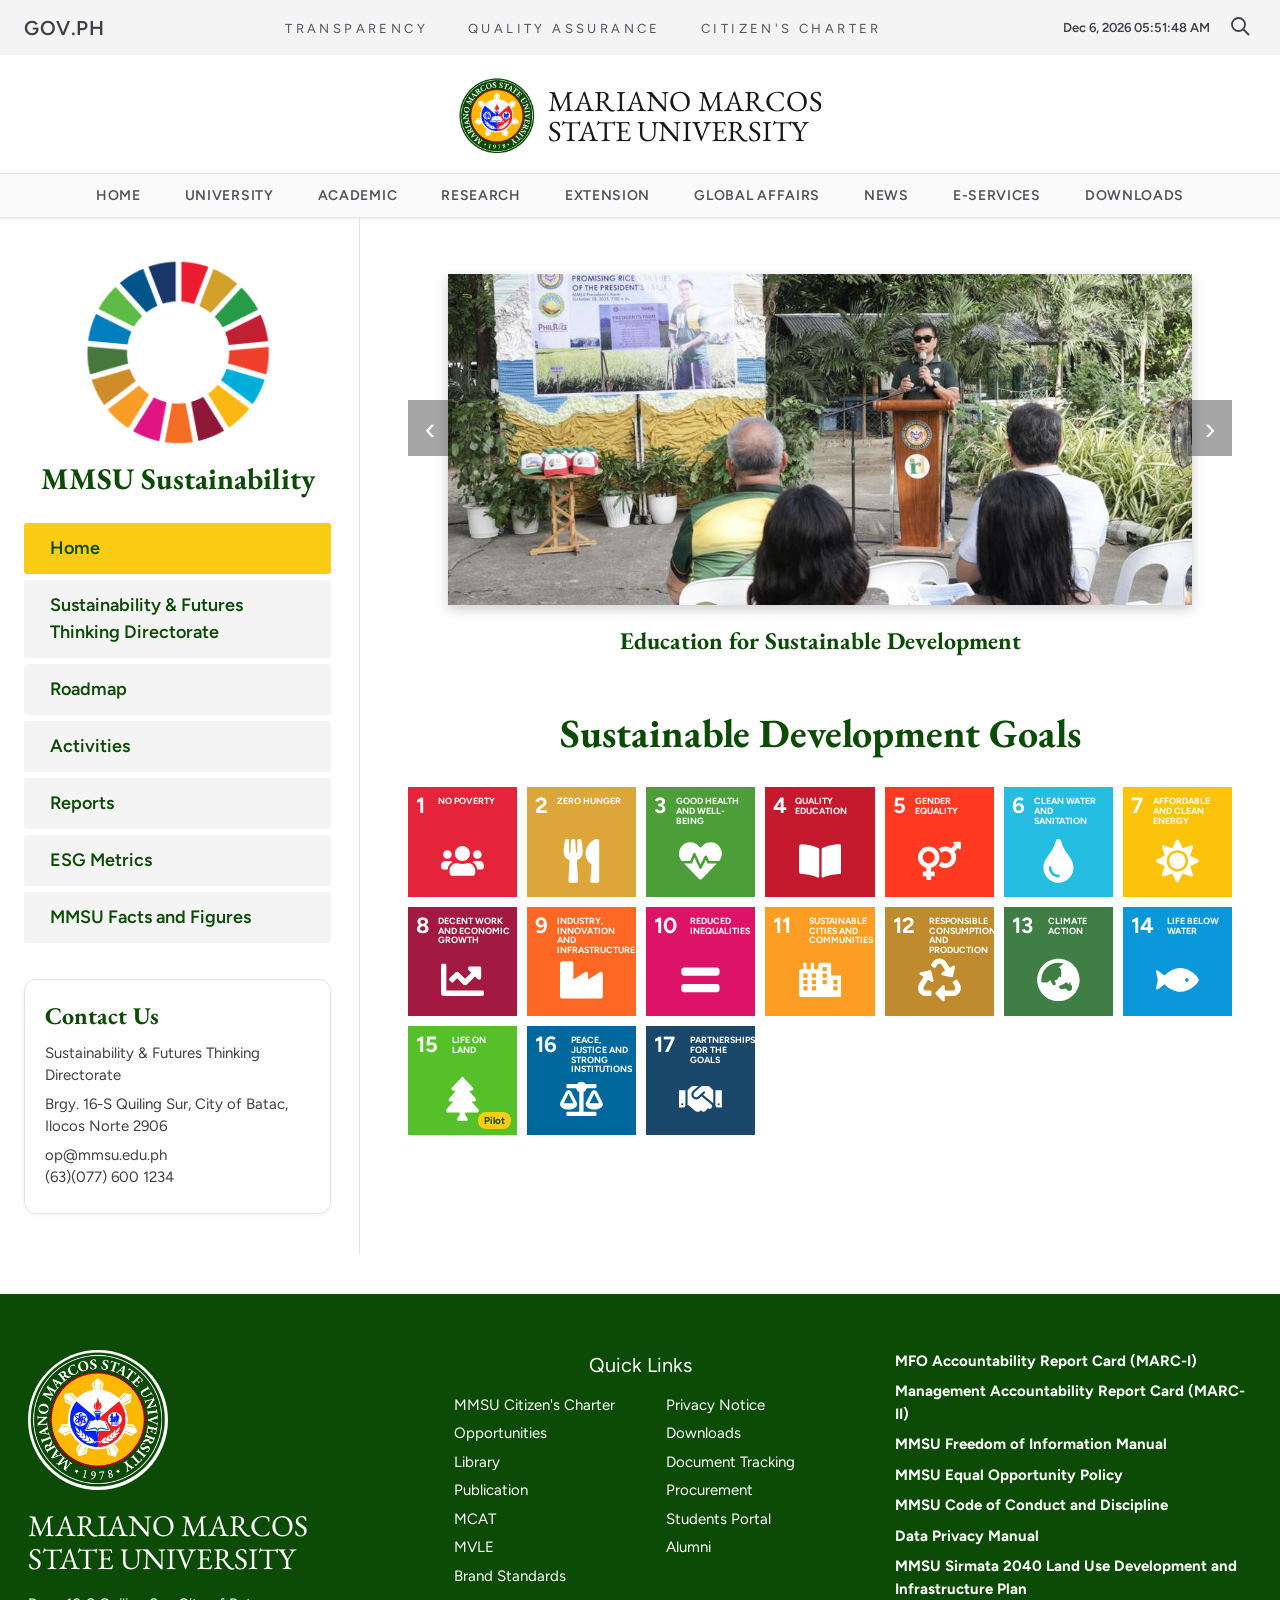
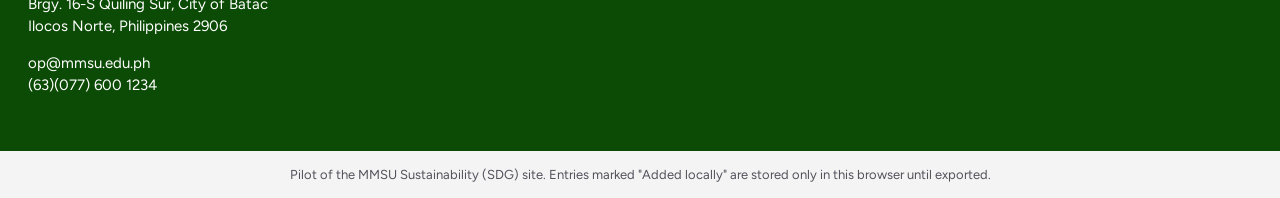
==== submission/sdg15/website/index.html @ 8b650875 "Add SDG 15 pilot site following the MMSU sustainability design Home with SDG tiles, SDG 15 page list" ====
<!doctype html>
<html lang="en">
<head>
<meta charset="utf-8">
<meta name="viewport" content="width=device-width, initial-scale=1">
<title>MMSU Sustainability</title>
<meta name="description" content="Pilot of the MMSU Sustainability (SDG) site: SDG 15 Life on Land, indicator 15.1.">
<link rel="icon" href="[data-uri]">
<link rel="preconnect" href="https://fonts.googleapis.com">
<link rel="preconnect" href="https://fonts.gstatic.com" crossorigin>
<link href="https://fonts.googleapis.com/css2?family=EB+Garamond:wght@400;600;700&family=Figtree:wght@400;500;600;700&display=swap" rel="stylesheet">
<style>
/* MMSU Sustainability (SDG) site, pilot. Tokens taken from mmsu.edu.ph:
   Figtree for text, Garamond for headings, dark green #0C4B05, active yellow #FACC15,
   zinc neutrals for the top bar, sidebar buttons and body text. */
:root {
  --green: #0C4B05;
  --yellow: #FACC15;
  --sdg15: #56C02B;
  --sdg15-title: #3FF500;
  --z50: #FAFAFA; --z100: #F4F4F5; --z200: #E4E4E7; --z300: #D4D4D8;
  --z500: #71717A; --z600: #52525B; --z700: #3F3F46; --z900: #18181B;
  --sans: Figtree, ui-sans-serif, system-ui, sans-serif;
  --serif: "AGaramondPro-Regular", "EB Garamond", Garamond, "Times New Roman", serif;
}
* { box-sizing: border-box; }
html { scroll-behavior: smooth; }
body { margin: 0; font-family: var(--sans); color: #000; background: #fff; line-height: 1.5; }
a { color: inherit; }
img { max-width: 100%; }
.skip { position: absolute; left: -999px; top: 0; background: var(--yellow); color: var(--green); padding: 8px 14px; z-index: 50; }
.skip:focus { left: 8px; top: 8px; }
:focus-visible { outline: 3px solid var(--green); outline-offset: 2px; }

/* top bar */
.govbar { background: var(--z100); }
.govbar .in { display: flex; align-items: center; justify-content: space-between; gap: 16px; max-width: 1500px; margin: 0 auto; padding: 10px 24px; }
.govbar .gov { font-weight: 600; font-size: 20px; color: var(--z700); text-decoration: none; letter-spacing: .5px; }
.govbar ul { display: flex; gap: 40px; list-style: none; margin: 0; padding: 0; }
.govbar ul a { font-size: 13px; letter-spacing: 3.4px; text-transform: uppercase; color: var(--z600); text-decoration: none; }
.govbar ul a:hover { color: var(--green); }
.govbar .clock { font-size: 13px; font-weight: 600; color: var(--z700); white-space: nowrap; }
.govbar .search { background: none; border: 0; padding: 4px; color: var(--z700); cursor: pointer; }

/* identity + nav */
.ident { display: flex; justify-content: center; padding: 22px 16px 18px; }
.ident a { display: flex; align-items: center; gap: 12px; text-decoration: none; color: var(--z900); }
.ident img { width: 78px; height: 78px; }
.ident h1 { margin: 0; font-family: var(--serif); font-weight: 400; font-size: 29px; line-height: 1.05; text-transform: uppercase; letter-spacing: .2px; }
.mainnav { border-top: 1px solid var(--z200); border-bottom: 1px solid var(--z200); background: rgba(250,250,250,.9); box-shadow: 0 1px 3px rgba(0,0,0,.08); }
.mainnav ul { display: flex; flex-wrap: wrap; justify-content: center; list-style: none; margin: 0; padding: 0; }
.mainnav a { display: block; padding: 11px 22px; font-size: 14px; font-weight: 600; letter-spacing: .7px; text-transform: uppercase; color: var(--z600); text-decoration: none; }
.mainnav a:hover { background: var(--z100); color: var(--green); }

/* layout */
.shell { display: grid; grid-template-columns: 360px minmax(0, 1fr); max-width: 1500px; margin: 0 auto; min-height: 70vh; }
.side { padding: 40px 28px 40px 24px; border-right: 1px solid var(--z200); }
.side .brand { display: flex; flex-direction: column; align-items: center; text-align: center; margin-bottom: 26px; }
.side .brand img { width: 190px; height: 190px; object-fit: contain; }
.side .brand h2 { font-family: var(--serif); font-weight: 700; font-size: 30px; color: var(--green); margin: 14px 0 0; line-height: 1.15; }
.side ul { list-style: none; margin: 0; padding: 0; }
.side li + li { margin-top: 6px; }
.side a { display: block; background: var(--z100); color: var(--green); font-weight: 600; font-size: 18px; padding: 12px 26px; text-decoration: none; border-radius: 3px; }
.side a:hover { background: var(--z200); }
.side a[aria-current="page"] { background: var(--yellow); }
.contact { margin-top: 36px; border: 1px solid var(--z200); border-radius: 12px; padding: 18px 20px; box-shadow: 0 1px 4px rgba(0,0,0,.06); }
.contact h3 { margin: 0 0 8px; font-family: var(--serif); font-size: 24px; color: var(--green); }
.contact p { margin: 0 0 6px; font-size: 15px; color: var(--z700); }
.main { padding: 40px 48px 64px; min-width: 0; }
.main.with-toc { display: grid; grid-template-columns: minmax(0, 1fr) 230px; gap: 40px; }
.toc { position: sticky; top: 16px; align-self: start; font-size: 14px; }
.toc h2 { font-size: 12px; letter-spacing: 1px; text-transform: uppercase; color: var(--z700); margin: 0 0 10px; font-weight: 600; }
.toc ul { list-style: none; margin: 0; padding: 0; }
.toc li { margin-bottom: 8px; }
.toc a { text-decoration: none; color: var(--z600); display: block; overflow: hidden; text-overflow: ellipsis; white-space: nowrap; }
.toc a::before { content: "› "; }
.toc a:hover { color: var(--green); }

/* home */
.carousel { position: relative; max-width: 1010px; margin: 0 auto; }
.slide { display: none; }
.slide.on { display: block; }
.slide img { width: 100%; aspect-ratio: 1010 / 450; object-fit: cover; display: block; box-shadow: 0 4px 12px rgba(0,0,0,.2); }
.slide figcaption { text-align: center; font-family: var(--serif); font-weight: 700; font-size: 24px; color: var(--green); margin-top: 18px; }
.carousel button { position: absolute; top: 40%; transform: translateY(-50%); background: rgba(0,0,0,.35); border: 0; color: #fff; width: 44px; height: 56px; font-size: 32px; cursor: pointer; }
.carousel .prev { left: 0; } .carousel .next { right: 0; }
.carousel button:hover { background: rgba(0,0,0,.55); }
.goals-title { font-family: var(--serif); font-weight: 700; font-size: 40px; color: var(--green); text-align: center; margin: 44px 0 24px; }
.goals { display: grid; grid-template-columns: repeat(7, minmax(0, 1fr)); gap: 10px; max-width: 880px; margin: 0 auto; }
.goal { aspect-ratio: 1; padding: 8px 8px 6px; color: #fff; text-decoration: none; display: flex; flex-direction: column; justify-content: space-between; position: relative; overflow: hidden; }
.goal .n { font-weight: 700; font-size: 22px; line-height: 1; }
.goal .l { font-size: 9px; font-weight: 700; line-height: 1.1; text-transform: uppercase; position: absolute; left: 30px; top: 9px; right: 6px; }
.goal .l.two { left: 44px; }
.goal svg { width: 46%; height: 46%; align-self: center; margin-bottom: 8px; }
.goal:hover, .goal:focus-visible { filter: brightness(1.08); transform: translateY(-2px); }
.goal.live::after { content: "Pilot"; position: absolute; right: 6px; bottom: 6px; background: var(--yellow); color: var(--green); font-size: 10px; font-weight: 700; padding: 1px 6px; border-radius: 8px; }
.goal.last-row { grid-column: auto; }

/* SDG page */
.sdghead { display: flex; flex-wrap: wrap; gap: 28px; margin-bottom: 32px; }
.sdghead img { width: 224px; height: 224px; object-fit: cover; }
.sdghead h2 { margin: 0 0 14px; font-size: 32px; font-weight: 700; color: var(--sdg15-title); text-shadow: 0 0 1px rgba(0,0,0,.25); }
.sdghead h3 { margin: 0 0 8px; font-size: 18px; color: var(--z900); }
.sdghead p { margin: 0; font-style: italic; color: var(--z600); font-size: 18px; max-width: 640px; }
.section { padding: 26px 0 30px; border-top: 1px solid var(--z200); }
.section:first-of-type { border-top: 0; }
.section h2.sec { margin: 0 0 14px; font-size: 18px; font-weight: 500; text-transform: uppercase; letter-spacing: .6px; color: var(--z700); }
.ind { list-style: none; margin: 0; padding: 0; }
.ind li { display: flex; align-items: baseline; gap: 12px; padding: 7px 0; }
.ind .code { font-weight: 700; color: var(--green); min-width: 52px; font-size: 16px; }
.ind a { color: var(--z600); font-weight: 600; font-size: 18px; text-decoration: none; }
.ind a:hover { color: var(--green); text-decoration: underline; }
.pill { font-size: 12px; font-weight: 700; padding: 2px 10px; border-radius: 999px; white-space: nowrap; }
.pill.have { background: var(--sdg15); color: #0a2a05; }
.pill.none { background: var(--z100); color: var(--z600); border: 1px solid var(--z200); }

/* indicator page */
.crumbs { font-size: 14px; color: var(--z600); margin-bottom: 18px; }
.crumbs a { color: var(--green); font-weight: 600; text-decoration: none; }
.crumbs a:hover { text-decoration: underline; }
.indhead h2 { margin: 0 0 6px; font-size: 30px; color: var(--green); font-family: var(--serif); font-weight: 700; }
.indhead .code { display: inline-block; background: var(--sdg15); color: #0a2a05; font-weight: 700; padding: 2px 12px; border-radius: 999px; font-size: 15px; margin-right: 10px; vertical-align: middle; }
.indhead p { color: var(--z600); font-style: italic; font-size: 18px; margin: 10px 0 0; max-width: 780px; }
.infobox { background: var(--z50); border: 1px solid var(--z200); border-radius: 8px; padding: 14px 18px; margin: 22px 0 0; color: var(--z700); font-size: 15px; max-width: 780px; }
.infobox b { color: var(--green); }
.tools { display: flex; flex-wrap: wrap; align-items: center; gap: 12px; margin: 30px 0 8px; }
.tools input[type=search] { font: inherit; padding: 9px 14px; border: 1px solid var(--z300); border-radius: 6px; min-width: 240px; }
.chips { display: flex; flex-wrap: wrap; gap: 8px; }
.chip { font: inherit; font-size: 14px; font-weight: 600; padding: 6px 14px; border-radius: 999px; border: 1px solid var(--z300); background: #fff; color: var(--z700); cursor: pointer; }
.chip[aria-pressed="true"] { background: var(--green); color: #fff; border-color: var(--green); }
.btn { font: inherit; font-weight: 700; font-size: 15px; padding: 9px 18px; border-radius: 6px; border: 1px solid var(--green); background: var(--green); color: #fff; cursor: pointer; }
.btn.alt { background: #fff; color: var(--green); }
.btn:hover { filter: brightness(1.15); }
.count { color: var(--z600); font-size: 14px; margin: 6px 0 4px; }
.yearhead { margin: 28px 0 10px; font-size: 18px; font-weight: 500; text-transform: uppercase; letter-spacing: .6px; color: var(--z700); border-bottom: 1px solid var(--z200); padding-bottom: 6px; }
.entry { display: grid; grid-template-columns: 92px minmax(0, 1fr); gap: 18px; border: 1px solid var(--z200); border-radius: 8px; padding: 16px 18px; margin-bottom: 12px; background: #fff; }
.entry:hover { box-shadow: 0 2px 8px rgba(0,0,0,.08); }
.entry .yr { font-weight: 700; color: var(--green); font-size: 15px; }
.entry .yr small { display: block; font-weight: 600; color: var(--z500); font-size: 12px; margin-top: 4px; }
.entry h3 { margin: 0 0 4px; font-size: 18px; line-height: 1.3; }
.entry h3 a { color: var(--green); text-decoration: none; }
.entry h3 a:hover { text-decoration: underline; }
.entry .meta { color: var(--z600); font-size: 14px; margin-bottom: 8px; }
.entry p { margin: 0 0 10px; color: var(--z700); font-size: 15px; }
.tags { display: flex; flex-wrap: wrap; gap: 8px; align-items: center; font-size: 13px; }
.tag { padding: 2px 10px; border-radius: 999px; background: var(--z100); border: 1px solid var(--z200); color: var(--z700); font-weight: 600; }
.tag.ok { background: #e9f9e1; border-color: #bfe8ab; color: #1a5a0b; }
.tag.warn { background: #fff7d6; border-color: #f2dd8a; color: #6b4e00; }
.tag.local { background: var(--yellow); border-color: var(--yellow); color: var(--green); }
.entry .src { font-size: 14px; }
.entry .src a { color: var(--green); font-weight: 600; }
.entry .rm { margin-left: auto; font: inherit; font-size: 13px; background: none; border: 0; color: #a11; cursor: pointer; text-decoration: underline; }
.empty { border: 1px dashed var(--z300); border-radius: 8px; padding: 28px; text-align: center; color: var(--z600); background: var(--z50); }

/* modal */
dialog { border: 0; border-radius: 12px; padding: 0; width: min(620px, 94vw); box-shadow: 0 10px 40px rgba(0,0,0,.3); }
dialog::backdrop { background: rgba(0,0,0,.45); }
dialog form { padding: 24px 26px 22px; }
dialog h2 { margin: 0 0 4px; font-family: var(--serif); font-size: 28px; color: var(--green); }
dialog .hint { margin: 0 0 16px; color: var(--z600); font-size: 14px; }
dialog label { display: block; font-weight: 600; font-size: 14px; color: var(--z700); margin: 12px 0 4px; }
dialog input, dialog select, dialog textarea { width: 100%; font: inherit; padding: 9px 12px; border: 1px solid var(--z300); border-radius: 6px; }
dialog textarea { min-height: 90px; resize: vertical; }
dialog .row { display: grid; grid-template-columns: 1fr 1fr; gap: 12px; }
dialog .actions { display: flex; justify-content: flex-end; gap: 10px; margin-top: 20px; }
.toast { position: fixed; bottom: 22px; left: 50%; transform: translateX(-50%); background: var(--green); color: #fff; padding: 10px 20px; border-radius: 8px; font-weight: 600; z-index: 60; }

/* footer */
.foot { background: var(--green); color: #fff; margin-top: 40px; }
.foot .in { max-width: 1300px; margin: 0 auto; padding: 56px 28px 40px; display: grid; grid-template-columns: 1fr 1.2fr 1fr; gap: 40px; }
.foot .id img { width: 140px; height: 140px; border-radius: 50%; }
.foot .id h2 { font-family: var(--serif); font-weight: 400; text-transform: uppercase; font-size: 30px; line-height: 1.1; margin: 12px 0 18px; }
.foot p { margin: 0 0 14px; font-size: 15px; }
.foot h3 { text-align: center; font-weight: 400; font-size: 20px; margin: 0 0 14px; }
.foot .cols { display: grid; grid-template-columns: 1fr 1fr; gap: 6px 24px; padding-left: 28px; }
.foot a { color: #fff; text-decoration: none; font-size: 15px; }
.foot a:hover { text-decoration: underline; }
.foot .legal a { display: block; font-weight: 700; margin-bottom: 8px; }
.foot .bar { background: var(--z100); color: var(--z600); font-size: 13px; padding: 14px 28px; text-align: center; }

/* responsive */
@media (max-width: 1100px) {
  .shell { grid-template-columns: 1fr; }
  .side { border-right: 0; border-bottom: 1px solid var(--z200); padding: 24px 20px; }
  .side ul { display: flex; flex-wrap: wrap; gap: 6px; }
  .side li + li { margin-top: 0; }
  .side a { padding: 9px 16px; font-size: 16px; }
  .side .brand img { width: 120px; height: 120px; }
  .contact { display: none; }
  .main { padding: 28px 20px 48px; }
  .main.with-toc { grid-template-columns: 1fr; }
  .toc { display: none; }
  .foot .in { grid-template-columns: 1fr; }
  .goals { grid-template-columns: repeat(4, minmax(0, 1fr)); }
}
@media (max-width: 700px) {
  .govbar ul { display: none; }
  .govbar .clock { display: none; }
  .mainnav ul { justify-content: flex-start; overflow-x: auto; flex-wrap: nowrap; }
  .mainnav a { padding: 10px 14px; white-space: nowrap; }
  .goals { grid-template-columns: repeat(3, minmax(0, 1fr)); }
  .entry { grid-template-columns: 1fr; gap: 6px; }
  .sdghead img { width: 150px; height: 150px; }
  .goals-title { font-size: 32px; }
  .ident h1 { font-size: 21px; }
  .ident img { width: 56px; height: 56px; }
}
@media (prefers-reduced-motion: reduce) { html { scroll-behavior: auto; } .goal { transition: none; } }
@media print { .govbar, .mainnav, .side, .toc, .tools, .foot, .btn { display: none; } .shell { display: block; } }

</style>
</head>
<body>
<div id="app"></div>
<noscript><p style="padding:24px;font-family:sans-serif">This site needs JavaScript to show the SDG pages.</p></noscript>
<script>window.SDG_DATA={"sdg":{"number":15,"name":"Life on Land","color":"#56C02B","titleColor":"#3FF500","commitment":"Take an active role in protecting and promoting sustainable use of terrestrial ecosystems, responsible land use, and biodiversity conservation."},"metrics":[{"code":"15.1","heading":"Research on land ecosystems","group":"RESEARCH ON LAND ECOSYSTEMS","indicators":[{"code":"15.1","title":"Research on land ecosystems","question":"Scholarly research on terrestrial ecosystems, forests, biodiversity, soils and land degradation.","note":"THE takes the research metrics for SDG 15 from Scopus bibliometric data. Institutions do not upload documents for this metric, so the entries below are MMSU's research record on land ecosystems, kept for the team and for checking author affiliations. They are not submitted to THE."}],"short":"Research"},{"code":"15.2","heading":"Supporting land ecosystems through education","group":"PROJECTS AND ACTIVITIES: SUPPORTING LAND ECOSYSTEMS THROUGH EDUCATION","indicators":[{"code":"15.2.1","title":"Events about sustainable use of land","question":"Support or organise events aimed to promote conservation and sustainable utilisation of the land, including forests and wild land."},{"code":"15.2.2","title":"Sustainably farmed food on campus (policy)","question":"Have a policy that food on campus is sustainably farmed."},{"code":"15.2.3","title":"Maintain and extend current ecosystems' biodiversity","question":"Work directly to maintain and extend existing ecosystems and their biodiversity, of both plants and animals, especially ecosystems under threat."},{"code":"15.2.4","title":"Educational programmes on ecosystems","question":"Offer educational programmes on ecosystems (looking at wild flora and fauna) for local or national communities."},{"code":"15.2.5","title":"Sustainable management of land for agriculture (educational outreach)","question":"Offer educational programme/outreach for local or national communities on sustainable management of land for agriculture."},{"code":"15.2.6","title":"Sustainable management of land for tourism (educational outreach)","question":"Offer educational programme/outreach for local or national communities on sustainable management of land for tourism."}],"short":"Education"},{"code":"15.3","heading":"Supporting land ecosystems through action","group":"SUPPORTING LAND ECOSYSTEMS THROUGH ACTION","indicators":[{"code":"15.3.1","title":"Sustainable use, conservation and restoration of land (policy)","question":"Have a policy to ensure the conservation, restoration and sustainable use of terrestrial ecosystems associated with the university, in particular forests, mountains and drylands."},{"code":"15.3.2","title":"Monitoring IUCN and other conservation species (policy)","question":"Have a policy to ensure that IUCN Red List species and national conservation list species with habitats in areas affected by university operations are identified, monitored and protected."},{"code":"15.3.3","title":"Local biodiversity included in planning and development","question":"Include local biodiversity into any planning and development process (e.g. construction of new buildings)."},{"code":"15.3.4","title":"Alien species impact reduction (policy)","question":"Have a policy to reduce the impact of alien species on campus."},{"code":"15.3.5","title":"Collaboration for shared land ecosystems","question":"Collaborate with the local community to maintain shared land ecosystems."}],"short":"Action"},{"code":"15.4","heading":"Land-sensitive waste disposal","group":"LAND SENSITIVE WASTE DISPOSAL","indicators":[{"code":"15.4.1","title":"Water discharge guidelines and standards","question":"Have water quality standards and guidelines for water discharges (to uphold water quality in order to protect ecosystems, wildlife, and human health and welfare)."},{"code":"15.4.2","title":"Policy on plastic waste reduction","question":"Have a policy on reducing plastic waste on campus."},{"code":"15.4.3","title":"Policy on hazardous waste disposal","question":"Have a policy, process or practice on waste disposal covering hazardous materials."}],"short":"Waste disposal"}],"entries":{"15.1":[{"id":"e01","years":"2025","sortYear":2025,"type":"Award","title":"From wild foods to policy innovation: MMSU's indigenous food plants program as a model for sustainable and inclusive agriculture","people":"Menisa A. Antonio, Ma. Concepcion Birginias, Josefa Pugat, Maingeline Vivit, Ruby Rose Tamayo","summary":"Best Paper, sustainable and smart agri-aquaculture and climate resilience category, 2025 SUC-ACAP Biennial Conference and General Assembly (27 to 29 August 2025, Tagbilaran City, Bohol). The paper covers conservation of wild food plants through in situ, ex situ and circa situ approaches and the adoption of the program by the Regional Development Council of Region 1.","sourceLabel":"MMSU Research Directorate, 29 August 2025","sourceUrl":"https://research.mmsu.edu.ph/news/details/mmsu-research-on-indigenous-food-plants-wins-best-paper-at-suc-acap-2025-conference","status":"Verified on the source page","note":"Conference paper; Scopus indexing not checked."},{"id":"e02","years":"2024 to 2026","sortYear":2026,"type":"Research project","title":"Nature-based Solutions (NbS) for Sustainable Mangrove Management and Resilient Coastal Communities Through Innovative Green Engineering Approach","people":"Dr. Arlene L. Gonzales (Project Leader), with DENR-PENRO Ilocos Norte, the Provincial Government and the LGUs of Badoc and Currimao","summary":"DOST-PCAARRD-funded project (1 May 2024 to 30 April 2026) in Badoc and Currimao, Ilocos Norte. It addresses the poor hydrological conditions that keep young mangrove propagules from surviving, using technology-assisted plantations and bamboo-engineered structures.","sourceLabel":"DOST-PCAARRD, 7 August 2024","sourceUrl":"https://www.pcaarrd.dost.gov.ph/index.php/quick-information-dispatch-qid-articles/dost-pcaarrd-mmsu-launch-nature-based-solutions-project-on-mangrove-management-in-ilocos-norte","status":"Verified on the source page","note":"Coastal ecosystem; the team may weigh it under SDG 14 as well."},{"id":"e03","years":"2025","sortYear":2025,"type":"Research project","title":"Enhancing the productivity of rice-based cropping systems through soil health management (Project SLaM 2023/146)","people":"Dr. Janet Villamor (MMSU project lead), with Griffith University, ACIAR and DOST-PCAARRD","summary":"MMSU joined a five-year program to develop soil knowledge and capacity for more productive and sustainable cropping systems. It evaluates nutrient management and develops yield-calibrated soil health indices for rice-garlic, rice-rice and rice-onion systems in Ilocos Norte, Tarlac and Bataan.","sourceLabel":"MMSU News, 31 March and 3 July 2025","sourceUrl":"https://www.mmsu.edu.ph/news/mmsu-tapped-as-key-partner-in-enhancing-ph-cropping-systems-through-soil-health-management","status":"Verified on the source page","note":"Agricultural soil research; confirm it falls under THE's land-ecosystems keywords."},{"id":"e04","years":"2023","sortYear":2023,"type":"Study","title":"Characterization and Evaluation of Indigenous Food Plant Species","people":"Menisa A. Antonio, Bjorn S. Santos, Maria Concepcion Birginias, Jomel Agreda, Bella Gervacio","summary":"Study under the parent project \"Strengthening the Resilience of Iloco Crop Diversity Through Complementary Conservation Approach\", with related studies on ex situ conservation facilities and community foodscapes and seedbanks. Status: extended.","sourceLabel":"MMSU Research portal, record 801","sourceUrl":"https://research.mmsu.edu.ph/research/details/801","status":"Verified on the source page"},{"id":"e05","years":"2022 to 2023","sortYear":2023,"type":"Study","title":"Documentation of Dipterocarp Species in Second Growth Forest of Ilocos Norte","people":"Bonne Jovi J. Orteza","summary":"Expected outputs: a handbook of dipterocarp species in Ilocos Norte and a map of dipterocarp forest. Status: extended.","sourceLabel":"MMSU Research portal, record 691","sourceUrl":"https://research.mmsu.edu.ph/research/details/691","status":"Verified on the source page"},{"id":"e06","years":"2017 to 2021","sortYear":2021,"type":"Study","title":"Assessment and selection of suitable indigenous timber species under denuded hilly areas in Ilocos Norte","people":"Charito Samsam, Sergia Garma, Joselito Rosario, Roseller Ayson","summary":"Completed study under the parent project on species-site suitability of indigenous timber species in denuded areas, with a related performance evaluation of promising species under different management strategies on hilly denuded land.","sourceLabel":"MMSU Research portal, records 493 and 494","sourceUrl":"https://research.mmsu.edu.ph/research/details/493","status":"Verified on the source page"},{"id":"e07","years":"2019","sortYear":2019,"type":"Award","title":"Phenology of Broussonetia luzonica (Blanco) Bur.: A Promising Indigenous Vegetable","people":"Menisa A. Antonio, Evangeline S. Galacgac, Rodel T. Utrera","summary":"Best Poster, 2019 Plant Biology Forum, University of the Philippines Los Baños (29 to 30 April 2019). The study characterised alukon (himbabao) trees in four ecological zones of Ilocos Norte: morphology, reproductive characters, growth stages and flowering habit.","sourceLabel":"MMSU News","sourceUrl":"https://www.mmsu.edu.ph/news/mmsu-savants-win-in-2019-plant-bio-forum","status":"Verified on the source page","note":"Poster; Scopus indexing not checked."},{"id":"e08","years":"2012 to 2017","sortYear":2017,"type":"Research project","title":"Resource Assessment and Evaluation of Dipterocarps and Premium Indigenous Timber Species in Ilocos Norte","people":"Joselito Rosario, Charito Samsam","summary":"Completed project that located and documented superior mother trees of dipterocarps and other indigenous timber species in Ilocos Norte and evaluated their phenotypic qualities and phenology.","sourceLabel":"MMSU Research portal, record 101","sourceUrl":"https://research.mmsu.edu.ph/research/details/101","status":"Verified on the source page"},{"id":"e09","years":"2012 to 2015","sortYear":2015,"type":"Study","title":"Documentation of Dipterocarp Species in Second Growth Forest in Selected Municipalities of Ilocos Norte","people":"Charlie Batin, Roseller Ayson, Dionisio Jamias, Erle Stanley Damaso, Mary Ann Gorospe","summary":"Documentation of dipterocarp trees dominating second-growth forests in Nueva Era, Pasuquin, Vintar, Adams and Pagudpud, with diameter, species and stocking data. Status: deferred.","sourceLabel":"MMSU Research portal, record 111","sourceUrl":"https://research.mmsu.edu.ph/research/details/111","status":"Verified on the source page"},{"id":"e10","years":"2011 to 2014","sortYear":2014,"type":"Research project","title":"Resource Assessment of Existing Potential Biofuel-Source Species in Ilocos Norte","people":"Joselito Rosario, Charito Samsam, Dionisio Jamias, Sergia Garma","summary":"Completed project that built a database of energy-producing tree species in Region I through exploration, identification, abundance and phenology studies, with DENR, DA and local governments.","sourceLabel":"MMSU Research portal, record 107","sourceUrl":"https://research.mmsu.edu.ph/research/details/107","status":"Verified on the source page","note":"Related; energy-tree species rather than conservation."},{"id":"e11","years":"2011","sortYear":2011,"type":"Publication","title":"Survey and Characterization of Indigenous Food Plants in Ilocos Norte, Philippines","people":"Menisa A. Antonio, Rodel T. Utrera, Epifania O. Agustin, Dionisio L. Jamias, Araceli J. Badar, Miriam E. Pascua","summary":"SEARCA Agriculture and Development Discussion Paper No. 2011-2 (61 pages). Documented 46 indigenous food plants from 27 families in seven upland and remote municipalities, most of them wild species, and reported that MMSU maintains their germplasm as living plants and seeds.","sourceLabel":"SEARCA Discussion Papers","sourceUrl":"https://www.searca.org/pubs/discussion-papers?pid=130","status":"Verified on the source page","note":"Discussion paper; Scopus indexing not checked."},{"id":"e12","years":"2008 to 2010","sortYear":2010,"type":"Research project","title":"Survey and characterization of indigenous food plants in Ilocos Norte, Philippines","people":"Menisa Antonio, Rodel T. Utrera, Epifania O. Agustin","summary":"Completed program (1 November 2008 to 20 June 2010) that produced the 2011 SEARCA discussion paper.","sourceLabel":"MMSU Research portal, record 766","sourceUrl":"https://research.mmsu.edu.ph/research/details/766","status":"Verified on the source page"},{"id":"e13","years":"2003","sortYear":2003,"type":"News","title":"MMSU researchers identify vanishing plant species","people":"Dr. Miriam Pascua, Menisa Antonio, Dionisio Bucao and colleagues","summary":"Survey of Laoag City, Batac, Pasuquin, San Nicolas and Dingras: of 124 plants that elders perceived to be vanishing, 77 were validated as such using IUCN criteria, 45 classified as endangered and 32 as vulnerable.","sourceLabel":"The Philippine Star, 14 September 2003","sourceUrl":"https://philstar.com/business/2003/09/14/220344/mmsu-researchers-identify-vanishing-plant-species","status":"Verified on the source page","note":"The classification applied IUCN criteria locally; it is not the IUCN Red List."},{"id":"e14","years":"Ongoing","sortYear":2027,"type":"Research centre","title":"Natural Resources Conservation and Management Center (NRCMC)","people":"Center Chief: Mae Ann R. Batuyong","summary":"MMSU's research hub for the conservation of flora and fauna in the Ilocos Region. It leads R&D on plant genetic resources characterization, conservation of plants, animals and water resources, forest resource conservation and fishery resource management.","sourceLabel":"MMSU Research Directorate, centers","sourceUrl":"https://research.mmsu.edu.ph/centers/nrcmc","status":"Verified on the source page"}]}};window.SDG_ICONS={"1":"\u003csvg stroke=\"currentColor\" fill=\"currentColor\" stroke-width=\"0\" viewBox=\"0 0 640 512\" color=\"#ffffff\" aria-hidden=\"true\" focusable=\"false\" style=\"color:#ffffff\" height=\"1em\" width=\"1em\" xmlns=\"http://www.w3.org/2000/svg\">\u003cpath d=\"M96 224c35.3 0 64-28.7 64-64s-28.7-64-64-64-64 28.7-64 64 28.7 64 64 64zm448 0c35.3 0 64-28.7 64-64s-28.7-64-64-64-64 28.7-64 64 28.7 64 64 64zm32 32h-64c-17.6 0-33.5 7.1-45.1 18.6 40.3 22.1 68.9 62 75.1 109.4h66c17.7 0 32-14.3 32-32v-32c0-35.3-28.7-64-64-64zm-256 0c61.9 0 112-50.1 112-112S381.9 32 320 32 208 82.1 208 144s50.1 112 112 112zm76.8 32h-8.3c-20.8 10-43.9 16-68.5 16s-47.6-6-68.5-16h-8.3C179.6 288 128 339.6 128 403.2V432c0 26.5 21.5 48 48 48h288c26.5 0 48-21.5 48-48v-28.8c0-63.6-51.6-115.2-115.2-115.2zm-223.7-13.4C161.5 263.1 145.6 256 128 256H64c-35.3 0-64 28.7-64 64v32c0 17.7 14.3 32 32 32h65.9c6.3-47.4 34.9-87.3 75.2-109.4z\">\u003c/path>\u003c/svg>","2":"\u003csvg stroke=\"currentColor\" fill=\"currentColor\" stroke-width=\"0\" viewBox=\"0 0 416 512\" color=\"#ffffff\" aria-hidden=\"true\" focusable=\"false\" style=\"color:#ffffff\" height=\"1em\" width=\"1em\" xmlns=\"http://www.w3.org/2000/svg\">\u003cpath d=\"M207.9 15.2c.8 4.7 16.1 94.5 16.1 128.8 0 52.3-27.8 89.6-68.9 104.6L168 486.7c.7 13.7-10.2 25.3-24 25.3H80c-13.7 0-24.7-11.5-24-25.3l12.9-238.1C27.7 233.6 0 196.2 0 144 0 109.6 15.3 19.9 16.1 15.2 19.3-5.1 61.4-5.4 64 16.3v141.2c1.3 3.4 15.1 3.2 16 0 1.4-25.3 7.9-139.2 8-141.8 3.3-20.8 44.7-20.8 47.9 0 .2 2.7 6.6 116.5 8 141.8.9 3.2 14.8 3.4 16 0V16.3c2.6-21.6 44.8-21.4 48-1.1zm119.2 285.7l-15 185.1c-1.2 14 9.9 26 23.9 26h56c13.3 0 24-10.7 24-24V24c0-13.2-10.7-24-24-24-82.5 0-221.4 178.5-64.9 300.9z\">\u003c/path>\u003c/svg>","3":"\u003csvg stroke=\"currentColor\" fill=\"currentColor\" stroke-width=\"0\" viewBox=\"0 0 512 512\" color=\"#ffffff\" aria-hidden=\"true\" focusable=\"false\" style=\"color:#ffffff\" height=\"1em\" width=\"1em\" xmlns=\"http://www.w3.org/2000/svg\">\u003cpath d=\"M320.2 243.8l-49.7 99.4c-6 12.1-23.4 11.7-28.9-.6l-56.9-126.3-30 71.7H60.6l182.5 186.5c7.1 7.3 18.6 7.3 25.7 0L451.4 288H342.3l-22.1-44.2zM473.7 73.9l-2.4-2.5c-51.5-52.6-135.8-52.6-187.4 0L256 100l-27.9-28.5c-51.5-52.7-135.9-52.7-187.4 0l-2.4 2.4C-10.4 123.7-12.5 203 31 256h102.4l35.9-86.2c5.4-12.9 23.6-13.2 29.4-.4l58.2 129.3 49-97.9c5.9-11.8 22.7-11.8 28.6 0l27.6 55.2H481c43.5-53 41.4-132.3-7.3-182.1z\">\u003c/path>\u003c/svg>","4":"\u003csvg stroke=\"currentColor\" fill=\"currentColor\" stroke-width=\"0\" viewBox=\"0 0 576 512\" color=\"#ffffff\" aria-hidden=\"true\" focusable=\"false\" style=\"color:#ffffff\" height=\"1em\" width=\"1em\" xmlns=\"http://www.w3.org/2000/svg\">\u003cpath d=\"M542.22 32.05c-54.8 3.11-163.72 14.43-230.96 55.59-4.64 2.84-7.27 7.89-7.27 13.17v363.87c0 11.55 12.63 18.85 23.28 13.49 69.18-34.82 169.23-44.32 218.7-46.92 16.89-.89 30.02-14.43 30.02-30.66V62.75c.01-17.71-15.35-31.74-33.77-30.7zM264.73 87.64C197.5 46.48 88.58 35.17 33.78 32.05 15.36 31.01 0 45.04 0 62.75V400.6c0 16.24 13.13 29.78 30.02 30.66 49.49 2.6 149.59 12.11 218.77 46.95 10.62 5.35 23.21-1.94 23.21-13.46V100.63c0-5.29-2.62-10.14-7.27-12.99z\">\u003c/path>\u003c/svg>","5":"\u003csvg stroke=\"currentColor\" fill=\"currentColor\" stroke-width=\"0\" viewBox=\"0 0 576 512\" color=\"#ffffff\" aria-hidden=\"true\" focusable=\"false\" style=\"color:#ffffff\" height=\"1em\" width=\"1em\" xmlns=\"http://www.w3.org/2000/svg\">\u003cpath d=\"M564 0h-79c-10.7 0-16 12.9-8.5 20.5l16.9 16.9-48.7 48.7C422.5 72.1 396.2 64 368 64c-33.7 0-64.6 11.6-89.2 30.9 14 16.7 25 36 32.1 57.1 14.5-14.8 34.7-24 57.1-24 44.1 0 80 35.9 80 80s-35.9 80-80 80c-22.3 0-42.6-9.2-57.1-24-7.1 21.1-18 40.4-32.1 57.1 24.5 19.4 55.5 30.9 89.2 30.9 79.5 0 144-64.5 144-144 0-28.2-8.1-54.5-22.1-76.7l48.7-48.7 16.9 16.9c2.4 2.4 5.4 3.5 8.4 3.5 6.2 0 12.1-4.8 12.1-12V12c0-6.6-5.4-12-12-12zM144 64C64.5 64 0 128.5 0 208c0 68.5 47.9 125.9 112 140.4V400H76c-6.6 0-12 5.4-12 12v40c0 6.6 5.4 12 12 12h36v36c0 6.6 5.4 12 12 12h40c6.6 0 12-5.4 12-12v-36h36c6.6 0 12-5.4 12-12v-40c0-6.6-5.4-12-12-12h-36v-51.6c64.1-14.6 112-71.9 112-140.4 0-79.5-64.5-144-144-144zm0 224c-44.1 0-80-35.9-80-80s35.9-80 80-80 80 35.9 80 80-35.9 80-80 80z\">\u003c/path>\u003c/svg>","6":"\u003csvg stroke=\"currentColor\" fill=\"currentColor\" stroke-width=\"0\" viewBox=\"0 0 352 512\" color=\"#ffffff\" aria-hidden=\"true\" focusable=\"false\" style=\"color:#ffffff\" height=\"1em\" width=\"1em\" xmlns=\"http://www.w3.org/2000/svg\">\u003cpath d=\"M205.22 22.09c-7.94-28.78-49.44-30.12-58.44 0C100.01 179.85 0 222.72 0 333.91 0 432.35 78.72 512 176 512s176-79.65 176-178.09c0-111.75-99.79-153.34-146.78-311.82zM176 448c-61.75 0-112-50.25-112-112 0-8.84 7.16-16 16-16s16 7.16 16 16c0 44.11 35.89 80 80 80 8.84 0 16 7.16 16 16s-7.16 16-16 16z\">\u003c/path>\u003c/svg>","7":"\u003csvg stroke=\"currentColor\" fill=\"currentColor\" stroke-width=\"0\" viewBox=\"0 0 512 512\" color=\"#ffffff\" aria-hidden=\"true\" focusable=\"false\" style=\"color:#ffffff\" height=\"1em\" width=\"1em\" xmlns=\"http://www.w3.org/2000/svg\">\u003cpath d=\"M256 160c-52.9 0-96 43.1-96 96s43.1 96 96 96 96-43.1 96-96-43.1-96-96-96zm246.4 80.5l-94.7-47.3 33.5-100.4c4.5-13.6-8.4-26.5-21.9-21.9l-100.4 33.5-47.4-94.8c-6.4-12.8-24.6-12.8-31 0l-47.3 94.7L92.7 70.8c-13.6-4.5-26.5 8.4-21.9 21.9l33.5 100.4-94.7 47.4c-12.8 6.4-12.8 24.6 0 31l94.7 47.3-33.5 100.5c-4.5 13.6 8.4 26.5 21.9 21.9l100.4-33.5 47.3 94.7c6.4 12.8 24.6 12.8 31 0l47.3-94.7 100.4 33.5c13.6 4.5 26.5-8.4 21.9-21.9l-33.5-100.4 94.7-47.3c13-6.5 13-24.7.2-31.1zm-155.9 106c-49.9 49.9-131.1 49.9-181 0-49.9-49.9-49.9-131.1 0-181 49.9-49.9 131.1-49.9 181 0 49.9 49.9 49.9 131.1 0 181z\">\u003c/path>\u003c/svg>","8":"\u003csvg stroke=\"currentColor\" fill=\"currentColor\" stroke-width=\"0\" viewBox=\"0 0 512 512\" color=\"#ffffff\" aria-hidden=\"true\" focusable=\"false\" style=\"color:#ffffff\" height=\"1em\" width=\"1em\" xmlns=\"http://www.w3.org/2000/svg\">\u003cpath d=\"M496 384H64V80c0-8.84-7.16-16-16-16H16C7.16 64 0 71.16 0 80v336c0 17.67 14.33 32 32 32h464c8.84 0 16-7.16 16-16v-32c0-8.84-7.16-16-16-16zM464 96H345.94c-21.38 0-32.09 25.85-16.97 40.97l32.4 32.4L288 242.75l-73.37-73.37c-12.5-12.5-32.76-12.5-45.25 0l-68.69 68.69c-6.25 6.25-6.25 16.38 0 22.63l22.62 22.62c6.25 6.25 16.38 6.25 22.63 0L192 237.25l73.37 73.37c12.5 12.5 32.76 12.5 45.25 0l96-96 32.4 32.4c15.12 15.12 40.97 4.41 40.97-16.97V112c.01-8.84-7.15-16-15.99-16z\">\u003c/path>\u003c/svg>","9":"\u003csvg stroke=\"currentColor\" fill=\"currentColor\" stroke-width=\"0\" viewBox=\"0 0 512 512\" color=\"#ffffff\" aria-hidden=\"true\" focusable=\"false\" style=\"color:#ffffff\" height=\"1em\" width=\"1em\" xmlns=\"http://www.w3.org/2000/svg\">\u003cpath d=\"M475.115 163.781L336 252.309v-68.28c0-18.916-20.931-30.399-36.885-20.248L160 252.309V56c0-13.255-10.745-24-24-24H24C10.745 32 0 42.745 0 56v400c0 13.255 10.745 24 24 24h464c13.255 0 24-10.745 24-24V184.029c0-18.917-20.931-30.399-36.885-20.248z\">\u003c/path>\u003c/svg>","10":"\u003csvg stroke=\"currentColor\" fill=\"currentColor\" stroke-width=\"0\" viewBox=\"0 0 448 512\" color=\"#ffffff\" aria-hidden=\"true\" focusable=\"false\" style=\"color:#ffffff\" height=\"1em\" width=\"1em\" xmlns=\"http://www.w3.org/2000/svg\">\u003cpath d=\"M416 304H32c-17.67 0-32 14.33-32 32v32c0 17.67 14.33 32 32 32h384c17.67 0 32-14.33 32-32v-32c0-17.67-14.33-32-32-32zm0-192H32c-17.67 0-32 14.33-32 32v32c0 17.67 14.33 32 32 32h384c17.67 0 32-14.33 32-32v-32c0-17.67-14.33-32-32-32z\">\u003c/path>\u003c/svg>","11":"\u003csvg stroke=\"currentColor\" fill=\"currentColor\" stroke-width=\"0\" viewBox=\"0 0 640 512\" color=\"#ffffff\" aria-hidden=\"true\" focusable=\"false\" style=\"color:#ffffff\" height=\"1em\" width=\"1em\" xmlns=\"http://www.w3.org/2000/svg\">\u003cpath d=\"M616 192H480V24c0-13.26-10.74-24-24-24H312c-13.26 0-24 10.74-24 24v72h-64V16c0-8.84-7.16-16-16-16h-16c-8.84 0-16 7.16-16 16v80h-64V16c0-8.84-7.16-16-16-16H80c-8.84 0-16 7.16-16 16v80H24c-13.26 0-24 10.74-24 24v360c0 17.67 14.33 32 32 32h576c17.67 0 32-14.33 32-32V216c0-13.26-10.75-24-24-24zM128 404c0 6.63-5.37 12-12 12H76c-6.63 0-12-5.37-12-12v-40c0-6.63 5.37-12 12-12h40c6.63 0 12 5.37 12 12v40zm0-96c0 6.63-5.37 12-12 12H76c-6.63 0-12-5.37-12-12v-40c0-6.63 5.37-12 12-12h40c6.63 0 12 5.37 12 12v40zm0-96c0 6.63-5.37 12-12 12H76c-6.63 0-12-5.37-12-12v-40c0-6.63 5.37-12 12-12h40c6.63 0 12 5.37 12 12v40zm128 192c0 6.63-5.37 12-12 12h-40c-6.63 0-12-5.37-12-12v-40c0-6.63 5.37-12 12-12h40c6.63 0 12 5.37 12 12v40zm0-96c0 6.63-5.37 12-12 12h-40c-6.63 0-12-5.37-12-12v-40c0-6.63 5.37-12 12-12h40c6.63 0 12 5.37 12 12v40zm0-96c0 6.63-5.37 12-12 12h-40c-6.63 0-12-5.37-12-12v-40c0-6.63 5.37-12 12-12h40c6.63 0 12 5.37 12 12v40zm160 96c0 6.63-5.37 12-12 12h-40c-6.63 0-12-5.37-12-12v-40c0-6.63 5.37-12 12-12h40c6.63 0 12 5.37 12 12v40zm0-96c0 6.63-5.37 12-12 12h-40c-6.63 0-12-5.37-12-12v-40c0-6.63 5.37-12 12-12h40c6.63 0 12 5.37 12 12v40zm0-96c0 6.63-5.37 12-12 12h-40c-6.63 0-12-5.37-12-12V76c0-6.63 5.37-12 12-12h40c6.63 0 12 5.37 12 12v40zm160 288c0 6.63-5.37 12-12 12h-40c-6.63 0-12-5.37-12-12v-40c0-6.63 5.37-12 12-12h40c6.63 0 12 5.37 12 12v40zm0-96c0 6.63-5.37 12-12 12h-40c-6.63 0-12-5.37-12-12v-40c0-6.63 5.37-12 12-12h40c6.63 0 12 5.37 12 12v40z\">\u003c/path>\u003c/svg>","12":"\u003csvg stroke=\"currentColor\" fill=\"currentColor\" stroke-width=\"0\" viewBox=\"0 0 512 512\" color=\"#ffffff\" aria-hidden=\"true\" focusable=\"false\" style=\"color:#ffffff\" height=\"1em\" width=\"1em\" xmlns=\"http://www.w3.org/2000/svg\">\u003cpath d=\"M184.561 261.903c3.232 13.997-12.123 24.635-24.068 17.168l-40.736-25.455-50.867 81.402C55.606 356.273 70.96 384 96.012 384H148c6.627 0 12 5.373 12 12v40c0 6.627-5.373 12-12 12H96.115c-75.334 0-121.302-83.048-81.408-146.88l50.822-81.388-40.725-25.448c-12.081-7.547-8.966-25.961 4.879-29.158l110.237-25.45c8.611-1.988 17.201 3.381 19.189 11.99l25.452 110.237zm98.561-182.915l41.289 66.076-40.74 25.457c-12.051 7.528-9 25.953 4.879 29.158l110.237 25.45c8.672 1.999 17.215-3.438 19.189-11.99l25.45-110.237c3.197-13.844-11.99-24.719-24.068-17.168l-40.687 25.424-41.263-66.082c-37.521-60.033-125.209-60.171-162.816 0l-17.963 28.766c-3.51 5.62-1.8 13.021 3.82 16.533l33.919 21.195c5.62 3.512 13.024 1.803 16.536-3.817l17.961-28.743c12.712-20.341 41.973-19.676 54.257-.022zM497.288 301.12l-27.515-44.065c-3.511-5.623-10.916-7.334-16.538-3.821l-33.861 21.159c-5.62 3.512-7.33 10.915-3.818 16.536l27.564 44.112c13.257 21.211-2.057 48.96-27.136 48.96H320V336.02c0-14.213-17.242-21.383-27.313-11.313l-80 79.981c-6.249 6.248-6.249 16.379 0 22.627l80 79.989C302.689 517.308 320 510.3 320 495.989V448h95.88c75.274 0 121.335-82.997 81.408-146.88z\">\u003c/path>\u003c/svg>","13":"\u003csvg stroke=\"currentColor\" fill=\"currentColor\" stroke-width=\"0\" viewBox=\"0 0 496 512\" color=\"#ffffff\" aria-hidden=\"true\" focusable=\"false\" style=\"color:#ffffff\" height=\"1em\" width=\"1em\" xmlns=\"http://www.w3.org/2000/svg\">\u003cpath d=\"M248 8C111.03 8 0 119.03 0 256s111.03 248 248 248 248-111.03 248-248S384.97 8 248 8zm-11.34 240.23c-2.89 4.82-8.1 7.77-13.72 7.77h-.31c-4.24 0-8.31 1.69-11.31 4.69l-5.66 5.66c-3.12 3.12-3.12 8.19 0 11.31l5.66 5.66c3 3 4.69 7.07 4.69 11.31V304c0 8.84-7.16 16-16 16h-6.11c-6.06 0-11.6-3.42-14.31-8.85l-22.62-45.23c-2.44-4.88-8.95-5.94-12.81-2.08l-19.47 19.46c-3 3-7.07 4.69-11.31 4.69H50.81C49.12 277.55 48 266.92 48 256c0-110.28 89.72-200 200-200 21.51 0 42.2 3.51 61.63 9.82l-50.16 38.53c-5.11 3.41-4.63 11.06.86 13.81l10.83 5.41c5.42 2.71 8.84 8.25 8.84 14.31V216c0 4.42-3.58 8-8 8h-3.06c-3.03 0-5.8-1.71-7.15-4.42-1.56-3.12-5.96-3.29-7.76-.3l-17.37 28.95zM408 358.43c0 4.24-1.69 8.31-4.69 11.31l-9.57 9.57c-3 3-7.07 4.69-11.31 4.69h-15.16c-4.24 0-8.31-1.69-11.31-4.69l-13.01-13.01a26.767 26.767 0 0 0-25.42-7.04l-21.27 5.32c-1.27.32-2.57.48-3.88.48h-10.34c-4.24 0-8.31-1.69-11.31-4.69l-11.91-11.91a8.008 8.008 0 0 1-2.34-5.66v-10.2c0-3.27 1.99-6.21 5.03-7.43l39.34-15.74c1.98-.79 3.86-1.82 5.59-3.05l23.71-16.89a7.978 7.978 0 0 1 4.64-1.48h12.09c3.23 0 6.15 1.94 7.39 4.93l5.35 12.85a4 4 0 0 0 3.69 2.46h3.8c1.78 0 3.35-1.18 3.84-2.88l4.2-14.47c.5-1.71 2.06-2.88 3.84-2.88h6.06c2.21 0 4 1.79 4 4v12.93c0 2.12.84 4.16 2.34 5.66l11.91 11.91c3 3 4.69 7.07 4.69 11.31v24.6z\">\u003c/path>\u003c/svg>","14":"\u003csvg stroke=\"currentColor\" fill=\"currentColor\" stroke-width=\"0\" viewBox=\"0 0 576 512\" color=\"#ffffff\" aria-hidden=\"true\" focusable=\"false\" style=\"color:#ffffff\" height=\"1em\" width=\"1em\" xmlns=\"http://www.w3.org/2000/svg\">\u003cpath d=\"M327.1 96c-89.97 0-168.54 54.77-212.27 101.63L27.5 131.58c-12.13-9.18-30.24.6-27.14 14.66L24.54 256 .35 365.77c-3.1 14.06 15.01 23.83 27.14 14.66l87.33-66.05C158.55 361.23 237.13 416 327.1 416 464.56 416 576 288 576 256S464.56 96 327.1 96zm87.43 184c-13.25 0-24-10.75-24-24 0-13.26 10.75-24 24-24 13.26 0 24 10.74 24 24 0 13.25-10.75 24-24 24z\">\u003c/path>\u003c/svg>","15":"\u003csvg stroke=\"currentColor\" fill=\"currentColor\" stroke-width=\"0\" viewBox=\"0 0 384 512\" color=\"#ffffff\" aria-hidden=\"true\" focusable=\"false\" style=\"color:#ffffff\" height=\"1em\" width=\"1em\" xmlns=\"http://www.w3.org/2000/svg\">\u003cpath d=\"M378.31 378.49L298.42 288h30.63c9.01 0 16.98-5 20.78-13.06 3.8-8.04 2.55-17.26-3.28-24.05L268.42 160h28.89c9.1 0 17.3-5.35 20.86-13.61 3.52-8.13 1.86-17.59-4.24-24.08L203.66 4.83c-6.03-6.45-17.28-6.45-23.32 0L70.06 122.31c-6.1 6.49-7.75 15.95-4.24 24.08C69.38 154.65 77.59 160 86.69 160h28.89l-78.14 90.91c-5.81 6.78-7.06 15.99-3.27 24.04C37.97 283 45.93 288 54.95 288h30.63L5.69 378.49c-6 6.79-7.36 16.09-3.56 24.26 3.75 8.05 12 13.25 21.01 13.25H160v24.45l-30.29 48.4c-5.32 10.64 2.42 23.16 14.31 23.16h95.96c11.89 0 19.63-12.52 14.31-23.16L224 440.45V416h136.86c9.01 0 17.26-5.2 21.01-13.25 3.8-8.17 2.44-17.47-3.56-24.26z\">\u003c/path>\u003c/svg>","16":"\u003csvg stroke=\"currentColor\" fill=\"currentColor\" stroke-width=\"0\" viewBox=\"0 0 640 512\" color=\"#ffffff\" aria-hidden=\"true\" focusable=\"false\" style=\"color:#ffffff\" height=\"1em\" width=\"1em\" xmlns=\"http://www.w3.org/2000/svg\">\u003cpath d=\"M256 336h-.02c0-16.18 1.34-8.73-85.05-181.51-17.65-35.29-68.19-35.36-85.87 0C-2.06 328.75.02 320.33.02 336H0c0 44.18 57.31 80 128 80s128-35.82 128-80zM128 176l72 144H56l72-144zm511.98 160c0-16.18 1.34-8.73-85.05-181.51-17.65-35.29-68.19-35.36-85.87 0-87.12 174.26-85.04 165.84-85.04 181.51H384c0 44.18 57.31 80 128 80s128-35.82 128-80h-.02zM440 320l72-144 72 144H440zm88 128H352V153.25c23.51-10.29 41.16-31.48 46.39-57.25H528c8.84 0 16-7.16 16-16V48c0-8.84-7.16-16-16-16H383.64C369.04 12.68 346.09 0 320 0s-49.04 12.68-63.64 32H112c-8.84 0-16 7.16-16 16v32c0 8.84 7.16 16 16 16h129.61c5.23 25.76 22.87 46.96 46.39 57.25V448H112c-8.84 0-16 7.16-16 16v32c0 8.84 7.16 16 16 16h416c8.84 0 16-7.16 16-16v-32c0-8.84-7.16-16-16-16z\">\u003c/path>\u003c/svg>","17":"\u003csvg stroke=\"currentColor\" fill=\"currentColor\" stroke-width=\"0\" viewBox=\"0 0 640 512\" color=\"#ffffff\" aria-hidden=\"true\" focusable=\"false\" style=\"color:#ffffff\" height=\"1em\" width=\"1em\" xmlns=\"http://www.w3.org/2000/svg\">\u003cpath d=\"M434.7 64h-85.9c-8 0-15.7 3-21.6 8.4l-98.3 90c-.1.1-.2.3-.3.4-16.6 15.6-16.3 40.5-2.1 56 12.7 13.9 39.4 17.6 56.1 2.7.1-.1.3-.1.4-.2l79.9-73.2c6.5-5.9 16.7-5.5 22.6 1 6 6.5 5.5 16.6-1 22.6l-26.1 23.9L504 313.8c2.9 2.4 5.5 5 7.9 7.7V128l-54.6-54.6c-5.9-6-14.1-9.4-22.6-9.4zM544 128.2v223.9c0 17.7 14.3 32 32 32h64V128.2h-96zm48 223.9c-8.8 0-16-7.2-16-16s7.2-16 16-16 16 7.2 16 16-7.2 16-16 16zM0 384h64c17.7 0 32-14.3 32-32V128.2H0V384zm48-63.9c8.8 0 16 7.2 16 16s-7.2 16-16 16-16-7.2-16-16c0-8.9 7.2-16 16-16zm435.9 18.6L334.6 217.5l-30 27.5c-29.7 27.1-75.2 24.5-101.7-4.4-26.9-29.4-24.8-74.9 4.4-101.7L289.1 64h-83.8c-8.5 0-16.6 3.4-22.6 9.4L128 128v223.9h18.3l90.5 81.9c27.4 22.3 67.7 18.1 90-9.3l.2-.2 17.9 15.5c15.9 13 39.4 10.5 52.3-5.4l31.4-38.6 5.4 4.4c13.7 11.1 33.9 9.1 45-4.7l9.5-11.7c11.2-13.8 9.1-33.9-4.6-45.1z\">\u003c/path>\u003c/svg>"};window.SDG_IMG={"logo":"[data-uri]","wheel":"[data-uri]","sdg15":"[data-uri]","slide1":"[data-uri]","slide2":"[data-uri]","slide3":"[data-uri]"};</script>
<script>
(function () {
  "use strict";
  var D = window.SDG_DATA, ICONS = window.SDG_ICONS, IMG = window.SDG_IMG;
  var STORE = "mmsu-sdg15-entries-v1";
  var GOALS = [
    ["No Poverty", "#E5243B"], ["Zero Hunger", "#DDA63A"], ["Good Health and Well-Being", "#4C9F38"],
    ["Quality Education", "#C5192D"], ["Gender Equality", "#FF3A21"], ["Clean Water and Sanitation", "#26BDE2"],
    ["Affordable and Clean Energy", "#FCC30B"], ["Decent Work and Economic Growth", "#A21942"],
    ["Industry, Innovation and Infrastructure", "#FD6925"], ["Reduced Inequalities", "#DD1367"],
    ["Sustainable Cities and Communities", "#FD9D24"], ["Responsible Consumption and Production", "#BF8B2E"],
    ["Climate Action", "#3F7E44"], ["Life Below Water", "#0A97D9"], ["Life on Land", "#56C02B"],
    ["Peace, Justice and Strong Institutions", "#00689D"], ["Partnerships for the Goals", "#19486A"]
  ];
  var SLIDES = [
    { img: "slide1", cap: "Education for Sustainable Development" },
    { img: "slide2", cap: "Life on Land: planting native trees in the University Forest Reserves" },
    { img: "slide3", cap: "Extension that reaches farmers: the President's Farm Field Day" }
  ];
  var ALL = []; D.metrics.forEach(function (m) { m.indicators.forEach(function (i) { i.metric = m; ALL.push(i); }); });
  var byCode = {}; ALL.forEach(function (i) { byCode[i.code] = i; });
  var view = { q: "", type: "All" };

  function esc(s) { return String(s == null ? "" : s).replace(/[&<>"']/g, function (c) { return { "&": "&amp;", "<": "&lt;", ">": "&gt;", '"': "&quot;", "'": "&#39;" }[c]; }); }
  function safeUrl(u) { return /^https?:\/\//i.test(u || "") ? u : ""; }
  function loadLocal() { try { return JSON.parse(localStorage.getItem(STORE) || "{}") || {}; } catch (e) { return {}; } }
  function saveLocal(o) { try { localStorage.setItem(STORE, JSON.stringify(o)); return true; } catch (e) { return false; } }
  function entriesFor(code) {
    var base = (D.entries[code] || []).map(function (e) { return Object.assign({}, e, { local: false }); });
    var loc = (loadLocal()[code] || []).map(function (e) { return Object.assign({}, e, { local: true }); });
    return loc.concat(base);
  }
  function groupLabel(e) { return e.years === "Ongoing" ? "Ongoing" : String(e.sortYear); }
  function sorted(list) { return list.slice().sort(function (a, b) { return (b.sortYear || 0) - (a.sortYear || 0); }); }

  /* ---------- shell ---------- */
  var app = document.getElementById("app");
  app.innerHTML =
    '<a class="skip" href="#main">Skip to content</a>' +
    '<div class="govbar"><div class="in"><a class="gov" href="https://www.gov.ph" target="_blank" rel="noopener">GOV.PH</a>' +
    '<ul><li><a href="https://www.mmsu.edu.ph/about/philippine-transparency-seal" target="_blank" rel="noopener">Transparency</a></li>' +
    '<li><a href="https://www.mmsu.edu.ph" target="_blank" rel="noopener">Quality Assurance</a></li>' +
    '<li><a href="https://www.mmsu.edu.ph" target="_blank" rel="noopener">Citizen\'s Charter</a></li></ul>' +
    '<span style="display:flex;align-items:center;gap:14px"><span class="clock" id="clock"></span>' +
    '<button class="search" aria-label="Search (not active in the pilot)" title="Search (not active in the pilot)"><svg width="24" height="24" viewBox="0 0 24 24" fill="none" stroke="currentColor" stroke-width="1.8"><circle cx="10.5" cy="10.5" r="6.5"/><path d="M15.5 15.5 21 21"/></svg></button></span></div></div>' +
    '<header class="ident"><a href="#/"><img src="' + IMG.logo + '" alt="MMSU seal"><h1>Mariano Marcos<br>State University</h1></a></header>' +
    '<nav class="mainnav" aria-label="MMSU main"><ul>' +
    ["Home", "University", "Academic", "Research", "Extension", "Global Affairs", "News", "E-Services", "Downloads"].map(function (n) {
      return '<li><a href="https://www.mmsu.edu.ph" target="_blank" rel="noopener">' + n + '</a></li>';
    }).join("") + '</ul></nav>' +
    '<div class="shell"><aside class="side" id="side" aria-label="Sustainability menu"></aside><main class="main" id="main" tabindex="-1"></main></div>' +
    '<footer class="foot"><div class="in">' +
    '<div class="id"><img src="' + IMG.logo + '" alt=""><h2>Mariano Marcos<br>State University</h2><p>Brgy. 16-S Quiling Sur, City of Batac<br>Ilocos Norte, Philippines 2906</p><p>op@mmsu.edu.ph<br>(63)(077) 600 1234</p></div>' +
    '<div><h3>Quick Links</h3><div class="cols">' +
    ["MMSU Citizen's Charter", "Privacy Notice", "Opportunities", "Downloads", "Library", "Document Tracking", "Publication", "Procurement", "MCAT", "Students Portal", "MVLE", "Alumni", "Brand Standards"].map(function (n) {
      return '<a href="https://www.mmsu.edu.ph" target="_blank" rel="noopener">' + esc(n) + '</a>';
    }).join("") + '</div></div>' +
    '<div class="legal">' + ["MFO Accountability Report Card (MARC-I)", "Management Accountability Report Card (MARC-II)", "MMSU Freedom of Information Manual", "MMSU Equal Opportunity Policy", "MMSU Code of Conduct and Discipline", "Data Privacy Manual", "MMSU Sirmata 2040 Land Use Development and Infrastructure Plan"].map(function (n) {
      return '<a href="https://www.mmsu.edu.ph" target="_blank" rel="noopener">' + esc(n) + '</a>';
    }).join("") + '</div></div>' +
    '<div class="bar">Pilot of the MMSU Sustainability (SDG) site. Entries marked "Added locally" are stored only in this browser until exported.</div></footer>';

  var side = document.getElementById("side"), main = document.getElementById("main");

  function tick() {
    var d = new Date();
    document.getElementById("clock").textContent =
      d.toLocaleDateString("en-US", { month: "short", day: "numeric", year: "numeric" }) + "  " +
      d.toLocaleTimeString("en-US", { hour: "2-digit", minute: "2-digit", second: "2-digit", hour12: true });
  }
  tick(); setInterval(tick, 1000);

  /* ---------- sidebars ---------- */
  function sideHome() {
    var items = [["Home", "#/", true], ["Sustainability & Futures Thinking Directorate", "https://www.mmsu.edu.ph", false], ["Roadmap", "https://www.mmsu.edu.ph", false],
      ["Activities", "https://www.mmsu.edu.ph", false], ["Reports", "https://www.mmsu.edu.ph", false], ["ESG Metrics", "https://www.mmsu.edu.ph", false], ["MMSU Facts and Figures", "https://www.mmsu.edu.ph", false]];
    side.innerHTML = '<div class="brand"><img src="' + IMG.wheel + '" alt="Sustainable Development Goals wheel"><h2>MMSU Sustainability</h2></div><ul>' +
      items.map(function (it) {
        return '<li><a href="' + it[1] + '"' + (it[2] ? ' aria-current="page"' : ' target="_blank" rel="noopener"') + '>' + esc(it[0]) + '</a></li>';
      }).join("") + '</ul>' +
      '<div class="contact"><h3>Contact Us</h3><p>Sustainability &amp; Futures Thinking Directorate</p><p>Brgy. 16-S Quiling Sur, City of Batac, Ilocos Norte 2906</p><p>op@mmsu.edu.ph<br>(63)(077) 600 1234</p></div>';
  }
  function sideSdg(active) {
    var li = '<li><a href="#/">Home</a></li>';
    for (var n = 1; n <= 17; n++) li += '<li><a href="#/sdg/' + n + '"' + (n === active ? ' aria-current="page"' : "") + '>SDG ' + n + '</a></li>';
    side.innerHTML = '<div class="brand"><img src="' + IMG.wheel + '" alt="Sustainable Development Goals wheel"><h2>Sustainable Development Goals</h2></div><ul>' + li + '</ul>';
  }

  /* ---------- views ---------- */
  var timer = null, slide = 0;
  function viewHome() {
    document.title = "MMSU Sustainability";
    sideHome();
    main.className = "main";
    main.innerHTML =
      '<section class="carousel" aria-roledescription="carousel" aria-label="Sustainability highlights">' +
      SLIDES.map(function (s, i) { return '<figure class="slide' + (i ? "" : " on") + '"><img src="' + IMG[s.img] + '" alt="' + esc(s.cap) + '"><figcaption>' + esc(s.cap) + '</figcaption></figure>'; }).join("") +
      '<button class="prev" aria-label="Previous slide">&#8249;</button><button class="next" aria-label="Next slide">&#8250;</button></section>' +
      '<h2 class="goals-title">Sustainable Development Goals</h2><nav class="goals" aria-label="Sustainable Development Goals">' +
      GOALS.map(function (g, i) {
        var n = i + 1, live = n === D.sdg.number;
        return '<a class="goal' + (live ? " live" : "") + '" href="#/sdg/' + n + '" style="background:' + g[1] + '" aria-label="SDG ' + n + ': ' + esc(g[0]) + (live ? " (pilot)" : "") + '">' +
          '<span class="n">' + n + '</span><span class="l' + (n > 9 ? " two" : "") + '">' + esc(g[0]) + '</span>' + (ICONS[n] || "") + '</a>';
      }).join("") + '</nav>';
    var slides = main.querySelectorAll(".slide");
    function show(k) { slide = (k + slides.length) % slides.length; slides.forEach(function (s, i) { s.classList.toggle("on", i === slide); }); }
    main.querySelector(".prev").onclick = function () { show(slide - 1); };
    main.querySelector(".next").onclick = function () { show(slide + 1); };
    var car = main.querySelector(".carousel");
    var reduce = window.matchMedia && window.matchMedia("(prefers-reduced-motion: reduce)").matches;
    if (!reduce) {
      var start = function () { stop(); timer = setInterval(function () { show(slide + 1); }, 6500); };
      var stop = function () { if (timer) { clearInterval(timer); timer = null; } };
      car.addEventListener("mouseenter", stop); car.addEventListener("mouseleave", start);
      car.addEventListener("focusin", stop); car.addEventListener("focusout", start); start();
    }
  }

  function count(code) { return entriesFor(code).length; }
  function viewSdg(n) {
    sideSdg(n);
    if (n !== D.sdg.number) {
      document.title = "SDG " + n + " | MMSU Sustainability";
      main.className = "main";
      main.innerHTML = '<div class="crumbs"><a href="#/">Home</a> / SDG ' + n + '</div><h2 style="font-family:var(--serif);font-size:32px;color:var(--green);margin:0 0 10px">SDG ' + n + ': ' + esc(GOALS[n - 1][0]) + '</h2><div class="empty">This pilot covers SDG 15 (Life on Land), indicator 15.1 only. <a href="#/sdg/15" style="color:var(--green);font-weight:700">Open SDG 15</a>.</div>';
      return;
    }
    document.title = "MMSU on Life on Land | MMSU Sustainability";
    main.className = "main with-toc";
    var toc = D.metrics.map(function (m) { return '<li><a href="#m' + m.code.replace(".", "-") + '" title="' + esc(m.heading) + '">' + esc(m.code + " " + (m.short || m.heading)) + '</a></li>'; }).join("");
    var secs = D.metrics.map(function (m, k) {
      return '<section class="section" id="m' + m.code.replace(".", "-") + '"><h2 class="sec">' + esc(m.group) + '</h2><ul class="ind">' +
        m.indicators.map(function (i) {
          var c = count(i.code);
          return '<li><span class="code">' + esc(i.code) + '</span><a href="#/sdg/15/' + i.code + '">' + esc(i.title) + '</a>' +
            '<span class="pill ' + (c ? "have" : "none") + '">' + (c ? c + (c === 1 ? " entry" : " entries") : "No entries yet") + '</span></li>';
        }).join("") + '</ul></section>';
    }).join("");
    main.innerHTML = '<div><div class="sdghead"><img src="' + IMG.sdg15 + '" alt="SDG 15 Life on Land"><div style="flex:1;min-width:260px"><h2>MMSU on Life on Land</h2><h3>MMSU\'s Commitment</h3><p>' + esc(D.sdg.commitment) + '</p></div></div>' + secs + '</div>' +
      '<nav class="toc" aria-label="On this page"><h2>On this page</h2><ul><li><a href="#top-commit" onclick="window.scrollTo(0,0);return false">MMSU\'s Commitment</a></li>' + toc + '</ul></nav>';
  }

  function viewIndicator(code) {
    var ind = byCode[code];
    sideSdg(15);
    if (!ind) { main.className = "main"; main.innerHTML = '<div class="empty">Indicator not found. <a href="#/sdg/15">Back to SDG 15</a></div>'; return; }
    document.title = code + " " + ind.title + " | MMSU Sustainability";
    main.className = "main with-toc";
    view = { q: "", type: "All" };
    main.innerHTML = '<div><div class="crumbs"><a href="#/">Home</a> / <a href="#/sdg/15">SDG 15</a> / ' + esc(code) + '</div>' +
      '<div class="indhead" id="overview"><h2><span class="code">' + esc(code) + '</span>' + esc(ind.title) + '</h2><p>' + esc(ind.question) + '</p></div>' +
      (ind.note ? '<div class="infobox"><b>How this indicator is scored.</b> ' + esc(ind.note) + '</div>' : '') +
      (code === "15.1" ? '' : '<div class="infobox"><b>Pilot.</b> Only indicator 15.1 is filled in this pilot. You can already add an entry here; it is saved in this browser and can be exported.</div>') +
      '<div class="tools" id="entries"><input type="search" id="q" placeholder="Search entries" aria-label="Search entries"><div class="chips" id="chips"></div>' +
      '<span style="flex:1"></span><button class="btn" id="add">+ Add entry</button><button class="btn alt" id="export">Export added entries</button></div>' +
      '<div class="count" id="count" aria-live="polite"></div><div id="list"></div></div>' +
      '<nav class="toc" aria-label="On this page"><h2>On this page</h2><ul><li><a href="#overview" onclick="document.getElementById(\'overview\').scrollIntoView();return false">Overview</a></li><li><a href="#entries" onclick="document.getElementById(\'entries\').scrollIntoView();return false">Entries</a></li></ul></nav>';
    document.getElementById("q").addEventListener("input", function (e) { view.q = e.target.value; renderList(code); });
    document.getElementById("add").onclick = function () { openForm(code); };
    document.getElementById("export").onclick = function () { exportLocal(); };
    renderList(code);
  }

  function renderList(code) {
    var all = entriesFor(code);
    var types = ["All"]; all.forEach(function (e) { if (types.indexOf(e.type) < 0) types.push(e.type); });
    if (types.indexOf(view.type) < 0) view.type = "All";
    var chips = document.getElementById("chips");
    chips.innerHTML = types.map(function (t) { return '<button class="chip" aria-pressed="' + (t === view.type) + '" data-t="' + esc(t) + '">' + esc(t) + '</button>'; }).join("");
    Array.prototype.forEach.call(chips.querySelectorAll(".chip"), function (b) { b.onclick = function () { view.type = b.getAttribute("data-t"); renderList(code); }; });
    var q = view.q.trim().toLowerCase();
    var list = sorted(all.filter(function (e) {
      if (view.type !== "All" && e.type !== view.type) return false;
      if (!q) return true;
      return [e.title, e.people, e.summary, e.type, e.years].join(" ").toLowerCase().indexOf(q) >= 0;
    }));
    document.getElementById("count").textContent = list.length + (list.length === 1 ? " entry" : " entries") + (all.length !== list.length ? " of " + all.length : "");
    var host = document.getElementById("list");
    if (!list.length) {
      host.innerHTML = '<div class="empty">' + (all.length ? "No entries match your search." : "No entries yet for this indicator. Use \"Add entry\" to insert the first one.") + '</div>';
      return;
    }
    var html = "", last = null;
    list.forEach(function (e) {
      var g = groupLabel(e);
      if (g !== last) { html += '<h3 class="yearhead">' + esc(g) + '</h3>'; last = g; }
      var url = safeUrl(e.sourceUrl);
      html += '<article class="entry"><div class="yr">' + esc(e.years) + '<small>' + esc(e.type) + '</small></div><div>' +
        '<h3>' + (url ? '<a href="' + esc(url) + '" target="_blank" rel="noopener">' + esc(e.title) + '</a>' : esc(e.title)) + '</h3>' +
        (e.people ? '<div class="meta">' + esc(e.people) + '</div>' : '') +
        (e.summary ? '<p>' + esc(e.summary) + '</p>' : '') +
        '<div class="tags">' + (e.status ? '<span class="tag ' + (/^Verified/.test(e.status) ? "ok" : "warn") + '">' + esc(e.status) + '</span>' : '') +
        (e.local ? '<span class="tag local">Added locally</span>' : '') +
        (e.note ? '<span class="tag">' + esc(e.note) + '</span>' : '') +
        (url ? '<span class="src">Source: <a href="' + esc(url) + '" target="_blank" rel="noopener">' + esc(e.sourceLabel || url) + '</a></span>' : '') +
        (e.local ? '<button class="rm" data-id="' + esc(e.id) + '">Remove</button>' : '') + '</div></div></article>';
    });
    host.innerHTML = html;
    Array.prototype.forEach.call(host.querySelectorAll(".rm"), function (b) {
      b.onclick = function () {
        var o = loadLocal(); o[code] = (o[code] || []).filter(function (e) { return e.id !== b.getAttribute("data-id"); });
        saveLocal(o); renderList(code); toast("Entry removed");
      };
    });
  }

  /* ---------- add / export ---------- */
  var dlg = document.createElement("dialog"); dlg.setAttribute("aria-labelledby", "dlgt");
  dlg.innerHTML = '<form id="f" novalidate><h2 id="dlgt">Add an entry</h2><p class="hint" id="dlgh"></p>' +
    '<label for="f-title">Title *</label><input id="f-title" required>' +
    '<div class="row"><div><label for="f-years">Year or period *</label><input id="f-years" placeholder="2025 or 2024 to 2026" required></div>' +
    '<div><label for="f-type">Type</label><select id="f-type"><option>Activity</option><option>Policy</option><option>Memorandum</option><option>Publication</option><option>Research project</option><option>Study</option><option>Award</option><option>News</option><option>Other</option></select></div></div>' +
    '<label for="f-people">People or unit</label><input id="f-people">' +
    '<label for="f-summary">Description</label><textarea id="f-summary"></textarea>' +
    '<div class="row"><div><label for="f-label">Source name</label><input id="f-label" placeholder="MMSU News, 4 July 2025"></div><div><label for="f-url">Source link (https://)</label><input id="f-url" type="url" placeholder="https://"></div></div>' +
    '<label for="f-status">Verification</label><select id="f-status"><option>Verified on the source page</option><option>Search summary only</option><option>To verify</option></select>' +
    '<p class="hint" id="f-err" role="alert" style="color:#a11;margin-top:12px"></p>' +
    '<div class="actions"><button type="button" class="btn alt" id="f-cancel">Cancel</button><button type="submit" class="btn">Save entry</button></div></form>';
  document.body.appendChild(dlg);
  var curCode = null;
  function openForm(code) {
    curCode = code;
    document.getElementById("f").reset(); document.getElementById("f-err").textContent = "";
    document.getElementById("dlgh").textContent = "Indicator " + code + " · " + byCode[code].title + ". Saved in this browser; export to share.";
    if (dlg.showModal) dlg.showModal(); else dlg.setAttribute("open", "");
    document.getElementById("f-title").focus();
  }
  document.getElementById("f-cancel").onclick = function () { dlg.close(); };
  document.getElementById("f").addEventListener("submit", function (ev) {
    ev.preventDefault();
    var v = function (id) { return document.getElementById(id).value.trim(); };
    var err = document.getElementById("f-err");
    if (!v("f-title") || !v("f-years")) { err.textContent = "Title and year are required."; return; }
    if (v("f-url") && !safeUrl(v("f-url"))) { err.textContent = "The source link must start with http:// or https://."; return; }
    var m = v("f-years").match(/(19|20)\d{2}/g);
    var entry = { id: "l" + Date.now(), years: v("f-years"), sortYear: m ? +m[m.length - 1] : new Date().getFullYear(), type: v("f-type"), title: v("f-title"),
      people: v("f-people"), summary: v("f-summary"), sourceLabel: v("f-label"), sourceUrl: v("f-url"), status: v("f-status") };
    var o = loadLocal(); (o[curCode] = o[curCode] || []).push(entry);
    if (!saveLocal(o)) { err.textContent = "This browser blocked saving. Use a normal window, or export is unavailable."; return; }
    dlg.close(); renderList(curCode); toast("Entry added to " + curCode);
  });
  function exportLocal() {
    var o = loadLocal(), n = 0; Object.keys(o).forEach(function (k) { n += o[k].length; });
    if (!n) { toast("No added entries to export yet"); return; }
    var blob = new Blob([JSON.stringify({ entries: o }, null, 2)], { type: "application/json" });
    var a = document.createElement("a"); a.href = URL.createObjectURL(blob); a.download = "sdg15-added-entries.json";
    document.body.appendChild(a); a.click(); a.remove(); setTimeout(function () { URL.revokeObjectURL(a.href); }, 500);
  }
  function toast(msg) {
    var t = document.createElement("div"); t.className = "toast"; t.setAttribute("role", "status"); t.textContent = msg;
    document.body.appendChild(t); setTimeout(function () { t.remove(); }, 2400);
  }

  /* ---------- router ---------- */
  function route() {
    if (timer) { clearInterval(timer); timer = null; }
    var h = (location.hash || "#/").replace(/^#/, "");
    var p = h.split("/").filter(Boolean);
    if (p[0] === "sdg" && p[1]) {
      var n = parseInt(p[1], 10);
      if (n >= 1 && n <= 17) { if (p[2]) viewIndicator(p[2]); else viewSdg(n); window.scrollTo(0, 0); return; }
    }
    if (h && h !== "/" && h.charAt(0) === "m") return; /* in-page anchor on the SDG page */
    viewHome(); window.scrollTo(0, 0);
  }
  window.addEventListener("hashchange", route);
  route();
})();

</script>
</body>
</html>
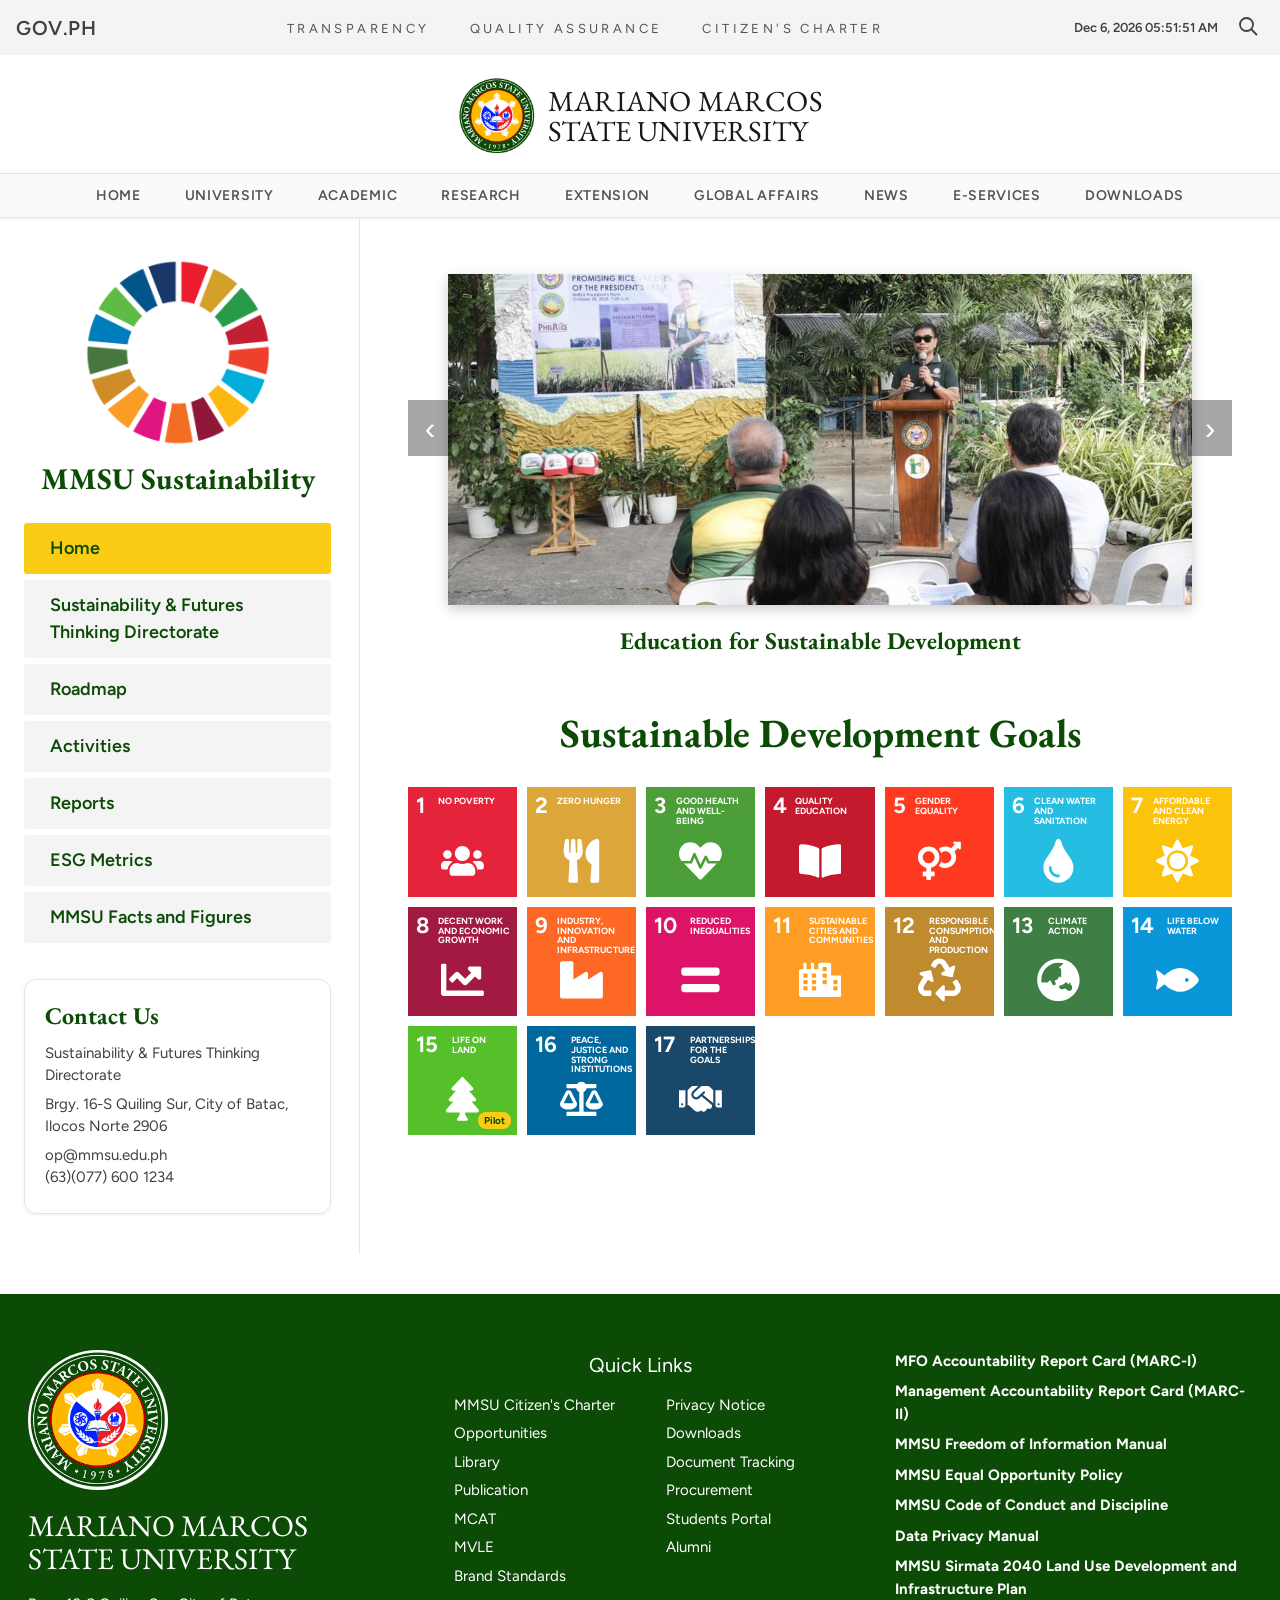
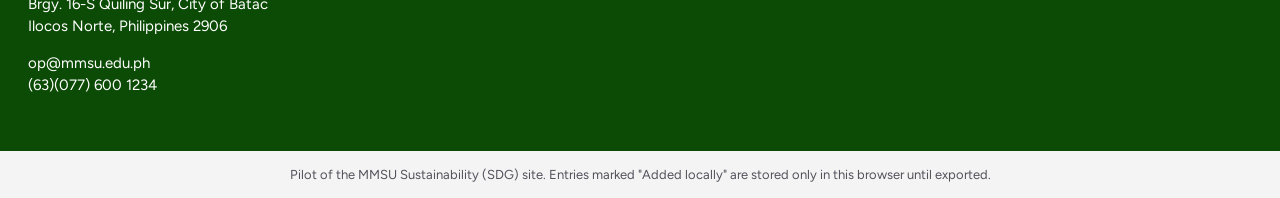
==== commit 8656b244: "Add hosted artifact build of the SDG 15 pilot site Hash routes without slashes, copyable export inst" ====
--- a/submission/sdg15/website/index.html
+++ b/submission/sdg15/website/index.html
@@ -21,11 +21,12 @@
   --z50: #FAFAFA; --z100: #F4F4F5; --z200: #E4E4E7; --z300: #D4D4D8;
   --z500: #71717A; --z600: #52525B; --z700: #3F3F46; --z900: #18181B;
   --sans: Figtree, ui-sans-serif, system-ui, sans-serif;
+  --bg: #fff; --fg: #000;
   --serif: "AGaramondPro-Regular", "EB Garamond", Garamond, "Times New Roman", serif;
 }
 * { box-sizing: border-box; }
 html { scroll-behavior: smooth; }
-body { margin: 0; font-family: var(--sans); color: #000; background: #fff; line-height: 1.5; }
+body { margin: 0; font-family: var(--sans); color: var(--fg); background: var(--bg); line-height: 1.5; }
 a { color: inherit; }
 img { max-width: 100%; }
 .skip { position: absolute; left: -999px; top: 0; background: var(--yellow); color: var(--green); padding: 8px 14px; z-index: 50; }
@@ -34,7 +35,7 @@
 
 /* top bar */
 .govbar { background: var(--z100); }
-.govbar .in { display: flex; align-items: center; justify-content: space-between; gap: 16px; max-width: 1500px; margin: 0 auto; padding: 10px 24px; }
+.govbar .in { display: flex; align-items: center; justify-content: space-between; gap: 16px; max-width: 1500px; margin: 0 auto; padding-block: 10px; padding-left: max(16px, env(safe-area-inset-left, 0px)); padding-right: max(16px, env(safe-area-inset-right, 0px)); }
 .govbar .gov { font-weight: 600; font-size: 20px; color: var(--z700); text-decoration: none; letter-spacing: .5px; }
 .govbar ul { display: flex; gap: 40px; list-style: none; margin: 0; padding: 0; }
 .govbar ul a { font-size: 13px; letter-spacing: 3.4px; text-transform: uppercase; color: var(--z600); text-decoration: none; }
@@ -54,7 +55,7 @@
 
 /* layout */
 .shell { display: grid; grid-template-columns: 360px minmax(0, 1fr); max-width: 1500px; margin: 0 auto; min-height: 70vh; }
-.side { padding: 40px 28px 40px 24px; border-right: 1px solid var(--z200); }
+.side { padding-block: 40px; padding-left: max(24px, env(safe-area-inset-left, 0px)); padding-right: 28px; border-right: 1px solid var(--z200); }
 .side .brand { display: flex; flex-direction: column; align-items: center; text-align: center; margin-bottom: 26px; }
 .side .brand img { width: 190px; height: 190px; object-fit: contain; }
 .side .brand h2 { font-family: var(--serif); font-weight: 700; font-size: 30px; color: var(--green); margin: 14px 0 0; line-height: 1.15; }
@@ -66,7 +67,7 @@
 .contact { margin-top: 36px; border: 1px solid var(--z200); border-radius: 12px; padding: 18px 20px; box-shadow: 0 1px 4px rgba(0,0,0,.06); }
 .contact h3 { margin: 0 0 8px; font-family: var(--serif); font-size: 24px; color: var(--green); }
 .contact p { margin: 0 0 6px; font-size: 15px; color: var(--z700); }
-.main { padding: 40px 48px 64px; min-width: 0; }
+.main { padding-block: 40px 64px; padding-left: 48px; padding-right: max(48px, env(safe-area-inset-right, 0px)); min-width: 0; }
 .main.with-toc { display: grid; grid-template-columns: minmax(0, 1fr) 230px; gap: 40px; }
 .toc { position: sticky; top: 16px; align-self: start; font-size: 14px; }
 .toc h2 { font-size: 12px; letter-spacing: 1px; text-transform: uppercase; color: var(--z700); margin: 0 0 10px; font-weight: 600; }
@@ -167,7 +168,7 @@
 
 /* footer */
 .foot { background: var(--green); color: #fff; margin-top: 40px; }
-.foot .in { max-width: 1300px; margin: 0 auto; padding: 56px 28px 40px; display: grid; grid-template-columns: 1fr 1.2fr 1fr; gap: 40px; }
+.foot .in { max-width: 1300px; margin: 0 auto; padding-block: 56px 40px; padding-left: max(28px, env(safe-area-inset-left, 0px)); padding-right: max(28px, env(safe-area-inset-right, 0px)); display: grid; grid-template-columns: 1fr 1.2fr 1fr; gap: 40px; }
 .foot .id img { width: 140px; height: 140px; border-radius: 50%; }
 .foot .id h2 { font-family: var(--serif); font-weight: 400; text-transform: uppercase; font-size: 30px; line-height: 1.1; margin: 12px 0 18px; }
 .foot p { margin: 0 0 14px; font-size: 15px; }
@@ -176,21 +177,21 @@
 .foot a { color: #fff; text-decoration: none; font-size: 15px; }
 .foot a:hover { text-decoration: underline; }
 .foot .legal a { display: block; font-weight: 700; margin-bottom: 8px; }
-.foot .bar { background: var(--z100); color: var(--z600); font-size: 13px; padding: 14px 28px; text-align: center; }
+.foot .bar { background: var(--z100); color: var(--z600); font-size: 13px; padding-block: 14px; padding-left: max(16px, env(safe-area-inset-left, 0px)); padding-right: max(16px, env(safe-area-inset-right, 0px)); text-align: center; }
 
 /* responsive */
 @media (max-width: 1100px) {
   .shell { grid-template-columns: 1fr; }
-  .side { border-right: 0; border-bottom: 1px solid var(--z200); padding: 24px 20px; }
+  .side { border-right: 0; border-bottom: 1px solid var(--z200); padding-block: 24px; padding-left: max(16px, env(safe-area-inset-left, 0px)); padding-right: max(16px, env(safe-area-inset-right, 0px)); }
   .side ul { display: flex; flex-wrap: wrap; gap: 6px; }
   .side li + li { margin-top: 0; }
   .side a { padding: 9px 16px; font-size: 16px; }
   .side .brand img { width: 120px; height: 120px; }
   .contact { display: none; }
-  .main { padding: 28px 20px 48px; }
+  .main { padding-block: 28px 48px; padding-left: max(16px, env(safe-area-inset-left, 0px)); padding-right: max(16px, env(safe-area-inset-right, 0px)); }
   .main.with-toc { grid-template-columns: 1fr; }
   .toc { display: none; }
-  .foot .in { grid-template-columns: 1fr; }
+  .foot .in { grid-template-columns: 1fr; padding-left: max(16px, env(safe-area-inset-left, 0px)); padding-right: max(16px, env(safe-area-inset-right, 0px)); }
   .goals { grid-template-columns: repeat(4, minmax(0, 1fr)); }
 }
 @media (max-width: 700px) {
@@ -236,6 +237,8 @@
   var ALL = []; D.metrics.forEach(function (m) { m.indicators.forEach(function (i) { i.metric = m; ALL.push(i); }); });
   var byCode = {}; ALL.forEach(function (i) { byCode[i.code] = i; });
   var view = { q: "", type: "All" };
+  function hrefSdg(n) { return "#sdg-" + n; }
+  function hrefInd(code) { return "#ind-" + String(code).replace(/\./g, "-"); }
 
   function esc(s) { return String(s == null ? "" : s).replace(/[&<>"']/g, function (c) { return { "&": "&amp;", "<": "&lt;", ">": "&gt;", '"': "&quot;", "'": "&#39;" }[c]; }); }
   function safeUrl(u) { return /^https?:\/\//i.test(u || "") ? u : ""; }
@@ -259,7 +262,7 @@
     '<li><a href="https://www.mmsu.edu.ph" target="_blank" rel="noopener">Citizen\'s Charter</a></li></ul>' +
     '<span style="display:flex;align-items:center;gap:14px"><span class="clock" id="clock"></span>' +
     '<button class="search" aria-label="Search (not active in the pilot)" title="Search (not active in the pilot)"><svg width="24" height="24" viewBox="0 0 24 24" fill="none" stroke="currentColor" stroke-width="1.8"><circle cx="10.5" cy="10.5" r="6.5"/><path d="M15.5 15.5 21 21"/></svg></button></span></div></div>' +
-    '<header class="ident"><a href="#/"><img src="' + IMG.logo + '" alt="MMSU seal"><h1>Mariano Marcos<br>State University</h1></a></header>' +
+    '<header class="ident"><a href="#home"><img src="' + IMG.logo + '" alt="MMSU seal"><h1>Mariano Marcos<br>State University</h1></a></header>' +
     '<nav class="mainnav" aria-label="MMSU main"><ul>' +
     ["Home", "University", "Academic", "Research", "Extension", "Global Affairs", "News", "E-Services", "Downloads"].map(function (n) {
       return '<li><a href="https://www.mmsu.edu.ph" target="_blank" rel="noopener">' + n + '</a></li>';
@@ -288,7 +291,7 @@
 
   /* ---------- sidebars ---------- */
   function sideHome() {
-    var items = [["Home", "#/", true], ["Sustainability & Futures Thinking Directorate", "https://www.mmsu.edu.ph", false], ["Roadmap", "https://www.mmsu.edu.ph", false],
+    var items = [["Home", "#home", true], ["Sustainability & Futures Thinking Directorate", "https://www.mmsu.edu.ph", false], ["Roadmap", "https://www.mmsu.edu.ph", false],
       ["Activities", "https://www.mmsu.edu.ph", false], ["Reports", "https://www.mmsu.edu.ph", false], ["ESG Metrics", "https://www.mmsu.edu.ph", false], ["MMSU Facts and Figures", "https://www.mmsu.edu.ph", false]];
     side.innerHTML = '<div class="brand"><img src="' + IMG.wheel + '" alt="Sustainable Development Goals wheel"><h2>MMSU Sustainability</h2></div><ul>' +
       items.map(function (it) {
@@ -297,8 +300,8 @@
       '<div class="contact"><h3>Contact Us</h3><p>Sustainability &amp; Futures Thinking Directorate</p><p>Brgy. 16-S Quiling Sur, City of Batac, Ilocos Norte 2906</p><p>op@mmsu.edu.ph<br>(63)(077) 600 1234</p></div>';
   }
   function sideSdg(active) {
-    var li = '<li><a href="#/">Home</a></li>';
-    for (var n = 1; n <= 17; n++) li += '<li><a href="#/sdg/' + n + '"' + (n === active ? ' aria-current="page"' : "") + '>SDG ' + n + '</a></li>';
+    var li = '<li><a href="#home">Home</a></li>';
+    for (var n = 1; n <= 17; n++) li += '<li><a href="' + hrefSdg(n) + '"' + (n === active ? ' aria-current="page"' : "") + '>SDG ' + n + '</a></li>';
     side.innerHTML = '<div class="brand"><img src="' + IMG.wheel + '" alt="Sustainable Development Goals wheel"><h2>Sustainable Development Goals</h2></div><ul>' + li + '</ul>';
   }
 
@@ -315,7 +318,7 @@
       '<h2 class="goals-title">Sustainable Development Goals</h2><nav class="goals" aria-label="Sustainable Development Goals">' +
       GOALS.map(function (g, i) {
         var n = i + 1, live = n === D.sdg.number;
-        return '<a class="goal' + (live ? " live" : "") + '" href="#/sdg/' + n + '" style="background:' + g[1] + '" aria-label="SDG ' + n + ': ' + esc(g[0]) + (live ? " (pilot)" : "") + '">' +
+        return '<a class="goal' + (live ? " live" : "") + '" href="' + hrefSdg(n) + '" style="background:' + g[1] + '" aria-label="SDG ' + n + ': ' + esc(g[0]) + (live ? " (pilot)" : "") + '">' +
           '<span class="n">' + n + '</span><span class="l' + (n > 9 ? " two" : "") + '">' + esc(g[0]) + '</span>' + (ICONS[n] || "") + '</a>';
       }).join("") + '</nav>';
     var slides = main.querySelectorAll(".slide");
@@ -338,39 +341,39 @@
     if (n !== D.sdg.number) {
       document.title = "SDG " + n + " | MMSU Sustainability";
       main.className = "main";
-      main.innerHTML = '<div class="crumbs"><a href="#/">Home</a> / SDG ' + n + '</div><h2 style="font-family:var(--serif);font-size:32px;color:var(--green);margin:0 0 10px">SDG ' + n + ': ' + esc(GOALS[n - 1][0]) + '</h2><div class="empty">This pilot covers SDG 15 (Life on Land), indicator 15.1 only. <a href="#/sdg/15" style="color:var(--green);font-weight:700">Open SDG 15</a>.</div>';
+      main.innerHTML = '<div class="crumbs"><a href="#home">Home</a> / SDG ' + n + '</div><h2 style="font-family:var(--serif);font-size:32px;color:var(--green);margin:0 0 10px">SDG ' + n + ': ' + esc(GOALS[n - 1][0]) + '</h2><div class="empty">This pilot covers SDG 15 (Life on Land), indicator 15.1 only. <a href="#sdg-15" style="color:var(--green);font-weight:700">Open SDG 15</a>.</div>';
       return;
     }
     document.title = "MMSU on Life on Land | MMSU Sustainability";
     main.className = "main with-toc";
-    var toc = D.metrics.map(function (m) { return '<li><a href="#m' + m.code.replace(".", "-") + '" title="' + esc(m.heading) + '">' + esc(m.code + " " + (m.short || m.heading)) + '</a></li>'; }).join("");
+    var toc = D.metrics.map(function (m) { return '<li><a href="#" data-scroll="m' + m.code.replace(".", "-") + '" title="' + esc(m.heading) + '">' + esc(m.code + " " + (m.short || m.heading)) + '</a></li>'; }).join("");
     var secs = D.metrics.map(function (m, k) {
       return '<section class="section" id="m' + m.code.replace(".", "-") + '"><h2 class="sec">' + esc(m.group) + '</h2><ul class="ind">' +
         m.indicators.map(function (i) {
           var c = count(i.code);
-          return '<li><span class="code">' + esc(i.code) + '</span><a href="#/sdg/15/' + i.code + '">' + esc(i.title) + '</a>' +
+          return '<li><span class="code">' + esc(i.code) + '</span><a href="' + hrefInd(i.code) + '">' + esc(i.title) + '</a>' +
             '<span class="pill ' + (c ? "have" : "none") + '">' + (c ? c + (c === 1 ? " entry" : " entries") : "No entries yet") + '</span></li>';
         }).join("") + '</ul></section>';
     }).join("");
     main.innerHTML = '<div><div class="sdghead"><img src="' + IMG.sdg15 + '" alt="SDG 15 Life on Land"><div style="flex:1;min-width:260px"><h2>MMSU on Life on Land</h2><h3>MMSU\'s Commitment</h3><p>' + esc(D.sdg.commitment) + '</p></div></div>' + secs + '</div>' +
-      '<nav class="toc" aria-label="On this page"><h2>On this page</h2><ul><li><a href="#top-commit" onclick="window.scrollTo(0,0);return false">MMSU\'s Commitment</a></li>' + toc + '</ul></nav>';
+      '<nav class="toc" aria-label="On this page"><h2>On this page</h2><ul><li><a href="#" data-scroll="top">MMSU\'s Commitment</a></li>' + toc + '</ul></nav>';
   }
 
   function viewIndicator(code) {
     var ind = byCode[code];
     sideSdg(15);
-    if (!ind) { main.className = "main"; main.innerHTML = '<div class="empty">Indicator not found. <a href="#/sdg/15">Back to SDG 15</a></div>'; return; }
+    if (!ind) { main.className = "main"; main.innerHTML = '<div class="empty">Indicator not found. <a href="#sdg-15">Back to SDG 15</a></div>'; return; }
     document.title = code + " " + ind.title + " | MMSU Sustainability";
     main.className = "main with-toc";
     view = { q: "", type: "All" };
-    main.innerHTML = '<div><div class="crumbs"><a href="#/">Home</a> / <a href="#/sdg/15">SDG 15</a> / ' + esc(code) + '</div>' +
+    main.innerHTML = '<div><div class="crumbs"><a href="#home">Home</a> / <a href="#sdg-15">SDG 15</a> / ' + esc(code) + '</div>' +
       '<div class="indhead" id="overview"><h2><span class="code">' + esc(code) + '</span>' + esc(ind.title) + '</h2><p>' + esc(ind.question) + '</p></div>' +
       (ind.note ? '<div class="infobox"><b>How this indicator is scored.</b> ' + esc(ind.note) + '</div>' : '') +
       (code === "15.1" ? '' : '<div class="infobox"><b>Pilot.</b> Only indicator 15.1 is filled in this pilot. You can already add an entry here; it is saved in this browser and can be exported.</div>') +
       '<div class="tools" id="entries"><input type="search" id="q" placeholder="Search entries" aria-label="Search entries"><div class="chips" id="chips"></div>' +
-      '<span style="flex:1"></span><button class="btn" id="add">+ Add entry</button><button class="btn alt" id="export">Export added entries</button></div>' +
+      '<span style="flex:1"></span><button class="btn" id="add">+ Add entry</button><button class="btn alt" id="export">Share added entries</button></div>' +
       '<div class="count" id="count" aria-live="polite"></div><div id="list"></div></div>' +
-      '<nav class="toc" aria-label="On this page"><h2>On this page</h2><ul><li><a href="#overview" onclick="document.getElementById(\'overview\').scrollIntoView();return false">Overview</a></li><li><a href="#entries" onclick="document.getElementById(\'entries\').scrollIntoView();return false">Entries</a></li></ul></nav>';
+      '<nav class="toc" aria-label="On this page"><h2>On this page</h2><ul><li><a href="#" data-scroll="overview">Overview</a></li><li><a href="#" data-scroll="entries">Entries</a></li></ul></nav>';
     document.getElementById("q").addEventListener("input", function (e) { view.q = e.target.value; renderList(code); });
     document.getElementById("add").onclick = function () { openForm(code); };
     document.getElementById("export").onclick = function () { exportLocal(); };
@@ -455,12 +458,21 @@
     if (!saveLocal(o)) { err.textContent = "This browser blocked saving. Use a normal window, or export is unavailable."; return; }
     dlg.close(); renderList(curCode); toast("Entry added to " + curCode);
   });
+  var xdlg = document.createElement("dialog"); xdlg.setAttribute("aria-labelledby", "xt");
+  xdlg.innerHTML = '<form method="dialog" id="xf"><h2 id="xt">Added entries</h2><p class="hint">Copy this text and send it to the site team to add the entries for everyone.</p>' +
+    '<label for="x-text">Entries (JSON)</label><textarea id="x-text" readonly style="min-height:200px;font-family:ui-monospace,Menlo,monospace;font-size:13px"></textarea>' +
+    '<div class="actions"><button type="button" class="btn alt" id="x-copy">Copy</button><button type="submit" class="btn">Close</button></div></form>';
+  document.body.appendChild(xdlg);
+  document.getElementById("x-copy").onclick = function () {
+    var ta = document.getElementById("x-text");
+    var fallback = function () { ta.focus(); ta.select(); toast("Text selected: copy it with your device's Copy"); };
+    try { navigator.clipboard.writeText(ta.value).then(function () { toast("Copied"); }, fallback); } catch (e) { fallback(); }
+  };
   function exportLocal() {
     var o = loadLocal(), n = 0; Object.keys(o).forEach(function (k) { n += o[k].length; });
     if (!n) { toast("No added entries to export yet"); return; }
-    var blob = new Blob([JSON.stringify({ entries: o }, null, 2)], { type: "application/json" });
-    var a = document.createElement("a"); a.href = URL.createObjectURL(blob); a.download = "sdg15-added-entries.json";
-    document.body.appendChild(a); a.click(); a.remove(); setTimeout(function () { URL.revokeObjectURL(a.href); }, 500);
+    document.getElementById("x-text").value = JSON.stringify({ entries: o }, null, 2);
+    if (xdlg.showModal) xdlg.showModal(); else xdlg.setAttribute("open", "");
   }
   function toast(msg) {
     var t = document.createElement("div"); t.className = "toast"; t.setAttribute("role", "status"); t.textContent = msg;
@@ -470,15 +482,19 @@
   /* ---------- router ---------- */
   function route() {
     if (timer) { clearInterval(timer); timer = null; }
-    var h = (location.hash || "#/").replace(/^#/, "");
-    var p = h.split("/").filter(Boolean);
-    if (p[0] === "sdg" && p[1]) {
-      var n = parseInt(p[1], 10);
-      if (n >= 1 && n <= 17) { if (p[2]) viewIndicator(p[2]); else viewSdg(n); window.scrollTo(0, 0); return; }
-    }
-    if (h && h !== "/" && h.charAt(0) === "m") return; /* in-page anchor on the SDG page */
+    var h = (location.hash || "").replace(/^#/, ""), m;
+    if ((m = /^sdg-(\d{1,2})$/.exec(h)) && +m[1] >= 1 && +m[1] <= 17) { viewSdg(+m[1]); window.scrollTo(0, 0); return; }
+    if ((m = /^ind-(\d+(?:-\d+){1,2})$/.exec(h))) { viewIndicator(m[1].replace(/-/g, ".")); window.scrollTo(0, 0); return; }
     viewHome(); window.scrollTo(0, 0);
   }
+  document.addEventListener("click", function (ev) {
+    var a = ev.target.closest && ev.target.closest("a[data-scroll]");
+    if (!a) return;
+    ev.preventDefault();
+    var id = a.getAttribute("data-scroll");
+    if (id === "top") { window.scrollTo(0, 0); return; }
+    var el = document.getElementById(id); if (el) el.scrollIntoView();
+  });
   window.addEventListener("hashchange", route);
   route();
 })();
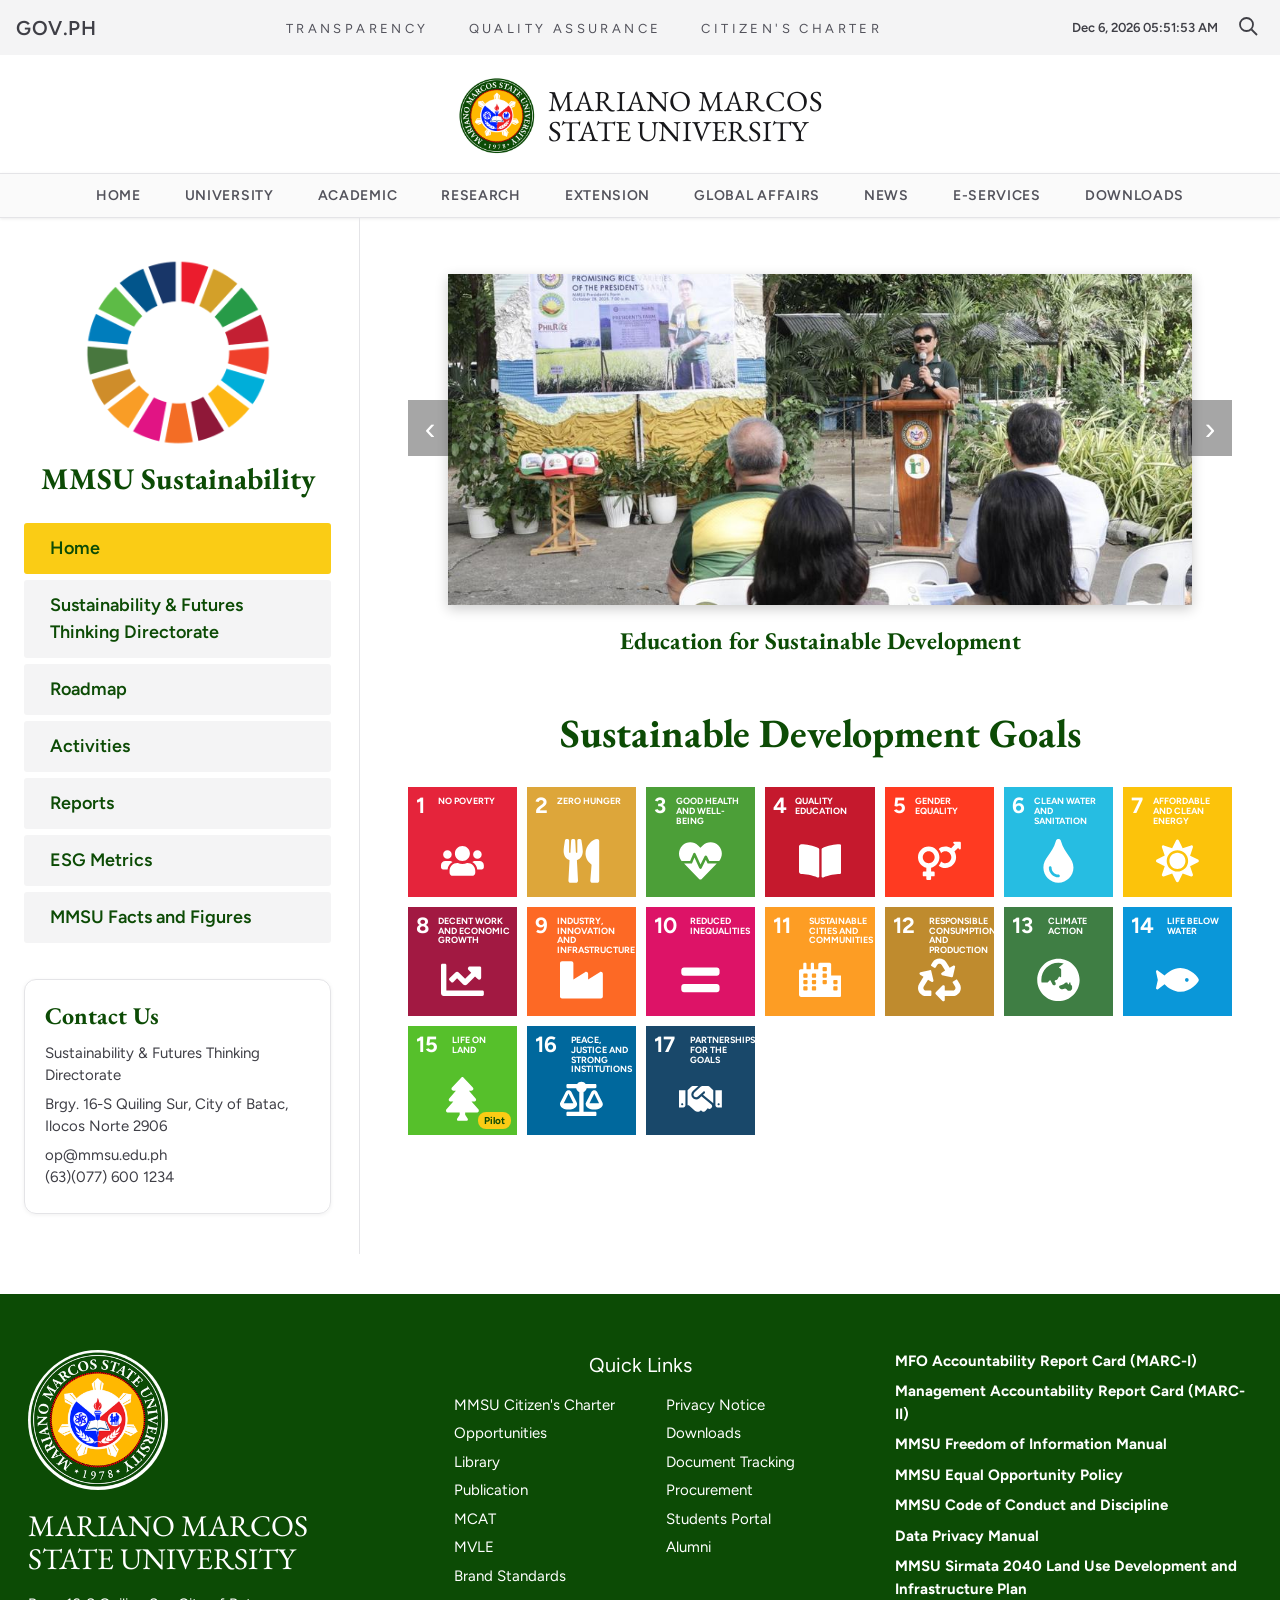
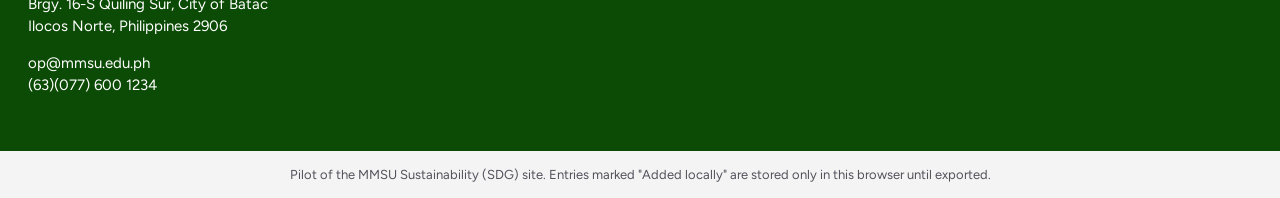
==== commit 7525244a: "Add full entry pages to the SDG 15 pilot site Entry page template (key facts, sections, related entr" ====
--- a/submission/sdg15/website/index.html
+++ b/submission/sdg15/website/index.html
@@ -153,6 +153,32 @@
 .entry .rm { margin-left: auto; font: inherit; font-size: 13px; background: none; border: 0; color: #a11; cursor: pointer; text-decoration: underline; }
 .empty { border: 1px dashed var(--z300); border-radius: 8px; padding: 28px; text-align: center; color: var(--z600); background: var(--z50); }
 
+/* entry page */
+.dhead h2 { margin: 14px 0 8px; font-family: var(--serif); font-size: 34px; line-height: 1.15; color: var(--green); text-wrap: balance; }
+.dhead .meta { color: var(--z600); font-size: 15px; margin-bottom: 12px; }
+.lead { font-size: 19px; color: var(--z700); max-width: 760px; margin: 0 0 8px; }
+.gallery { display: grid; grid-template-columns: repeat(auto-fit, minmax(min(100%, 300px), 1fr)); gap: 16px; margin: 22px 0 6px; max-width: 900px; }
+.gallery figure { margin: 0; }
+.gallery img { width: 100%; aspect-ratio: 3 / 2; object-fit: cover; border-radius: 6px; display: block; }
+.gallery figcaption { font-size: 13px; color: var(--z600); margin-top: 6px; }
+.dsec { padding: 22px 0 6px; max-width: 820px; }
+.dsec h3 { margin: 0 0 12px; font-size: 18px; font-weight: 500; text-transform: uppercase; letter-spacing: .6px; color: var(--z700); border-bottom: 1px solid var(--z200); padding-bottom: 6px; }
+.dsec p, .dsec li { color: var(--z700); font-size: 16px; }
+.dsec ul { padding-left: 22px; margin: 0 0 8px; }
+.dsec li { margin-bottom: 6px; }
+.facts { display: grid; grid-template-columns: minmax(120px, 190px) minmax(0, 1fr); gap: 8px 18px; margin: 0; }
+.facts dt { font-weight: 700; color: var(--green); font-size: 15px; }
+.facts dd { margin: 0; color: var(--z700); font-size: 16px; }
+.study { border: 1px solid var(--z200); border-radius: 8px; padding: 14px 16px; margin-bottom: 10px; }
+.study h4 { margin: 0 0 4px; font-size: 17px; color: var(--green); line-height: 1.3; }
+.study .meta { color: var(--z600); font-size: 14px; margin-bottom: 6px; }
+.study p { margin: 0; font-size: 15px; }
+.rel { list-style: none; padding: 0; }
+.rel a { color: var(--green); font-weight: 600; }
+.rel span { color: var(--z600); font-size: 14px; }
+.srcs a { color: var(--green); font-weight: 600; word-break: break-word; }
+.entry .more { font-weight: 700; color: var(--green); }
+
 /* modal */
 dialog { border: 0; border-radius: 12px; padding: 0; width: min(620px, 94vw); box-shadow: 0 10px 40px rgba(0,0,0,.3); }
 dialog::backdrop { background: rgba(0,0,0,.45); }
@@ -201,6 +227,9 @@
   .mainnav a { padding: 10px 14px; white-space: nowrap; }
   .goals { grid-template-columns: repeat(3, minmax(0, 1fr)); }
   .entry { grid-template-columns: 1fr; gap: 6px; }
+  .facts { grid-template-columns: 1fr; gap: 2px; }
+  .facts dd { margin-bottom: 10px; }
+  .dhead h2 { font-size: 27px; }
   .sdghead img { width: 150px; height: 150px; }
   .goals-title { font-size: 32px; }
   .ident h1 { font-size: 21px; }
@@ -214,7 +243,7 @@
 <body>
 <div id="app"></div>
 <noscript><p style="padding:24px;font-family:sans-serif">This site needs JavaScript to show the SDG pages.</p></noscript>
-<script>window.SDG_DATA={"sdg":{"number":15,"name":"Life on Land","color":"#56C02B","titleColor":"#3FF500","commitment":"Take an active role in protecting and promoting sustainable use of terrestrial ecosystems, responsible land use, and biodiversity conservation."},"metrics":[{"code":"15.1","heading":"Research on land ecosystems","group":"RESEARCH ON LAND ECOSYSTEMS","indicators":[{"code":"15.1","title":"Research on land ecosystems","question":"Scholarly research on terrestrial ecosystems, forests, biodiversity, soils and land degradation.","note":"THE takes the research metrics for SDG 15 from Scopus bibliometric data. Institutions do not upload documents for this metric, so the entries below are MMSU's research record on land ecosystems, kept for the team and for checking author affiliations. They are not submitted to THE."}],"short":"Research"},{"code":"15.2","heading":"Supporting land ecosystems through education","group":"PROJECTS AND ACTIVITIES: SUPPORTING LAND ECOSYSTEMS THROUGH EDUCATION","indicators":[{"code":"15.2.1","title":"Events about sustainable use of land","question":"Support or organise events aimed to promote conservation and sustainable utilisation of the land, including forests and wild land."},{"code":"15.2.2","title":"Sustainably farmed food on campus (policy)","question":"Have a policy that food on campus is sustainably farmed."},{"code":"15.2.3","title":"Maintain and extend current ecosystems' biodiversity","question":"Work directly to maintain and extend existing ecosystems and their biodiversity, of both plants and animals, especially ecosystems under threat."},{"code":"15.2.4","title":"Educational programmes on ecosystems","question":"Offer educational programmes on ecosystems (looking at wild flora and fauna) for local or national communities."},{"code":"15.2.5","title":"Sustainable management of land for agriculture (educational outreach)","question":"Offer educational programme/outreach for local or national communities on sustainable management of land for agriculture."},{"code":"15.2.6","title":"Sustainable management of land for tourism (educational outreach)","question":"Offer educational programme/outreach for local or national communities on sustainable management of land for tourism."}],"short":"Education"},{"code":"15.3","heading":"Supporting land ecosystems through action","group":"SUPPORTING LAND ECOSYSTEMS THROUGH ACTION","indicators":[{"code":"15.3.1","title":"Sustainable use, conservation and restoration of land (policy)","question":"Have a policy to ensure the conservation, restoration and sustainable use of terrestrial ecosystems associated with the university, in particular forests, mountains and drylands."},{"code":"15.3.2","title":"Monitoring IUCN and other conservation species (policy)","question":"Have a policy to ensure that IUCN Red List species and national conservation list species with habitats in areas affected by university operations are identified, monitored and protected."},{"code":"15.3.3","title":"Local biodiversity included in planning and development","question":"Include local biodiversity into any planning and development process (e.g. construction of new buildings)."},{"code":"15.3.4","title":"Alien species impact reduction (policy)","question":"Have a policy to reduce the impact of alien species on campus."},{"code":"15.3.5","title":"Collaboration for shared land ecosystems","question":"Collaborate with the local community to maintain shared land ecosystems."}],"short":"Action"},{"code":"15.4","heading":"Land-sensitive waste disposal","group":"LAND SENSITIVE WASTE DISPOSAL","indicators":[{"code":"15.4.1","title":"Water discharge guidelines and standards","question":"Have water quality standards and guidelines for water discharges (to uphold water quality in order to protect ecosystems, wildlife, and human health and welfare)."},{"code":"15.4.2","title":"Policy on plastic waste reduction","question":"Have a policy on reducing plastic waste on campus."},{"code":"15.4.3","title":"Policy on hazardous waste disposal","question":"Have a policy, process or practice on waste disposal covering hazardous materials."}],"short":"Waste disposal"}],"entries":{"15.1":[{"id":"e01","years":"2025","sortYear":2025,"type":"Award","title":"From wild foods to policy innovation: MMSU's indigenous food plants program as a model for sustainable and inclusive agriculture","people":"Menisa A. Antonio, Ma. Concepcion Birginias, Josefa Pugat, Maingeline Vivit, Ruby Rose Tamayo","summary":"Best Paper, sustainable and smart agri-aquaculture and climate resilience category, 2025 SUC-ACAP Biennial Conference and General Assembly (27 to 29 August 2025, Tagbilaran City, Bohol). The paper covers conservation of wild food plants through in situ, ex situ and circa situ approaches and the adoption of the program by the Regional Development Council of Region 1.","sourceLabel":"MMSU Research Directorate, 29 August 2025","sourceUrl":"https://research.mmsu.edu.ph/news/details/mmsu-research-on-indigenous-food-plants-wins-best-paper-at-suc-acap-2025-conference","status":"Verified on the source page","note":"Conference paper; Scopus indexing not checked."},{"id":"e02","years":"2024 to 2026","sortYear":2026,"type":"Research project","title":"Nature-based Solutions (NbS) for Sustainable Mangrove Management and Resilient Coastal Communities Through Innovative Green Engineering Approach","people":"Dr. Arlene L. Gonzales (Project Leader), with DENR-PENRO Ilocos Norte, the Provincial Government and the LGUs of Badoc and Currimao","summary":"DOST-PCAARRD-funded project (1 May 2024 to 30 April 2026) in Badoc and Currimao, Ilocos Norte. It addresses the poor hydrological conditions that keep young mangrove propagules from surviving, using technology-assisted plantations and bamboo-engineered structures.","sourceLabel":"DOST-PCAARRD, 7 August 2024","sourceUrl":"https://www.pcaarrd.dost.gov.ph/index.php/quick-information-dispatch-qid-articles/dost-pcaarrd-mmsu-launch-nature-based-solutions-project-on-mangrove-management-in-ilocos-norte","status":"Verified on the source page","note":"Coastal ecosystem; the team may weigh it under SDG 14 as well."},{"id":"e03","years":"2025","sortYear":2025,"type":"Research project","title":"Enhancing the productivity of rice-based cropping systems through soil health management (Project SLaM 2023/146)","people":"Dr. Janet Villamor (MMSU project lead), with Griffith University, ACIAR and DOST-PCAARRD","summary":"MMSU joined a five-year program to develop soil knowledge and capacity for more productive and sustainable cropping systems. It evaluates nutrient management and develops yield-calibrated soil health indices for rice-garlic, rice-rice and rice-onion systems in Ilocos Norte, Tarlac and Bataan.","sourceLabel":"MMSU News, 31 March and 3 July 2025","sourceUrl":"https://www.mmsu.edu.ph/news/mmsu-tapped-as-key-partner-in-enhancing-ph-cropping-systems-through-soil-health-management","status":"Verified on the source page","note":"Agricultural soil research; confirm it falls under THE's land-ecosystems keywords."},{"id":"e04","years":"2023","sortYear":2023,"type":"Study","title":"Characterization and Evaluation of Indigenous Food Plant Species","people":"Menisa A. Antonio, Bjorn S. Santos, Maria Concepcion Birginias, Jomel Agreda, Bella Gervacio","summary":"Study under the parent project \"Strengthening the Resilience of Iloco Crop Diversity Through Complementary Conservation Approach\", with related studies on ex situ conservation facilities and community foodscapes and seedbanks. Status: extended.","sourceLabel":"MMSU Research portal, record 801","sourceUrl":"https://research.mmsu.edu.ph/research/details/801","status":"Verified on the source page"},{"id":"e05","years":"2022 to 2023","sortYear":2023,"type":"Study","title":"Documentation of Dipterocarp Species in Second Growth Forest of Ilocos Norte","people":"Bonne Jovi J. Orteza","summary":"Expected outputs: a handbook of dipterocarp species in Ilocos Norte and a map of dipterocarp forest. Status: extended.","sourceLabel":"MMSU Research portal, record 691","sourceUrl":"https://research.mmsu.edu.ph/research/details/691","status":"Verified on the source page"},{"id":"e06","years":"2017 to 2021","sortYear":2021,"type":"Study","title":"Assessment and selection of suitable indigenous timber species under denuded hilly areas in Ilocos Norte","people":"Charito Samsam, Sergia Garma, Joselito Rosario, Roseller Ayson","summary":"Completed study under the parent project on species-site suitability of indigenous timber species in denuded areas, with a related performance evaluation of promising species under different management strategies on hilly denuded land.","sourceLabel":"MMSU Research portal, records 493 and 494","sourceUrl":"https://research.mmsu.edu.ph/research/details/493","status":"Verified on the source page"},{"id":"e07","years":"2019","sortYear":2019,"type":"Award","title":"Phenology of Broussonetia luzonica (Blanco) Bur.: A Promising Indigenous Vegetable","people":"Menisa A. Antonio, Evangeline S. Galacgac, Rodel T. Utrera","summary":"Best Poster, 2019 Plant Biology Forum, University of the Philippines Los Baños (29 to 30 April 2019). The study characterised alukon (himbabao) trees in four ecological zones of Ilocos Norte: morphology, reproductive characters, growth stages and flowering habit.","sourceLabel":"MMSU News","sourceUrl":"https://www.mmsu.edu.ph/news/mmsu-savants-win-in-2019-plant-bio-forum","status":"Verified on the source page","note":"Poster; Scopus indexing not checked."},{"id":"e08","years":"2012 to 2017","sortYear":2017,"type":"Research project","title":"Resource Assessment and Evaluation of Dipterocarps and Premium Indigenous Timber Species in Ilocos Norte","people":"Joselito Rosario, Charito Samsam","summary":"Completed project that located and documented superior mother trees of dipterocarps and other indigenous timber species in Ilocos Norte and evaluated their phenotypic qualities and phenology.","sourceLabel":"MMSU Research portal, record 101","sourceUrl":"https://research.mmsu.edu.ph/research/details/101","status":"Verified on the source page"},{"id":"e09","years":"2012 to 2015","sortYear":2015,"type":"Study","title":"Documentation of Dipterocarp Species in Second Growth Forest in Selected Municipalities of Ilocos Norte","people":"Charlie Batin, Roseller Ayson, Dionisio Jamias, Erle Stanley Damaso, Mary Ann Gorospe","summary":"Documentation of dipterocarp trees dominating second-growth forests in Nueva Era, Pasuquin, Vintar, Adams and Pagudpud, with diameter, species and stocking data. Status: deferred.","sourceLabel":"MMSU Research portal, record 111","sourceUrl":"https://research.mmsu.edu.ph/research/details/111","status":"Verified on the source page"},{"id":"e10","years":"2011 to 2014","sortYear":2014,"type":"Research project","title":"Resource Assessment of Existing Potential Biofuel-Source Species in Ilocos Norte","people":"Joselito Rosario, Charito Samsam, Dionisio Jamias, Sergia Garma","summary":"Completed project that built a database of energy-producing tree species in Region I through exploration, identification, abundance and phenology studies, with DENR, DA and local governments.","sourceLabel":"MMSU Research portal, record 107","sourceUrl":"https://research.mmsu.edu.ph/research/details/107","status":"Verified on the source page","note":"Related; energy-tree species rather than conservation."},{"id":"e11","years":"2011","sortYear":2011,"type":"Publication","title":"Survey and Characterization of Indigenous Food Plants in Ilocos Norte, Philippines","people":"Menisa A. Antonio, Rodel T. Utrera, Epifania O. Agustin, Dionisio L. Jamias, Araceli J. Badar, Miriam E. Pascua","summary":"SEARCA Agriculture and Development Discussion Paper No. 2011-2 (61 pages). Documented 46 indigenous food plants from 27 families in seven upland and remote municipalities, most of them wild species, and reported that MMSU maintains their germplasm as living plants and seeds.","sourceLabel":"SEARCA Discussion Papers","sourceUrl":"https://www.searca.org/pubs/discussion-papers?pid=130","status":"Verified on the source page","note":"Discussion paper; Scopus indexing not checked."},{"id":"e12","years":"2008 to 2010","sortYear":2010,"type":"Research project","title":"Survey and characterization of indigenous food plants in Ilocos Norte, Philippines","people":"Menisa Antonio, Rodel T. Utrera, Epifania O. Agustin","summary":"Completed program (1 November 2008 to 20 June 2010) that produced the 2011 SEARCA discussion paper.","sourceLabel":"MMSU Research portal, record 766","sourceUrl":"https://research.mmsu.edu.ph/research/details/766","status":"Verified on the source page"},{"id":"e13","years":"2003","sortYear":2003,"type":"News","title":"MMSU researchers identify vanishing plant species","people":"Dr. Miriam Pascua, Menisa Antonio, Dionisio Bucao and colleagues","summary":"Survey of Laoag City, Batac, Pasuquin, San Nicolas and Dingras: of 124 plants that elders perceived to be vanishing, 77 were validated as such using IUCN criteria, 45 classified as endangered and 32 as vulnerable.","sourceLabel":"The Philippine Star, 14 September 2003","sourceUrl":"https://philstar.com/business/2003/09/14/220344/mmsu-researchers-identify-vanishing-plant-species","status":"Verified on the source page","note":"The classification applied IUCN criteria locally; it is not the IUCN Red List."},{"id":"e14","years":"Ongoing","sortYear":2027,"type":"Research centre","title":"Natural Resources Conservation and Management Center (NRCMC)","people":"Center Chief: Mae Ann R. Batuyong","summary":"MMSU's research hub for the conservation of flora and fauna in the Ilocos Region. It leads R&D on plant genetic resources characterization, conservation of plants, animals and water resources, forest resource conservation and fishery resource management.","sourceLabel":"MMSU Research Directorate, centers","sourceUrl":"https://research.mmsu.edu.ph/centers/nrcmc","status":"Verified on the source page"}]}};window.SDG_ICONS={"1":"\u003csvg stroke=\"currentColor\" fill=\"currentColor\" stroke-width=\"0\" viewBox=\"0 0 640 512\" color=\"#ffffff\" aria-hidden=\"true\" focusable=\"false\" style=\"color:#ffffff\" height=\"1em\" width=\"1em\" xmlns=\"http://www.w3.org/2000/svg\">\u003cpath d=\"M96 224c35.3 0 64-28.7 64-64s-28.7-64-64-64-64 28.7-64 64 28.7 64 64 64zm448 0c35.3 0 64-28.7 64-64s-28.7-64-64-64-64 28.7-64 64 28.7 64 64 64zm32 32h-64c-17.6 0-33.5 7.1-45.1 18.6 40.3 22.1 68.9 62 75.1 109.4h66c17.7 0 32-14.3 32-32v-32c0-35.3-28.7-64-64-64zm-256 0c61.9 0 112-50.1 112-112S381.9 32 320 32 208 82.1 208 144s50.1 112 112 112zm76.8 32h-8.3c-20.8 10-43.9 16-68.5 16s-47.6-6-68.5-16h-8.3C179.6 288 128 339.6 128 403.2V432c0 26.5 21.5 48 48 48h288c26.5 0 48-21.5 48-48v-28.8c0-63.6-51.6-115.2-115.2-115.2zm-223.7-13.4C161.5 263.1 145.6 256 128 256H64c-35.3 0-64 28.7-64 64v32c0 17.7 14.3 32 32 32h65.9c6.3-47.4 34.9-87.3 75.2-109.4z\">\u003c/path>\u003c/svg>","2":"\u003csvg stroke=\"currentColor\" fill=\"currentColor\" stroke-width=\"0\" viewBox=\"0 0 416 512\" color=\"#ffffff\" aria-hidden=\"true\" focusable=\"false\" style=\"color:#ffffff\" height=\"1em\" width=\"1em\" xmlns=\"http://www.w3.org/2000/svg\">\u003cpath d=\"M207.9 15.2c.8 4.7 16.1 94.5 16.1 128.8 0 52.3-27.8 89.6-68.9 104.6L168 486.7c.7 13.7-10.2 25.3-24 25.3H80c-13.7 0-24.7-11.5-24-25.3l12.9-238.1C27.7 233.6 0 196.2 0 144 0 109.6 15.3 19.9 16.1 15.2 19.3-5.1 61.4-5.4 64 16.3v141.2c1.3 3.4 15.1 3.2 16 0 1.4-25.3 7.9-139.2 8-141.8 3.3-20.8 44.7-20.8 47.9 0 .2 2.7 6.6 116.5 8 141.8.9 3.2 14.8 3.4 16 0V16.3c2.6-21.6 44.8-21.4 48-1.1zm119.2 285.7l-15 185.1c-1.2 14 9.9 26 23.9 26h56c13.3 0 24-10.7 24-24V24c0-13.2-10.7-24-24-24-82.5 0-221.4 178.5-64.9 300.9z\">\u003c/path>\u003c/svg>","3":"\u003csvg stroke=\"currentColor\" fill=\"currentColor\" stroke-width=\"0\" viewBox=\"0 0 512 512\" color=\"#ffffff\" aria-hidden=\"true\" focusable=\"false\" style=\"color:#ffffff\" height=\"1em\" width=\"1em\" xmlns=\"http://www.w3.org/2000/svg\">\u003cpath d=\"M320.2 243.8l-49.7 99.4c-6 12.1-23.4 11.7-28.9-.6l-56.9-126.3-30 71.7H60.6l182.5 186.5c7.1 7.3 18.6 7.3 25.7 0L451.4 288H342.3l-22.1-44.2zM473.7 73.9l-2.4-2.5c-51.5-52.6-135.8-52.6-187.4 0L256 100l-27.9-28.5c-51.5-52.7-135.9-52.7-187.4 0l-2.4 2.4C-10.4 123.7-12.5 203 31 256h102.4l35.9-86.2c5.4-12.9 23.6-13.2 29.4-.4l58.2 129.3 49-97.9c5.9-11.8 22.7-11.8 28.6 0l27.6 55.2H481c43.5-53 41.4-132.3-7.3-182.1z\">\u003c/path>\u003c/svg>","4":"\u003csvg stroke=\"currentColor\" fill=\"currentColor\" stroke-width=\"0\" viewBox=\"0 0 576 512\" color=\"#ffffff\" aria-hidden=\"true\" focusable=\"false\" style=\"color:#ffffff\" height=\"1em\" width=\"1em\" xmlns=\"http://www.w3.org/2000/svg\">\u003cpath d=\"M542.22 32.05c-54.8 3.11-163.72 14.43-230.96 55.59-4.64 2.84-7.27 7.89-7.27 13.17v363.87c0 11.55 12.63 18.85 23.28 13.49 69.18-34.82 169.23-44.32 218.7-46.92 16.89-.89 30.02-14.43 30.02-30.66V62.75c.01-17.71-15.35-31.74-33.77-30.7zM264.73 87.64C197.5 46.48 88.58 35.17 33.78 32.05 15.36 31.01 0 45.04 0 62.75V400.6c0 16.24 13.13 29.78 30.02 30.66 49.49 2.6 149.59 12.11 218.77 46.95 10.62 5.35 23.21-1.94 23.21-13.46V100.63c0-5.29-2.62-10.14-7.27-12.99z\">\u003c/path>\u003c/svg>","5":"\u003csvg stroke=\"currentColor\" fill=\"currentColor\" stroke-width=\"0\" viewBox=\"0 0 576 512\" color=\"#ffffff\" aria-hidden=\"true\" focusable=\"false\" style=\"color:#ffffff\" height=\"1em\" width=\"1em\" xmlns=\"http://www.w3.org/2000/svg\">\u003cpath d=\"M564 0h-79c-10.7 0-16 12.9-8.5 20.5l16.9 16.9-48.7 48.7C422.5 72.1 396.2 64 368 64c-33.7 0-64.6 11.6-89.2 30.9 14 16.7 25 36 32.1 57.1 14.5-14.8 34.7-24 57.1-24 44.1 0 80 35.9 80 80s-35.9 80-80 80c-22.3 0-42.6-9.2-57.1-24-7.1 21.1-18 40.4-32.1 57.1 24.5 19.4 55.5 30.9 89.2 30.9 79.5 0 144-64.5 144-144 0-28.2-8.1-54.5-22.1-76.7l48.7-48.7 16.9 16.9c2.4 2.4 5.4 3.5 8.4 3.5 6.2 0 12.1-4.8 12.1-12V12c0-6.6-5.4-12-12-12zM144 64C64.5 64 0 128.5 0 208c0 68.5 47.9 125.9 112 140.4V400H76c-6.6 0-12 5.4-12 12v40c0 6.6 5.4 12 12 12h36v36c0 6.6 5.4 12 12 12h40c6.6 0 12-5.4 12-12v-36h36c6.6 0 12-5.4 12-12v-40c0-6.6-5.4-12-12-12h-36v-51.6c64.1-14.6 112-71.9 112-140.4 0-79.5-64.5-144-144-144zm0 224c-44.1 0-80-35.9-80-80s35.9-80 80-80 80 35.9 80 80-35.9 80-80 80z\">\u003c/path>\u003c/svg>","6":"\u003csvg stroke=\"currentColor\" fill=\"currentColor\" stroke-width=\"0\" viewBox=\"0 0 352 512\" color=\"#ffffff\" aria-hidden=\"true\" focusable=\"false\" style=\"color:#ffffff\" height=\"1em\" width=\"1em\" xmlns=\"http://www.w3.org/2000/svg\">\u003cpath d=\"M205.22 22.09c-7.94-28.78-49.44-30.12-58.44 0C100.01 179.85 0 222.72 0 333.91 0 432.35 78.72 512 176 512s176-79.65 176-178.09c0-111.75-99.79-153.34-146.78-311.82zM176 448c-61.75 0-112-50.25-112-112 0-8.84 7.16-16 16-16s16 7.16 16 16c0 44.11 35.89 80 80 80 8.84 0 16 7.16 16 16s-7.16 16-16 16z\">\u003c/path>\u003c/svg>","7":"\u003csvg stroke=\"currentColor\" fill=\"currentColor\" stroke-width=\"0\" viewBox=\"0 0 512 512\" color=\"#ffffff\" aria-hidden=\"true\" focusable=\"false\" style=\"color:#ffffff\" height=\"1em\" width=\"1em\" xmlns=\"http://www.w3.org/2000/svg\">\u003cpath d=\"M256 160c-52.9 0-96 43.1-96 96s43.1 96 96 96 96-43.1 96-96-43.1-96-96-96zm246.4 80.5l-94.7-47.3 33.5-100.4c4.5-13.6-8.4-26.5-21.9-21.9l-100.4 33.5-47.4-94.8c-6.4-12.8-24.6-12.8-31 0l-47.3 94.7L92.7 70.8c-13.6-4.5-26.5 8.4-21.9 21.9l33.5 100.4-94.7 47.4c-12.8 6.4-12.8 24.6 0 31l94.7 47.3-33.5 100.5c-4.5 13.6 8.4 26.5 21.9 21.9l100.4-33.5 47.3 94.7c6.4 12.8 24.6 12.8 31 0l47.3-94.7 100.4 33.5c13.6 4.5 26.5-8.4 21.9-21.9l-33.5-100.4 94.7-47.3c13-6.5 13-24.7.2-31.1zm-155.9 106c-49.9 49.9-131.1 49.9-181 0-49.9-49.9-49.9-131.1 0-181 49.9-49.9 131.1-49.9 181 0 49.9 49.9 49.9 131.1 0 181z\">\u003c/path>\u003c/svg>","8":"\u003csvg stroke=\"currentColor\" fill=\"currentColor\" stroke-width=\"0\" viewBox=\"0 0 512 512\" color=\"#ffffff\" aria-hidden=\"true\" focusable=\"false\" style=\"color:#ffffff\" height=\"1em\" width=\"1em\" xmlns=\"http://www.w3.org/2000/svg\">\u003cpath d=\"M496 384H64V80c0-8.84-7.16-16-16-16H16C7.16 64 0 71.16 0 80v336c0 17.67 14.33 32 32 32h464c8.84 0 16-7.16 16-16v-32c0-8.84-7.16-16-16-16zM464 96H345.94c-21.38 0-32.09 25.85-16.97 40.97l32.4 32.4L288 242.75l-73.37-73.37c-12.5-12.5-32.76-12.5-45.25 0l-68.69 68.69c-6.25 6.25-6.25 16.38 0 22.63l22.62 22.62c6.25 6.25 16.38 6.25 22.63 0L192 237.25l73.37 73.37c12.5 12.5 32.76 12.5 45.25 0l96-96 32.4 32.4c15.12 15.12 40.97 4.41 40.97-16.97V112c.01-8.84-7.15-16-15.99-16z\">\u003c/path>\u003c/svg>","9":"\u003csvg stroke=\"currentColor\" fill=\"currentColor\" stroke-width=\"0\" viewBox=\"0 0 512 512\" color=\"#ffffff\" aria-hidden=\"true\" focusable=\"false\" style=\"color:#ffffff\" height=\"1em\" width=\"1em\" xmlns=\"http://www.w3.org/2000/svg\">\u003cpath d=\"M475.115 163.781L336 252.309v-68.28c0-18.916-20.931-30.399-36.885-20.248L160 252.309V56c0-13.255-10.745-24-24-24H24C10.745 32 0 42.745 0 56v400c0 13.255 10.745 24 24 24h464c13.255 0 24-10.745 24-24V184.029c0-18.917-20.931-30.399-36.885-20.248z\">\u003c/path>\u003c/svg>","10":"\u003csvg stroke=\"currentColor\" fill=\"currentColor\" stroke-width=\"0\" viewBox=\"0 0 448 512\" color=\"#ffffff\" aria-hidden=\"true\" focusable=\"false\" style=\"color:#ffffff\" height=\"1em\" width=\"1em\" xmlns=\"http://www.w3.org/2000/svg\">\u003cpath d=\"M416 304H32c-17.67 0-32 14.33-32 32v32c0 17.67 14.33 32 32 32h384c17.67 0 32-14.33 32-32v-32c0-17.67-14.33-32-32-32zm0-192H32c-17.67 0-32 14.33-32 32v32c0 17.67 14.33 32 32 32h384c17.67 0 32-14.33 32-32v-32c0-17.67-14.33-32-32-32z\">\u003c/path>\u003c/svg>","11":"\u003csvg stroke=\"currentColor\" fill=\"currentColor\" stroke-width=\"0\" viewBox=\"0 0 640 512\" color=\"#ffffff\" aria-hidden=\"true\" focusable=\"false\" style=\"color:#ffffff\" height=\"1em\" width=\"1em\" xmlns=\"http://www.w3.org/2000/svg\">\u003cpath d=\"M616 192H480V24c0-13.26-10.74-24-24-24H312c-13.26 0-24 10.74-24 24v72h-64V16c0-8.84-7.16-16-16-16h-16c-8.84 0-16 7.16-16 16v80h-64V16c0-8.84-7.16-16-16-16H80c-8.84 0-16 7.16-16 16v80H24c-13.26 0-24 10.74-24 24v360c0 17.67 14.33 32 32 32h576c17.67 0 32-14.33 32-32V216c0-13.26-10.75-24-24-24zM128 404c0 6.63-5.37 12-12 12H76c-6.63 0-12-5.37-12-12v-40c0-6.63 5.37-12 12-12h40c6.63 0 12 5.37 12 12v40zm0-96c0 6.63-5.37 12-12 12H76c-6.63 0-12-5.37-12-12v-40c0-6.63 5.37-12 12-12h40c6.63 0 12 5.37 12 12v40zm0-96c0 6.63-5.37 12-12 12H76c-6.63 0-12-5.37-12-12v-40c0-6.63 5.37-12 12-12h40c6.63 0 12 5.37 12 12v40zm128 192c0 6.63-5.37 12-12 12h-40c-6.63 0-12-5.37-12-12v-40c0-6.63 5.37-12 12-12h40c6.63 0 12 5.37 12 12v40zm0-96c0 6.63-5.37 12-12 12h-40c-6.63 0-12-5.37-12-12v-40c0-6.63 5.37-12 12-12h40c6.63 0 12 5.37 12 12v40zm0-96c0 6.63-5.37 12-12 12h-40c-6.63 0-12-5.37-12-12v-40c0-6.63 5.37-12 12-12h40c6.63 0 12 5.37 12 12v40zm160 96c0 6.63-5.37 12-12 12h-40c-6.63 0-12-5.37-12-12v-40c0-6.63 5.37-12 12-12h40c6.63 0 12 5.37 12 12v40zm0-96c0 6.63-5.37 12-12 12h-40c-6.63 0-12-5.37-12-12v-40c0-6.63 5.37-12 12-12h40c6.63 0 12 5.37 12 12v40zm0-96c0 6.63-5.37 12-12 12h-40c-6.63 0-12-5.37-12-12V76c0-6.63 5.37-12 12-12h40c6.63 0 12 5.37 12 12v40zm160 288c0 6.63-5.37 12-12 12h-40c-6.63 0-12-5.37-12-12v-40c0-6.63 5.37-12 12-12h40c6.63 0 12 5.37 12 12v40zm0-96c0 6.63-5.37 12-12 12h-40c-6.63 0-12-5.37-12-12v-40c0-6.63 5.37-12 12-12h40c6.63 0 12 5.37 12 12v40z\">\u003c/path>\u003c/svg>","12":"\u003csvg stroke=\"currentColor\" fill=\"currentColor\" stroke-width=\"0\" viewBox=\"0 0 512 512\" color=\"#ffffff\" aria-hidden=\"true\" focusable=\"false\" style=\"color:#ffffff\" height=\"1em\" width=\"1em\" xmlns=\"http://www.w3.org/2000/svg\">\u003cpath d=\"M184.561 261.903c3.232 13.997-12.123 24.635-24.068 17.168l-40.736-25.455-50.867 81.402C55.606 356.273 70.96 384 96.012 384H148c6.627 0 12 5.373 12 12v40c0 6.627-5.373 12-12 12H96.115c-75.334 0-121.302-83.048-81.408-146.88l50.822-81.388-40.725-25.448c-12.081-7.547-8.966-25.961 4.879-29.158l110.237-25.45c8.611-1.988 17.201 3.381 19.189 11.99l25.452 110.237zm98.561-182.915l41.289 66.076-40.74 25.457c-12.051 7.528-9 25.953 4.879 29.158l110.237 25.45c8.672 1.999 17.215-3.438 19.189-11.99l25.45-110.237c3.197-13.844-11.99-24.719-24.068-17.168l-40.687 25.424-41.263-66.082c-37.521-60.033-125.209-60.171-162.816 0l-17.963 28.766c-3.51 5.62-1.8 13.021 3.82 16.533l33.919 21.195c5.62 3.512 13.024 1.803 16.536-3.817l17.961-28.743c12.712-20.341 41.973-19.676 54.257-.022zM497.288 301.12l-27.515-44.065c-3.511-5.623-10.916-7.334-16.538-3.821l-33.861 21.159c-5.62 3.512-7.33 10.915-3.818 16.536l27.564 44.112c13.257 21.211-2.057 48.96-27.136 48.96H320V336.02c0-14.213-17.242-21.383-27.313-11.313l-80 79.981c-6.249 6.248-6.249 16.379 0 22.627l80 79.989C302.689 517.308 320 510.3 320 495.989V448h95.88c75.274 0 121.335-82.997 81.408-146.88z\">\u003c/path>\u003c/svg>","13":"\u003csvg stroke=\"currentColor\" fill=\"currentColor\" stroke-width=\"0\" viewBox=\"0 0 496 512\" color=\"#ffffff\" aria-hidden=\"true\" focusable=\"false\" style=\"color:#ffffff\" height=\"1em\" width=\"1em\" xmlns=\"http://www.w3.org/2000/svg\">\u003cpath d=\"M248 8C111.03 8 0 119.03 0 256s111.03 248 248 248 248-111.03 248-248S384.97 8 248 8zm-11.34 240.23c-2.89 4.82-8.1 7.77-13.72 7.77h-.31c-4.24 0-8.31 1.69-11.31 4.69l-5.66 5.66c-3.12 3.12-3.12 8.19 0 11.31l5.66 5.66c3 3 4.69 7.07 4.69 11.31V304c0 8.84-7.16 16-16 16h-6.11c-6.06 0-11.6-3.42-14.31-8.85l-22.62-45.23c-2.44-4.88-8.95-5.94-12.81-2.08l-19.47 19.46c-3 3-7.07 4.69-11.31 4.69H50.81C49.12 277.55 48 266.92 48 256c0-110.28 89.72-200 200-200 21.51 0 42.2 3.51 61.63 9.82l-50.16 38.53c-5.11 3.41-4.63 11.06.86 13.81l10.83 5.41c5.42 2.71 8.84 8.25 8.84 14.31V216c0 4.42-3.58 8-8 8h-3.06c-3.03 0-5.8-1.71-7.15-4.42-1.56-3.12-5.96-3.29-7.76-.3l-17.37 28.95zM408 358.43c0 4.24-1.69 8.31-4.69 11.31l-9.57 9.57c-3 3-7.07 4.69-11.31 4.69h-15.16c-4.24 0-8.31-1.69-11.31-4.69l-13.01-13.01a26.767 26.767 0 0 0-25.42-7.04l-21.27 5.32c-1.27.32-2.57.48-3.88.48h-10.34c-4.24 0-8.31-1.69-11.31-4.69l-11.91-11.91a8.008 8.008 0 0 1-2.34-5.66v-10.2c0-3.27 1.99-6.21 5.03-7.43l39.34-15.74c1.98-.79 3.86-1.82 5.59-3.05l23.71-16.89a7.978 7.978 0 0 1 4.64-1.48h12.09c3.23 0 6.15 1.94 7.39 4.93l5.35 12.85a4 4 0 0 0 3.69 2.46h3.8c1.78 0 3.35-1.18 3.84-2.88l4.2-14.47c.5-1.71 2.06-2.88 3.84-2.88h6.06c2.21 0 4 1.79 4 4v12.93c0 2.12.84 4.16 2.34 5.66l11.91 11.91c3 3 4.69 7.07 4.69 11.31v24.6z\">\u003c/path>\u003c/svg>","14":"\u003csvg stroke=\"currentColor\" fill=\"currentColor\" stroke-width=\"0\" viewBox=\"0 0 576 512\" color=\"#ffffff\" aria-hidden=\"true\" focusable=\"false\" style=\"color:#ffffff\" height=\"1em\" width=\"1em\" xmlns=\"http://www.w3.org/2000/svg\">\u003cpath d=\"M327.1 96c-89.97 0-168.54 54.77-212.27 101.63L27.5 131.58c-12.13-9.18-30.24.6-27.14 14.66L24.54 256 .35 365.77c-3.1 14.06 15.01 23.83 27.14 14.66l87.33-66.05C158.55 361.23 237.13 416 327.1 416 464.56 416 576 288 576 256S464.56 96 327.1 96zm87.43 184c-13.25 0-24-10.75-24-24 0-13.26 10.75-24 24-24 13.26 0 24 10.74 24 24 0 13.25-10.75 24-24 24z\">\u003c/path>\u003c/svg>","15":"\u003csvg stroke=\"currentColor\" fill=\"currentColor\" stroke-width=\"0\" viewBox=\"0 0 384 512\" color=\"#ffffff\" aria-hidden=\"true\" focusable=\"false\" style=\"color:#ffffff\" height=\"1em\" width=\"1em\" xmlns=\"http://www.w3.org/2000/svg\">\u003cpath d=\"M378.31 378.49L298.42 288h30.63c9.01 0 16.98-5 20.78-13.06 3.8-8.04 2.55-17.26-3.28-24.05L268.42 160h28.89c9.1 0 17.3-5.35 20.86-13.61 3.52-8.13 1.86-17.59-4.24-24.08L203.66 4.83c-6.03-6.45-17.28-6.45-23.32 0L70.06 122.31c-6.1 6.49-7.75 15.95-4.24 24.08C69.38 154.65 77.59 160 86.69 160h28.89l-78.14 90.91c-5.81 6.78-7.06 15.99-3.27 24.04C37.97 283 45.93 288 54.95 288h30.63L5.69 378.49c-6 6.79-7.36 16.09-3.56 24.26 3.75 8.05 12 13.25 21.01 13.25H160v24.45l-30.29 48.4c-5.32 10.64 2.42 23.16 14.31 23.16h95.96c11.89 0 19.63-12.52 14.31-23.16L224 440.45V416h136.86c9.01 0 17.26-5.2 21.01-13.25 3.8-8.17 2.44-17.47-3.56-24.26z\">\u003c/path>\u003c/svg>","16":"\u003csvg stroke=\"currentColor\" fill=\"currentColor\" stroke-width=\"0\" viewBox=\"0 0 640 512\" color=\"#ffffff\" aria-hidden=\"true\" focusable=\"false\" style=\"color:#ffffff\" height=\"1em\" width=\"1em\" xmlns=\"http://www.w3.org/2000/svg\">\u003cpath d=\"M256 336h-.02c0-16.18 1.34-8.73-85.05-181.51-17.65-35.29-68.19-35.36-85.87 0C-2.06 328.75.02 320.33.02 336H0c0 44.18 57.31 80 128 80s128-35.82 128-80zM128 176l72 144H56l72-144zm511.98 160c0-16.18 1.34-8.73-85.05-181.51-17.65-35.29-68.19-35.36-85.87 0-87.12 174.26-85.04 165.84-85.04 181.51H384c0 44.18 57.31 80 128 80s128-35.82 128-80h-.02zM440 320l72-144 72 144H440zm88 128H352V153.25c23.51-10.29 41.16-31.48 46.39-57.25H528c8.84 0 16-7.16 16-16V48c0-8.84-7.16-16-16-16H383.64C369.04 12.68 346.09 0 320 0s-49.04 12.68-63.64 32H112c-8.84 0-16 7.16-16 16v32c0 8.84 7.16 16 16 16h129.61c5.23 25.76 22.87 46.96 46.39 57.25V448H112c-8.84 0-16 7.16-16 16v32c0 8.84 7.16 16 16 16h416c8.84 0 16-7.16 16-16v-32c0-8.84-7.16-16-16-16z\">\u003c/path>\u003c/svg>","17":"\u003csvg stroke=\"currentColor\" fill=\"currentColor\" stroke-width=\"0\" viewBox=\"0 0 640 512\" color=\"#ffffff\" aria-hidden=\"true\" focusable=\"false\" style=\"color:#ffffff\" height=\"1em\" width=\"1em\" xmlns=\"http://www.w3.org/2000/svg\">\u003cpath d=\"M434.7 64h-85.9c-8 0-15.7 3-21.6 8.4l-98.3 90c-.1.1-.2.3-.3.4-16.6 15.6-16.3 40.5-2.1 56 12.7 13.9 39.4 17.6 56.1 2.7.1-.1.3-.1.4-.2l79.9-73.2c6.5-5.9 16.7-5.5 22.6 1 6 6.5 5.5 16.6-1 22.6l-26.1 23.9L504 313.8c2.9 2.4 5.5 5 7.9 7.7V128l-54.6-54.6c-5.9-6-14.1-9.4-22.6-9.4zM544 128.2v223.9c0 17.7 14.3 32 32 32h64V128.2h-96zm48 223.9c-8.8 0-16-7.2-16-16s7.2-16 16-16 16 7.2 16 16-7.2 16-16 16zM0 384h64c17.7 0 32-14.3 32-32V128.2H0V384zm48-63.9c8.8 0 16 7.2 16 16s-7.2 16-16 16-16-7.2-16-16c0-8.9 7.2-16 16-16zm435.9 18.6L334.6 217.5l-30 27.5c-29.7 27.1-75.2 24.5-101.7-4.4-26.9-29.4-24.8-74.9 4.4-101.7L289.1 64h-83.8c-8.5 0-16.6 3.4-22.6 9.4L128 128v223.9h18.3l90.5 81.9c27.4 22.3 67.7 18.1 90-9.3l.2-.2 17.9 15.5c15.9 13 39.4 10.5 52.3-5.4l31.4-38.6 5.4 4.4c13.7 11.1 33.9 9.1 45-4.7l9.5-11.7c11.2-13.8 9.1-33.9-4.6-45.1z\">\u003c/path>\u003c/svg>"};window.SDG_IMG={"logo":"[data-uri]","wheel":"[data-uri]","sdg15":"[data-uri]","slide1":"[data-uri]","slide2":"[data-uri]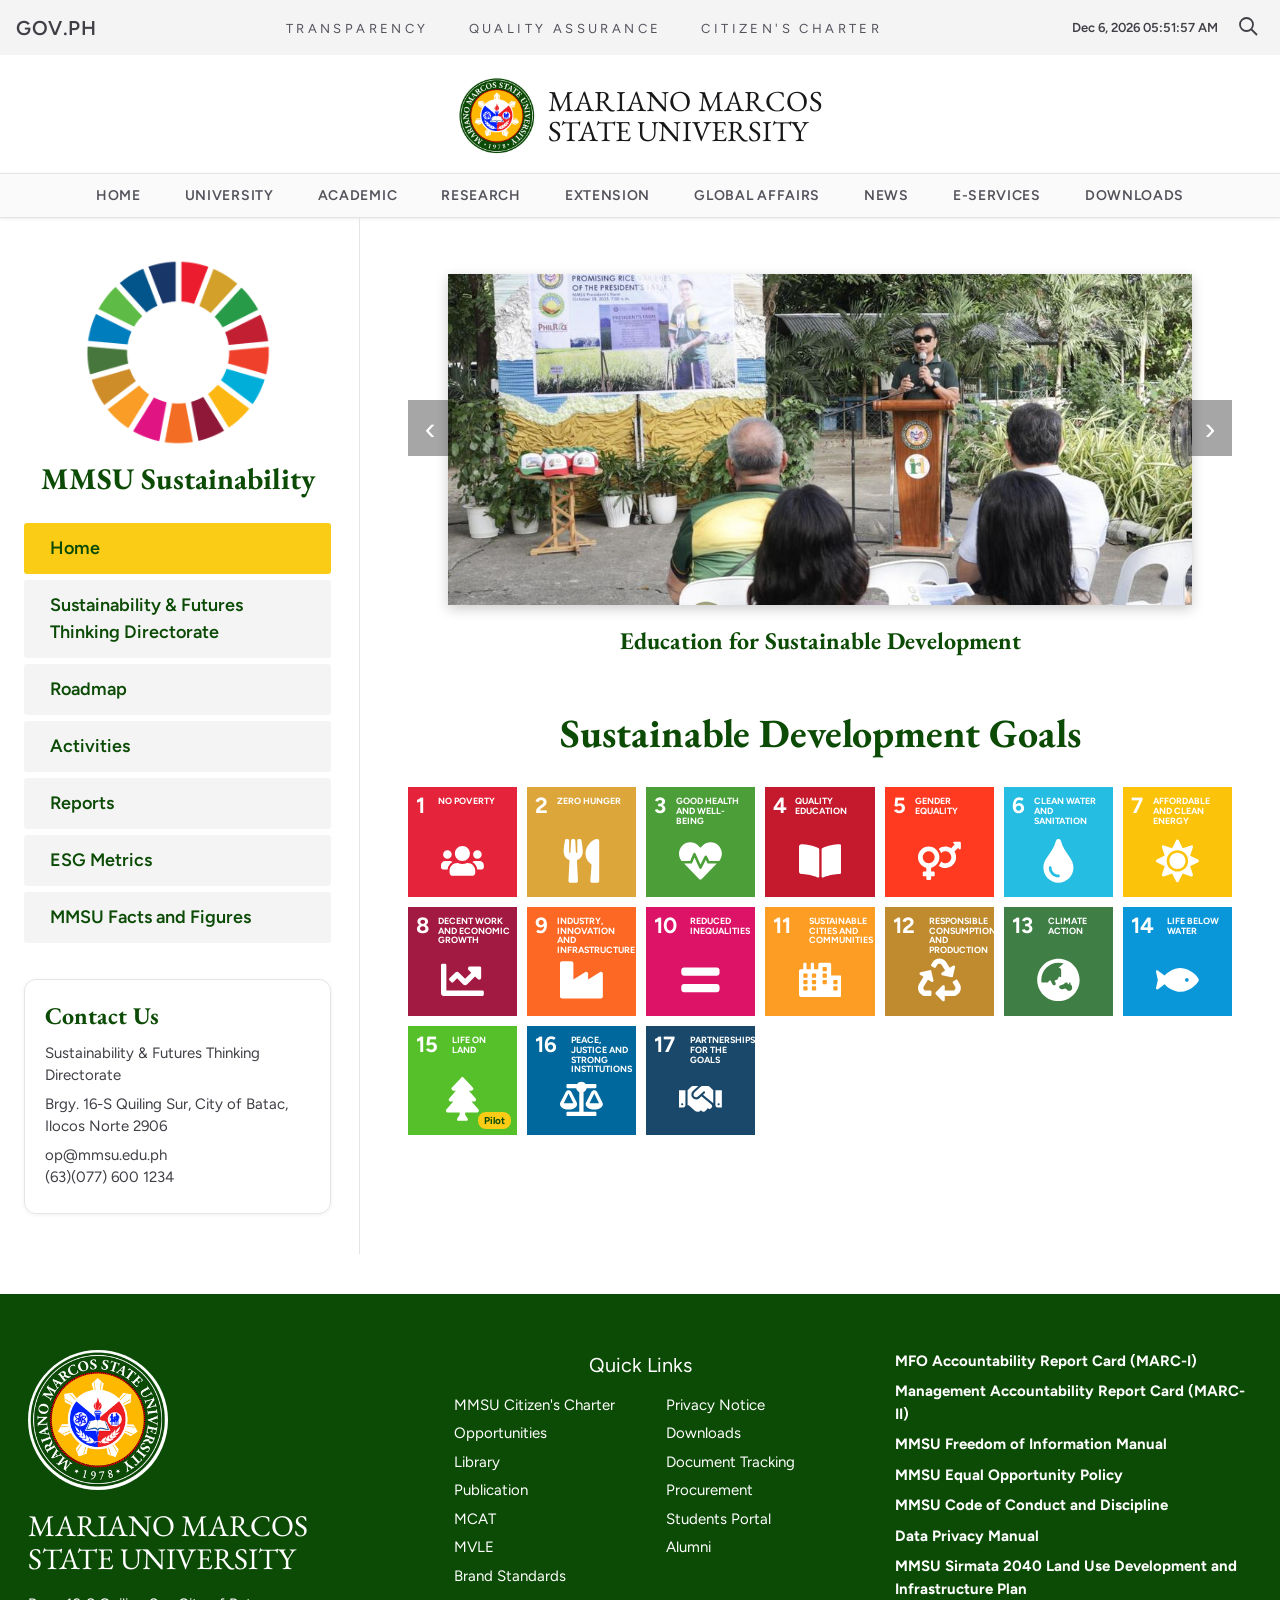
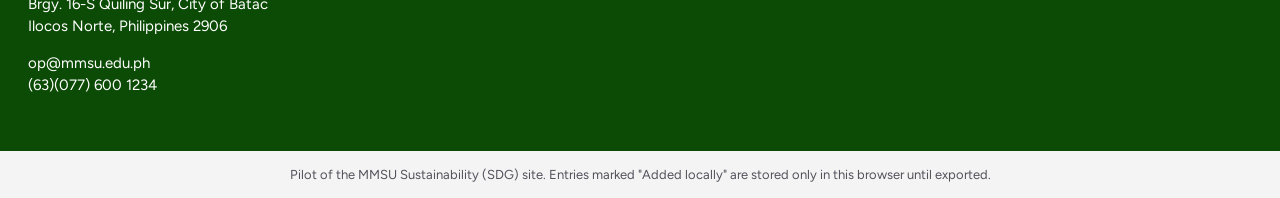
==== commit cdec8ea1: "Insert the 15.2 entries into the SDG 15 pilot site Generates 36 entries for 15.2.1-15.2.6 from the c" ====
--- a/submission/sdg15/website/index.html
+++ b/submission/sdg15/website/index.html
@@ -243,7 +243,7 @@
 <body>
 <div id="app"></div>
 <noscript><p style="padding:24px;font-family:sans-serif">This site needs JavaScript to show the SDG pages.</p></noscript>
-<script>window.SDG_DATA={"sdg":{"number":15,"name":"Life on Land","color":"#56C02B","titleColor":"#3FF500","commitment":"Take an active role in protecting and promoting sustainable use of terrestrial ecosystems, responsible land use, and biodiversity conservation."},"metrics":[{"code":"15.1","heading":"Research on land ecosystems","group":"RESEARCH ON LAND ECOSYSTEMS","indicators":[{"code":"15.1","title":"Research on land ecosystems","question":"Scholarly research on terrestrial ecosystems, forests, biodiversity, soils and land degradation.","note":"THE takes the research metrics for SDG 15 from Scopus bibliometric data. Institutions do not upload documents for this metric, so the entries below are MMSU's research record on land ecosystems, kept for the team and for checking author affiliations. They are not submitted to THE."}],"short":"Research"},{"code":"15.2","heading":"Supporting land ecosystems through education","group":"PROJECTS AND ACTIVITIES: SUPPORTING LAND ECOSYSTEMS THROUGH EDUCATION","indicators":[{"code":"15.2.1","title":"Events about sustainable use of land","question":"Support or organise events aimed to promote conservation and sustainable utilisation of the land, including forests and wild land."},{"code":"15.2.2","title":"Sustainably farmed food on campus (policy)","question":"Have a policy that food on campus is sustainably farmed."},{"code":"15.2.3","title":"Maintain and extend current ecosystems' biodiversity","question":"Work directly to maintain and extend existing ecosystems and their biodiversity, of both plants and animals, especially ecosystems under threat."},{"code":"15.2.4","title":"Educational programmes on ecosystems","question":"Offer educational programmes on ecosystems (looking at wild flora and fauna) for local or national communities."},{"code":"15.2.5","title":"Sustainable management of land for agriculture (educational outreach)","question":"Offer educational programme/outreach for local or national communities on sustainable management of land for agriculture."},{"code":"15.2.6","title":"Sustainable management of land for tourism (educational outreach)","question":"Offer educational programme/outreach for local or national communities on sustainable management of land for tourism."}],"short":"Education"},{"code":"15.3","heading":"Supporting land ecosystems through action","group":"SUPPORTING LAND ECOSYSTEMS THROUGH ACTION","indicators":[{"code":"15.3.1","title":"Sustainable use, conservation and restoration of land (policy)","question":"Have a policy to ensure the conservation, restoration and sustainable use of terrestrial ecosystems associated with the university, in particular forests, mountains and drylands."},{"code":"15.3.2","title":"Monitoring IUCN and other conservation species (policy)","question":"Have a policy to ensure that IUCN Red List species and national conservation list species with habitats in areas affected by university operations are identified, monitored and protected."},{"code":"15.3.3","title":"Local biodiversity included in planning and development","question":"Include local biodiversity into any planning and development process (e.g. construction of new buildings)."},{"code":"15.3.4","title":"Alien species impact reduction (policy)","question":"Have a policy to reduce the impact of alien species on campus."},{"code":"15.3.5","title":"Collaboration for shared land ecosystems","question":"Collaborate with the local community to maintain shared land ecosystems."}],"short":"Action"},{"code":"15.4","heading":"Land-sensitive waste disposal","group":"LAND SENSITIVE WASTE DISPOSAL","indicators":[{"code":"15.4.1","title":"Water discharge guidelines and standards","question":"Have water quality standards and guidelines for water discharges (to uphold water quality in order to protect ecosystems, wildlife, and human health and welfare)."},{"code":"15.4.2","title":"Policy on plastic waste reduction","question":"Have a policy on reducing plastic waste on campus."},{"code":"15.4.3","title":"Policy on hazardous waste disposal","question":"Have a policy, process or practice on waste disposal covering hazardous materials."}],"short":"Waste disposal"}],"entries":{"15.1":[{"id":"e01","years":"2025","sortYear":2025,"type":"Award","title":"From wild foods to policy innovation: MMSU's indigenous food plants program as a model for sustainable and inclusive agriculture","people":"Menisa A. Antonio, Ma. Concepcion Birginias, Josefa Pugat, Maingeline Vivit, Ruby Rose Tamayo","summary":"Best Paper, sustainable and smart agri-aquaculture and climate resilience category, 2025 SUC-ACAP Biennial Conference and General Assembly (27 to 29 August 2025, Tagbilaran City, Bohol). The paper covers conservation of wild food plants through in situ, ex situ and circa situ approaches and the adoption of the program by the Regional Development Council of Region 1.","sourceLabel":"MMSU Research Directorate, 29 August 2025","sourceUrl":"https://research.mmsu.edu.ph/news/details/mmsu-research-on-indigenous-food-plants-wins-best-paper-at-suc-acap-2025-conference","status":"Verified on the source page","note":"Conference paper; Scopus indexing not checked.","detail":{"lead":"MMSU's indigenous food plants paper won Best Paper at the 2025 SUC-ACAP conference, ahead of eight other papers in its category.","photos":[{"img":"ifp","caption":"Partners receive indigenous food plant planting materials for the Community Foodscapes and Seedbanks, World Food Day 2025. (Photo: MMSU)"},{"img":"alukon","caption":"Farmers and local officials trained on alukon (himbabao) propagation, Brgy. 11 Sta. Rosa, Sarrat, 2 May 2025. (Photo: MMSU)"}],"facts":[["Event","2025 SUC-ACAP Biennial Conference and General Assembly"],["Dates and place","27 to 29 August 2025, Metro Center Hotel, Tagbilaran City, Bohol"],["Category","Sustainable and smart agri-aquaculture and climate resilience"],["Principal author","Dr. Menisa A. Antonio, senior science research specialist, Research Directorate"],["Co-authors","Ma. Concepcion Birginias, Josefa Pugat, Maingeline Vivit, Ruby Rose Tamayo"],["Conference","Hosted with Bohol Island State University; 42 SUCs took part"]],"sections":[{"h":"What the paper covers","p":["The paper, \"From wild foods to policy innovation: MMSU's indigenous food plants program as a model for sustainable and inclusive agriculture\", describes the Indigenous Food Plants (IFP) program, which brings together conservation, innovation, policy and education. The program documented IFP species in Ilocos Norte and developed production technologies for crops such as himbabao (alokon), gac (sugodsugod) and latok (kapaskapas).","Conservation follows a triad of approaches: an IFP Botanical Garden (ex situ), a himbabao genebank at the MMSU Forest Reserve, circa situ cultivation of the wild yams kamangeg and dolian, and the integration of IFPs into community foodscapes. MMSU is also advancing omics-based molecular characterization to support conservation and use.","The IFP program is the first R&D initiative adopted by the Regional Development Council of Region 1, providing input for policy advocacy."]},{"h":"Where the work began","list":["2003: MMSU researchers surveyed five Ilocos Norte towns for vanishing plants and validated 77 using IUCN criteria.","2008 to 2010: survey and characterization of indigenous food plants in Ilocos Norte.","2011: SEARCA Discussion Paper No. 2011-2 documented 46 indigenous food plants from 27 families.","2019: Best Poster on the phenology of alukon at the Plant Biology Forum, UPLB."]},{"h":"For the 15.1 record (suggestions)","list":["Check whether the conference paper is indexed in Scopus; proceedings are not always indexed.","If a journal version exists, add it as a separate entry with its DOI."]}],"related":["e11","e12","e13","e07","e04","e14"],"sources":[{"label":"MMSU Research Directorate, 29 August 2025","url":"https://research.mmsu.edu.ph/news/details/mmsu-research-on-indigenous-food-plants-wins-best-paper-at-suc-acap-2025-conference"},{"label":"Philippine News Agency, Facebook post on the NRCMC botanical garden, 6 June 2026","url":"https://www.facebook.com/pnagovph/posts/1411199747723142/"}]}},{"id":"e02","years":"2024 to 2026","sortYear":2026,"type":"Research project","title":"Nature-based Solutions (NbS) for Sustainable Mangrove Management and Resilient Coastal Communities Through Innovative Green Engineering Approach","people":"Dr. Arlene L. Gonzales (Project Leader), with DENR-PENRO Ilocos Norte, the Provincial Government and the LGUs of Badoc and Currimao","summary":"DOST-PCAARRD-funded project (1 May 2024 to 30 April 2026) in Badoc and Currimao, Ilocos Norte. It addresses the poor hydrological conditions that keep young mangrove propagules from surviving, using technology-assisted plantations and bamboo-engineered structures.","sourceLabel":"DOST-PCAARRD, 7 August 2024","sourceUrl":"https://www.pcaarrd.dost.gov.ph/index.php/quick-information-dispatch-qid-articles/dost-pcaarrd-mmsu-launch-nature-based-solutions-project-on-mangrove-management-in-ilocos-norte","status":"Verified on the source page","note":"Coastal ecosystem; the team may weigh it under SDG 14 as well."},{"id":"e03","years":"2025","sortYear":2025,"type":"Research project","title":"Enhancing the productivity of rice-based cropping systems through soil health management (Project SLaM 2023/146)","people":"Dr. Janet Villamor (MMSU project lead), with Griffith University, ACIAR and DOST-PCAARRD","summary":"MMSU joined a five-year program to develop soil knowledge and capacity for more productive and sustainable cropping systems. It evaluates nutrient management and develops yield-calibrated soil health indices for rice-garlic, rice-rice and rice-onion systems in Ilocos Norte, Tarlac and Bataan.","sourceLabel":"MMSU News, 31 March and 3 July 2025","sourceUrl":"https://www.mmsu.edu.ph/news/mmsu-tapped-as-key-partner-in-enhancing-ph-cropping-systems-through-soil-health-management","status":"Verified on the source page","note":"Agricultural soil research; confirm it falls under THE's land-ecosystems keywords."},{"id":"e04","years":"2023","sortYear":2023,"type":"Study","title":"Characterization and Evaluation of Indigenous Food Plant Species","people":"Menisa A. Antonio, Bjorn S. Santos, Maria Concepcion Birginias, Jomel Agreda, Bella Gervacio","summary":"Study under the parent project \"Strengthening the Resilience of Iloco Crop Diversity Through Complementary Conservation Approach\", with related studies on ex situ conservation facilities and community foodscapes and seedbanks. Status: extended.","sourceLabel":"MMSU Research portal, record 801","sourceUrl":"https://research.mmsu.edu.ph/research/details/801","status":"Verified on the source page"},{"id":"e05","years":"2022 to 2023","sortYear":2023,"type":"Study","title":"Documentation of Dipterocarp Species in Second Growth Forest of Ilocos Norte","people":"Bonne Jovi J. Orteza","summary":"Expected outputs: a handbook of dipterocarp species in Ilocos Norte and a map of dipterocarp forest. Status: extended.","sourceLabel":"MMSU Research portal, record 691","sourceUrl":"https://research.mmsu.edu.ph/research/details/691","status":"Verified on the source page"},{"id":"e06","years":"2017 to 2021","sortYear":2021,"type":"Study","title":"Assessment and selection of suitable indigenous timber species under denuded hilly areas in Ilocos Norte","people":"Charito Samsam, Sergia Garma, Joselito Rosario, Roseller Ayson","summary":"Completed study under the parent project on species-site suitability of indigenous timber species in denuded areas, with a related performance evaluation of promising species under different management strategies on hilly denuded land.","sourceLabel":"MMSU Research portal, records 493 and 494","sourceUrl":"https://research.mmsu.edu.ph/research/details/493","status":"Verified on the source page"},{"id":"e07","years":"2019","sortYear":2019,"type":"Award","title":"Phenology of Broussonetia luzonica (Blanco) Bur.: A Promising Indigenous Vegetable","people":"Menisa A. Antonio, Evangeline S. Galacgac, Rodel T. Utrera","summary":"Best Poster, 2019 Plant Biology Forum, University of the Philippines Los Baños (29 to 30 April 2019). The study characterised alukon (himbabao) trees in four ecological zones of Ilocos Norte: morphology, reproductive characters, growth stages and flowering habit.","sourceLabel":"MMSU News","sourceUrl":"https://www.mmsu.edu.ph/news/mmsu-savants-win-in-2019-plant-bio-forum","status":"Verified on the source page","note":"Poster; Scopus indexing not checked."},{"id":"e08","years":"2012 to 2017","sortYear":2017,"type":"Research project","title":"Resource Assessment and Evaluation of Dipterocarps and Premium Indigenous Timber Species in Ilocos Norte","people":"Joselito Rosario, Charito Samsam","summary":"Completed project that located and documented superior mother trees of dipterocarps and other indigenous timber species in Ilocos Norte and evaluated their phenotypic qualities and phenology.","sourceLabel":"MMSU Research portal, record 101","sourceUrl":"https://research.mmsu.edu.ph/research/details/101","status":"Verified on the source page"},{"id":"e09","years":"2012 to 2015","sortYear":2015,"type":"Study","title":"Documentation of Dipterocarp Species in Second Growth Forest in Selected Municipalities of Ilocos Norte","people":"Charlie Batin, Roseller Ayson, Dionisio Jamias, Erle Stanley Damaso, Mary Ann Gorospe","summary":"Documentation of dipterocarp trees dominating second-growth forests in Nueva Era, Pasuquin, Vintar, Adams and Pagudpud, with diameter, species and stocking data. Status: deferred.","sourceLabel":"MMSU Research portal, record 111","sourceUrl":"https://research.mmsu.edu.ph/research/details/111","status":"Verified on the source page"},{"id":"e10","years":"2011 to 2014","sortYear":2014,"type":"Research project","title":"Resource Assessment of Existing Potential Biofuel-Source Species in Ilocos Norte","people":"Joselito Rosario, Charito Samsam, Dionisio Jamias, Sergia Garma","summary":"Completed project that built a database of energy-producing tree species in Region I through exploration, identification, abundance and phenology studies, with DENR, DA and local governments.","sourceLabel":"MMSU Research portal, record 107","sourceUrl":"https://research.mmsu.edu.ph/research/details/107","status":"Verified on the source page","note":"Related; energy-tree species rather than conservation."},{"id":"e11","years":"2011","sortYear":2011,"type":"Publication","title":"Survey and Characterization of Indigenous Food Plants in Ilocos Norte, Philippines","people":"Menisa A. Antonio, Rodel T. Utrera, Epifania O. Agustin, Dionisio L. Jamias, Araceli J. Badar, Miriam E. Pascua","summary":"SEARCA Agriculture and Development Discussion Paper No. 2011-2 (61 pages). Documented 46 indigenous food plants from 27 families in seven upland and remote municipalities, most of them wild species, and reported that MMSU maintains their germplasm as living plants and seeds.","sourceLabel":"SEARCA Discussion Papers","sourceUrl":"https://www.searca.org/pubs/discussion-papers?pid=130","status":"Verified on the source page","note":"Discussion paper; Scopus indexing not checked."},{"id":"e12","years":"2008 to 2010","sortYear":2010,"type":"Research project","title":"Survey and characterization of indigenous food plants in Ilocos Norte, Philippines","people":"Menisa Antonio, Rodel T. Utrera, Epifania O. Agustin","summary":"Completed program (1 November 2008 to 20 June 2010) that produced the 2011 SEARCA discussion paper.","sourceLabel":"MMSU Research portal, record 766","sourceUrl":"https://research.mmsu.edu.ph/research/details/766","status":"Verified on the source page"},{"id":"e13","years":"2003","sortYear":2003,"type":"News","title":"MMSU researchers identify vanishing plant species","people":"Dr. Miriam Pascua, Menisa Antonio, Dionisio Bucao and colleagues","summary":"Survey of Laoag City, Batac, Pasuquin, San Nicolas and Dingras: of 124 plants that elders perceived to be vanishing, 77 were validated as such using IUCN criteria, 45 classified as endangered and 32 as vulnerable.","sourceLabel":"The Philippine Star, 14 September 2003","sourceUrl":"https://philstar.com/business/2003/09/14/220344/mmsu-researchers-identify-vanishing-plant-species","status":"Verified on the source page","note":"The classification applied IUCN criteria locally; it is not the IUCN Red List."},{"id":"e14","years":"Ongoing","sortYear":2027,"type":"Research centre","title":"Natural Resources Conservation and Management Center (NRCMC)","people":"Center Chief: Mae Ann R. Batuyong","summary":"MMSU's research hub for the conservation of flora and fauna in the Ilocos Region. It leads R&D on plant genetic resources characterization, conservation of plants, animals and water resources, forest resource conservation and fishery resource management.","sourceLabel":"MMSU Research Directorate, centers","sourceUrl":"https://research.mmsu.edu.ph/centers/nrcmc","status":"Verified on the source page","detail":{"lead":"MMSU's research hub for the conservation of flora and fauna in the Ilocos Region, with work on plant genetic resources, forest resources and ecosystem assessment.","photos":[{"img":"nrcmc","caption":"Image on the NRCMC page of the MMSU Research Directorate portal."}],"facts":[["Type","Research centre"],["Unit","MMSU Research Directorate"],["Center Chief","Mae Ann R. Batuyong, PhD Biology (Plant Sciences Track)"],["Researchers listed","8, including Menisa A. Antonio (PhD Botany)"],["Portal page","research.mmsu.edu.ph/centers/nrcmc"]],"sections":[{"h":"Vision and objective","p":["The NRCMC envisions MMSU to become the research, promotion and conservation hub of flora and fauna in the Ilocos Region, working through inter-disciplinary, multi-sectoral and inter-agency collaboration and partnership. It spearheads R&D on plant genetic resources characterization, conservation of plants, animals and water resources, forest resource conservation and fishery resource management.","Its stated objective is to sustain natural resource health and services, and to establish in situ and ex situ conservation activities for Ilocos flora and fauna."]},{"h":"Research areas on land ecosystems","list":["Plant and animal genetic resources characterization, utilization and management","Conservation of flora and fauna and water resources","Forest resource and ecosystem assessment and conservation","Policy studies for ecosystem services","Culture protocol and mass propagation of wild mushroom"]},{"h":"Studies listed on the centre page","items":[{"title":"Phenological Assessment of Selected Indigenous Timber Species in Ilocos Norte","people":"Charito Samsam, Joselito Rosario, Sergia Garma, Roseller Ayson","text":"Develops a seed calendar for planting-stock production in rehabilitating denuded areas. Suggested collection windows: D. dao August to September, V. parviflora September to October, S. supa May to June, I. bijuga October to November, and A. thurifera April to May."},{"title":"Evaluation of Suitable Indigenous Timber Species in Different Site Conditions","people":"Charito Samsam, Joselito Rosario, Sergia Garma, Roseller Ayson, Bonne Jovi Orteza","text":"Identifies promising species for rehabilitating denuded hilly areas in Ilocos Norte. Non-dipterocarps such as V. parviflora, W. pubescens, I. bijuga, S. supa and D. dao are recommended for open and degraded areas; dipterocarps such as H. plagata, A. thurifera and S. guiso are promising but need a compatible species mixture in early growth."},{"title":"Fertilizer Management of Different Indigenous Timber Species Under Semi-Arid Hilly Area Condition","people":"Charito Samsam, Joselito Rosario, Sergia Garma, Roseller Ayson, Bonne Jovi Orteza","text":"Finds that 50 g of 14-14-14 plus 300 g of organic fertilizer was enough to improve the growth, biomass, vigor and survival of newly planted indigenous timber species on nutrient-poor hilly land."},{"title":"Development of Propagation Management Technology for the Wild Vegetable Alokon (Broussonetia luzonica)","people":"Maria Concepcion B. Birginias, Menisa A. Antonio, Josefa L. Pugat","text":"Works out how to propagate alokon by stem cuttings, for domestication and for establishing duplicate mother trees at MMSU. Hormex as rooting hormone and 40 cm cuttings gave the highest survival."}]},{"h":"For the 15.1 record (suggestions)","list":["Ask the centre for its Scopus-indexed outputs on land topics, 2021 to 2025.","Check that each researcher's Scopus profile lists Mariano Marcos State University as the affiliation.","Add any 2025 paper or project as its own entry."]}],"related":["e08","e06","e09","e07","e01"],"sources":[{"label":"MMSU Research Directorate, Natural Resources Conservation & Management Center","url":"https://research.mmsu.edu.ph/centers/nrcmc"}]}}]}};window.SDG_ICONS={"1":"\u003csvg stroke=\"currentColor\" fill=\"currentColor\" stroke-width=\"0\" viewBox=\"0 0 640 512\" color=\"#ffffff\" aria-hidden=\"true\" focusable=\"false\" style=\"color:#ffffff\" height=\"1em\" width=\"1em\" xmlns=\"http://www.w3.org/2000/svg\">\u003cpath d=\"M96 224c35.3 0 64-28.7 64-64s-28.7-64-64-64-64 28.7-64 64 28.7 64 64 64zm448 0c35.3 0 64-28.7 64-64s-28.7-64-64-64-64 28.7-64 64 28.7 64 64 64zm32 32h-64c-17.6 0-33.5 7.1-45.1 18.6 40.3 22.1 68.9 62 75.1 109.4h66c17.7 0 32-14.3 32-32v-32c0-35.3-28.7-64-64-64zm-256 0c61.9 0 112-50.1 112-112S381.9 32 320 32 208 82.1 208 144s50.1 112 112 112zm76.8 32h-8.3c-20.8 10-43.9 16-68.5 16s-47.6-6-68.5-16h-8.3C179.6 288 128 339.6 128 403.2V432c0 26.5 21.5 48 48 48h288c26.5 0 48-21.5 48-48v-28.8c0-63.6-51.6-115.2-115.2-115.2zm-223.7-13.4C161.5 263.1 145.6 256 128 256H64c-35.3 0-64 28.7-64 64v32c0 17.7 14.3 32 32 32h65.9c6.3-47.4 34.9-87.3 75.2-109.4z\">\u003c/path>\u003c/svg>","2":"\u003csvg stroke=\"currentColor\" fill=\"currentColor\" stroke-width=\"0\" viewBox=\"0 0 416 512\" color=\"#ffffff\" aria-hidden=\"true\" focusable=\"false\" style=\"color:#ffffff\" height=\"1em\" width=\"1em\" xmlns=\"http://www.w3.org/2000/svg\">\u003cpath d=\"M207.9 15.2c.8 4.7 16.1 94.5 16.1 128.8 0 52.3-27.8 89.6-68.9 104.6L168 486.7c.7 13.7-10.2 25.3-24 25.3H80c-13.7 0-24.7-11.5-24-25.3l12.9-238.1C27.7 233.6 0 196.2 0 144 0 109.6 15.3 19.9 16.1 15.2 19.3-5.1 61.4-5.4 64 16.3v141.2c1.3 3.4 15.1 3.2 16 0 1.4-25.3 7.9-139.2 8-141.8 3.3-20.8 44.7-20.8 47.9 0 .2 2.7 6.6 116.5 8 141.8.9 3.2 14.8 3.4 16 0V16.3c2.6-21.6 44.8-21.4 48-1.1zm119.2 285.7l-15 185.1c-1.2 14 9.9 26 23.9 26h56c13.3 0 24-10.7 24-24V24c0-13.2-10.7-24-24-24-82.5 0-221.4 178.5-64.9 300.9z\">\u003c/path>\u003c/svg>","3":"\u003csvg stroke=\"currentColor\" fill=\"currentColor\" stroke-width=\"0\" viewBox=\"0 0 512 512\" color=\"#ffffff\" aria-hidden=\"true\" focusable=\"false\" style=\"color:#ffffff\" height=\"1em\" width=\"1em\" xmlns=\"http://www.w3.org/2000/svg\">\u003cpath d=\"M320.2 243.8l-49.7 99.4c-6 12.1-23.4 11.7-28.9-.6l-56.9-126.3-30 71.7H60.6l182.5 186.5c7.1 7.3 18.6 7.3 25.7 0L451.4 288H342.3l-22.1-44.2zM473.7 73.9l-2.4-2.5c-51.5-52.6-135.8-52.6-187.4 0L256 100l-27.9-28.5c-51.5-52.7-135.9-52.7-187.4 0l-2.4 2.4C-10.4 123.7-12.5 203 31 256h102.4l35.9-86.2c5.4-12.9 23.6-13.2 29.4-.4l58.2 129.3 49-97.9c5.9-11.8 22.7-11.8 28.6 0l27.6 55.2H481c43.5-53 41.4-132.3-7.3-182.1z\">\u003c/path>\u003c/svg>","4":"\u003csvg stroke=\"currentColor\" fill=\"currentColor\" stroke-width=\"0\" viewBox=\"0 0 576 512\" color=\"#ffffff\" aria-hidden=\"true\" focusable=\"false\" style=\"color:#ffffff\" height=\"1em\" width=\"1em\" xmlns=\"http://www.w3.org/2000/svg\">\u003cpath d=\"M542.22 32.05c-54.8 3.11-163.72 14.43-230.96 55.59-4.64 2.84-7.27 7.89-7.27 13.17v363.87c0 11.55 12.63 18.85 23.28 13.49 69.18-34.82 169.23-44.32 218.7-46.92 16.89-.89 30.02-14.43 30.02-30.66V62.75c.01-17.71-15.35-31.74-33.77-30.7zM264.73 87.64C197.5 46.48 88.58 35.17 33.78 32.05 15.36 31.01 0 45.04 0 62.75V400.6c0 16.24 13.13 29.78 30.02 30.66 49.49 2.6 149.59 12.11 218.77 46.95 10.62 5.35 23.21-1.94 23.21-13.46V100.63c0-5.29-2.62-10.14-7.27-12.99z\">\u003c/path>\u003c/svg>","5":"\u003csvg stroke=\"currentColor\" fill=\"currentColor\" stroke-width=\"0\" viewBox=\"0 0 576 512\" color=\"#ffffff\" aria-hidden=\"true\" focusable=\"false\" style=\"color:#ffffff\" height=\"1em\" width=\"1em\" xmlns=\"http://www.w3.org/2000/svg\">\u003cpath d=\"M564 0h-79c-10.7 0-16 12.9-8.5 20.5l16.9 16.9-48.7 48.7C422.5 72.1 396.2 64 368 64c-33.7 0-64.6 11.6-89.2 30.9 14 16.7 25 36 32.1 57.1 14.5-14.8 34.7-24 57.1-24 44.1 0 80 35.9 80 80s-35.9 80-80 80c-22.3 0-42.6-9.2-57.1-24-7.1 21.1-18 40.4-32.1 57.1 24.5 19.4 55.5 30.9 89.2 30.9 79.5 0 144-64.5 144-144 0-28.2-8.1-54.5-22.1-76.7l48.7-48.7 16.9 16.9c2.4 2.4 5.4 3.5 8.4 3.5 6.2 0 12.1-4.8 12.1-12V12c0-6.6-5.4-12-12-12zM144 64C64.5 64 0 128.5 0 208c0 68.5 47.9 125.9 112 140.4V400H76c-6.6 0-12 5.4-12 12v40c0 6.6 5.4 12 12 12h36v36c0 6.6 5.4 12 12 12h40c6.6 0 12-5.4 12-12v-36h36c6.6 0 12-5.4 12-12v-40c0-6.6-5.4-12-12-12h-36v-51.6c64.1-14.6 112-71.9 112-140.4 0-79.5-64.5-144-144-144zm0 224c-44.1 0-80-35.9-80-80s35.9-80 80-80 80 35.9 80 80-35.9 80-80 80z\">\u003c/path>\u003c/svg>","6":"\u003csvg stroke=\"currentColor\" fill=\"currentColor\" stroke-width=\"0\" viewBox=\"0 0 352 512\" color=\"#ffffff\" aria-hidden=\"true\" focusable=\"false\" style=\"color:#ffffff\" height=\"1em\" width=\"1em\" xmlns=\"http://www.w3.org/2000/svg\">\u003cpath d=\"M205.22 22.09c-7.94-28.78-49.44-30.12-58.44 0C100.01 179.85 0 222.72 0 333.91 0 432.35 78.72 512 176 512s176-79.65 176-178.09c0-111.75-99.79-153.34-146.78-311.82zM176 448c-61.75 0-112-50.25-112-112 0-8.84 7.16-16 16-16s16 7.16 16 16c0 44.11 35.89 80 80 80 8.84 0 16 7.16 16 16s-7.16 16-16 16z\">\u003c/path>\u003c/svg>","7":"\u003csvg stroke=\"currentColor\" fill=\"currentColor\" stroke-width=\"0\" viewBox=\"0 0 512 512\" color=\"#ffffff\" aria-hidden=\"true\" focusable=\"false\" style=\"color:#ffffff\" height=\"1em\" width=\"1em\" xmlns=\"http://www.w3.org/2000/svg\">\u003cpath d=\"M256 160c-52.9 0-96 43.1-96 96s43.1 96 96 96 96-43.1 96-96-43.1-96-96-96zm246.4 80.5l-94.7-47.3 33.5-100.4c4.5-13.6-8.4-26.5-21.9-21.9l-100.4 33.5-47.4-94.8c-6.4-12.8-24.6-12.8-31 0l-47.3 94.7L92.7 70.8c-13.6-4.5-26.5 8.4-21.9 21.9l33.5 100.4-94.7 47.4c-12.8 6.4-12.8 24.6 0 31l94.7 47.3-33.5 100.5c-4.5 13.6 8.4 26.5 21.9 21.9l100.4-33.5 47.3 94.7c6.4 12.8 24.6 12.8 31 0l47.3-94.7 100.4 33.5c13.6 4.5 26.5-8.4 21.9-21.9l-33.5-100.4 94.7-47.3c13-6.5 13-24.7.2-31.1zm-155.9 106c-49.9 49.9-131.1 49.9-181 0-49.9-49.9-49.9-131.1 0-181 49.9-49.9 131.1-49.9 181 0 49.9 49.9 49.9 131.1 0 181z\">\u003c/path>\u003c/svg>","8":"\u003csvg stroke=\"currentColor\" fill=\"currentColor\" stroke-width=\"0\" viewBox=\"0 0 512 512\" color=\"#ffffff\" aria-hidden=\"true\" focusable=\"false\" style=\"color:#ffffff\" height=\"1em\" width=\"1em\" xmlns=\"http://www.w3.org/2000/svg\">\u003cpath d=\"M496 384H64V80c0-8.84-7.16-16-16-16H16C7.16 64 0 71.16 0 80v336c0 17.67 14.33 32 32 32h464c8.84 0 16-7.16 16-16v-32c0-8.84-7.16-16-16-16zM464 96H345.94c-21.38 0-32.09 25.85-16.97 40.97l32.4 32.4L288 242.75l-73.37-73.37c-12.5-12.5-32.76-12.5-45.25 0l-68.69 68.69c-6.25 6.25-6.25 16.38 0 22.63l22.62 22.62c6.25 6.25 16.38 6.25 22.63 0L192 237.25l73.37 73.37c12.5 12.5 32.76 12.5 45.25 0l96-96 32.4 32.4c15.12 15.12 40.97 4.41 40.97-16.97V112c.01-8.84-7.15-16-15.99-16z\">\u003c/path>\u003c/svg>","9":"\u003csvg stroke=\"currentColor\" fill=\"currentColor\" stroke-width=\"0\" viewBox=\"0 0 512 512\" color=\"#ffffff\" aria-hidden=\"true\" focusable=\"false\" style=\"color:#ffffff\" height=\"1em\" width=\"1em\" xmlns=\"http://www.w3.org/2000/svg\">\u003cpath d=\"M475.115 163.781L336 252.309v-68.28c0-18.916-20.931-30.399-36.885-20.248L160 252.309V56c0-13.255-10.745-24-24-24H24C10.745 32 0 42.745 0 56v400c0 13.255 10.745 24 24 24h464c13.255 0 24-10.745 24-24V184.029c0-18.917-20.931-30.399-36.885-20.248z\">\u003c/path>\u003c/svg>","10":"\u003csvg stroke=\"currentColor\" fill=\"currentColor\" stroke-width=\"0\" viewBox=\"0 0 448 512\" color=\"#ffffff\" aria-hidden=\"true\" focusable=\"false\" style=\"color:#ffffff\" height=\"1em\" width=\"1em\" xmlns=\"http://www.w3.org/2000/svg\">\u003cpath d=\"M416 304H32c-17.67 0-32 14.33-32 32v32c0 17.67 14.33 32 32 32h384c17.67 0 32-14.33 32-32v-32c0-17.67-14.33-32-32-32zm0-192H32c-17.67 0-32 14.33-32 32v32c0 17.67 14.33 32 32 32h384c17.67 0 32-14.33 32-32v-32c0-17.67-14.33-32-32-32z\">\u003c/path>\u003c/svg>","11":"\u003csvg stroke=\"currentColor\" fill=\"currentColor\" stroke-width=\"0\" viewBox=\"0 0 640 512\" color=\"#ffffff\" aria-hidden=\"true\" focusable=\"false\" style=\"color:#ffffff\" height=\"1em\" width=\"1em\" xmlns=\"http://www.w3.org/2000/svg\">\u003cpath d=\"M616 192H480V24c0-13.26-10.74-24-24-24H312c-13.26 0-24 10.74-24 24v72h-64V16c0-8.84-7.16-16-16-16h-16c-8.84 0-16 7.16-16 16v80h-64V16c0-8.84-7.16-16-16-16H80c-8.84 0-16 7.16-16 16v80H24c-13.26 0-24 10.74-24 24v360c0 17.67 14.33 32 32 32h576c17.67 0 32-14.33 32-32V216c0-13.26-10.75-24-24-24zM128 404c0 6.63-5.37 12-12 12H76c-6.63 0-12-5.37-12-12v-40c0-6.63 5.37-12 12-12h40c6.63 0 12 5.37 12 12v40zm0-96c0 6.63-5.37 12-12 12H76c-6.63 0-12-5.37-12-12v-40c0-6.63 5.37-12 12-12h40c6.63 0 12 5.37 12 12v40zm0-96c0 6.63-5.37 12-12 12H76c-6.63 0-12-5.37-12-12v-40c0-6.63 5.37-12 12-12h40c6.63 0 12 5.37 12 12v40zm128 192c0 6.63-5.37 12-12 12h-40c-6.63 0-12-5.37-12-12v-40c0-6.63 5.37-12 12-12h40c6.63 0 12 5.37 12 12v40zm0-96c0 6.63-5.37 12-12 12h-40c-6.63 0-12-5.37-12-12v-40c0-6.63 5.37-12 12-12h40c6.63 0 12 5.37 12 12v40zm0-96c0 6.63-5.37 12-12 12h-40c-6.63 0-12-5.37-12-12v-40c0-6.63 5.37-12 12-12h40c6.63 0 12 5.37 12 12v40zm160 96c0 6.63-5.37 12-12 12h-40c-6.63 0-12-5.37-12-12v-40c0-6.63 5.37-12 12-12h40c6.63 0 12 5.37 12 12v40zm0-96c0 6.63-5.37 12-12 12h-40c-6.63 0-12-5.37-12-12v-40c0-6.63 5.37-12 12-12h40c6.63 0 12 5.37 12 12v40zm0-96c0 6.63-5.37 12-12 12h-40c-6.63 0-12-5.37-12-12V76c0-6.63 5.37-12 12-12h40c6.63 0 12 5.37 12 12v40zm160 288c0 6.63-5.37 12-12 12h-40c-6.63 0-12-5.37-12-12v-40c0-6.63 5.37-12 12-12h40c6.63 0 12 5.37 12 12v40zm0-96c0 6.63-5.37 12-12 12h-40c-6.63 0-12-5.37-12-12v-40c0-6.63 5.37-12 12-12h40c6.63 0 12 5.37 12 12v40z\">\u003c/path>\u003c/svg>","12":"\u003csvg stroke=\"currentColor\" fill=\"currentColor\" stroke-width=\"0\" viewBox=\"0 0 512 512\" color=\"#ffffff\" aria-hidden=\"true\" focusable=\"false\" style=\"color:#ffffff\" height=\"1em\" width=\"1em\" xmlns=\"http://www.w3.org/2000/svg\">\u003cpath d=\"M184.561 261.903c3.232 13.997-12.123 24.635-24.068 17.168l-40.736-25.455-50.867 81.402C55.606 356.273 70.96 384 96.012 384H148c6.627 0 12 5.373 12 12v40c0 6.627-5.373 12-12 12H96.115c-75.334 0-121.302-83.048-81.408-146.88l50.822-81.388-40.725-25.448c-12.081-7.547-8.966-25.961 4.879-29.158l110.237-25.45c8.611-1.988 17.201 3.381 19.189 11.99l25.452 110.237zm98.561-182.915l41.289 66.076-40.74 25.457c-12.051 7.528-9 25.953 4.879 29.158l110.237 25.45c8.672 1.999 17.215-3.438 19.189-11.99l25.45-110.237c3.197-13.844-11.99-24.719-24.068-17.168l-40.687 25.424-41.263-66.082c-37.521-60.033-125.209-60.171-162.816 0l-17.963 28.766c-3.51 5.62-1.8 13.021 3.82 16.533l33.919 21.195c5.62 3.512 13.024 1.803 16.536-3.817l17.961-28.743c12.712-20.341 41.973-19.676 54.257-.022zM497.288 301.12l-27.515-44.065c-3.511-5.623-10.916-7.334-16.538-3.821l-33.861 21.159c-5.62 3.512-7.33 10.915-3.818 16.536l27.564 44.112c13.257 21.211-2.057 48.96-27.136 48.96H320V336.02c0-14.213-17.242-21.383-27.313-11.313l-80 79.981c-6.249 6.248-6.249 16.379 0 22.627l80 79.989C302.689 517.308 320 510.3 320 495.989V448h95.88c75.274 0 121.335-82.997 81.408-146.88z\">\u003c/path>\u003c/svg>","13":"\u003csvg stroke=\"currentColor\" fill=\"currentColor\" stroke-width=\"0\" viewBox=\"0 0 496 512\" color=\"#ffffff\" aria-hidden=\"true\" focusable=\"false\" style=\"color:#ffffff\" height=\"1em\" width=\"1em\" xmlns=\"http://www.w3.org/2000/svg\">\u003cpath d=\"M248 8C111.03 8 0 119.03 0 256s111.03 248 248 248 248-111.03 248-248S384.97 8 248 8zm-11.34 240.23c-2.89 4.82-8.1 7.77-13.72 7.77h-.31c-4.24 0-8.31 1.69-11.31 4.69l-5.66 5.66c-3.12 3.12-3.12 8.19 0 11.31l5.66 5.66c3 3 4.69 7.07 4.69 11.31V304c0 8.84-7.16 16-16 16h-6.11c-6.06 0-11.6-3.42-14.31-8.85l-22.62-45.23c-2.44-4.88-8.95-5.94-12.81-2.08l-19.47 19.46c-3 3-7.07 4.69-11.31 4.69H50.81C49.12 277.55 48 266.92 48 256c0-110.28 89.72-200 200-200 21.51 0 42.2 3.51 61.63 9.82l-50.16 38.53c-5.11 3.41-4.63 11.06.86 13.81l10.83 5.41c5.42 2.71 8.84 8.25 8.84 14.31V216c0 4.42-3.58 8-8 8h-3.06c-3.03 0-5.8-1.71-7.15-4.42-1.56-3.12-5.96-3.29-7.76-.3l-17.37 28.95zM408 358.43c0 4.24-1.69 8.31-4.69 11.31l-9.57 9.57c-3 3-7.07 4.69-11.31 4.69h-15.16c-4.24 0-8.31-1.69-11.31-4.69l-13.01-13.01a26.767 26.767 0 0 0-25.42-7.04l-21.27 5.32c-1.27.32-2.57.48-3.88.48h-10.34c-4.24 0-8.31-1.69-11.31-4.69l-11.91-11.91a8.008 8.008 0 0 1-2.34-5.66v-10.2c0-3.27 1.99-6.21 5.03-7.43l39.34-15.74c1.98-.79 3.86-1.82 5.59-3.05l23.71-16.89a7.978 7.978 0 0 1 4.64-1.48h12.09c3.23 0 6.15 1.94 7.39 4.93l5.35 12.85a4 4 0 0 0 3.69 2.46h3.8c1.78 0 3.35-1.18 3.84-2.88l4.2-14.47c.5-1.71 2.06-2.88 3.84-2.88h6.06c2.21 0 4 1.79 4 4v12.93c0 2.12.84 4.16 2.34 5.66l11.91 11.91c3 3 4.69 7.07 4.69 11.31v24.6z\">\u003c/path>\u003c/svg>","14":"\u003csvg stroke=\"currentColor\" fill=\"currentColor\" stroke-width=\"0\" viewBox=\"0 0 576 512\" color=\"#ffffff\" aria-hidden=\"true\" focusable=\"false\" style=\"color:#ffffff\" height=\"1em\" width=\"1em\" xmlns=\"http://www.w3.org/2000/svg\">\u003cpath d=\"M327.1 96c-89.97 0-168.54 54.77-212.27 101.63L27.5 131.58c-12.13-9.18-30.24.6-27.14 14.66L24.54 256 .35 365.77c-3.1 14.06 15.01 23.83 27.14 14.66l87.33-66.05C158.55 361.23 237.13 416 327.1 416 464.56 416 576 288 576 256S464.56 96 327.1 96zm87.43 184c-13.25 0-24-10.75-24-24 0-13.26 10.75-24 24-24 13.26 0 24 10.74 24 24 0 13.25-10.75 24-24 24z\">\u003c/path>\u003c/svg>","15":"\u003csvg stroke=\"currentColor\" fill=\"currentColor\" stroke-width=\"0\" viewBox=\"0 0 384 512\" color=\"#ffffff\" aria-hidden=\"true\" focusable=\"false\" style=\"color:#ffffff\" height=\"1em\" width=\"1em\" xmlns=\"http://www.w3.org/2000/svg\">\u003cpath d=\"M378.31 378.49L298.42 288h30.63c9.01 0 16.98-5 20.78-13.06 3.8-8.04 2.55-17.26-3.28-24.05L268.42 160h28.89c9.1 0 17.3-5.35 20.86-13.61 3.52-8.13 1.86-17.59-4.24-24.08L203.66 4.83c-6.03-6.45-17.28-6.45-23.32 0L70.06 122.31c-6.1 6.49-7.75 15.95-4.24 24.08C69.38 154.65 77.59 160 86.69 160h28.89l-78.14 90.91c-5.81 6.78-7.06 15.99-3.27 24.04C37.97 283 45.93 288 54.95 288h30.63L5.69 378.49c-6 6.79-7.36 16.09-3.56 24.26 3.75 8.05 12 13.25 21.01 13.25H160v24.45l-30.29 48.4c-5.32 10.64 2.42 23.16 14.31 23.16h95.96c11.89 0 19.63-12.52 14.31-23.16L224 440.45V416h136.86c9.01 0 17.26-5.2 21.01-13.25 3.8-8.17 2.44-17.47-3.56-24.26z\">\u003c/path>\u003c/svg>","16":"\u003csvg stroke=\"currentColor\" fill=\"currentColor\" stroke-width=\"0\" viewBox=\"0 0 640 512\" color=\"#ffffff\" aria-hidden=\"true\" focusable=\"false\" style=\"color:#ffffff\" height=\"1em\" width=\"1em\" xmlns=\"http://www.w3.org/2000/svg\">\u003cpath d=\"M256 336h-.02c0-16.18 1.34-8.73-85.05-181.51-17.65-35.29-68.19-35.36-85.87 0C-2.06 328.75.02 320.33.02 336H0c0 44.18 57.31 80 128 80s128-35.82 128-80zM128 176l72 144H56l72-144zm511.98 160c0-16.18 1.34-8.73-85.05-181.51-17.65-35.29-68.19-35.36-85.87 0-87.12 174.26-85.04 165.84-85.04 181.51H384c0 44.18 57.31 80 128 80s128-35.82 128-80h-.02zM440 320l72-144 72 144H440zm88 128H352V153.25c23.51-10.29 41.16-31.48 46.39-57.25H528c8.84 0 16-7.16 16-16V48c0-8.84-7.16-16-16-16H383.64C369.04 12.68 346.09 0 320 0s-49.04 12.68-63.64 32H112c-8.84 0-16 7.16-16 16v32c0 8.84 7.16 16 16 16h129.61c5.23 25.76 22.87 46.96 46.39 57.25V448H112c-8.84 0-16 7.16-16 16v32c0 8.84 7.16 16 16 16h416c8.84 0 16-7.16 16-16v-32c0-8.84-7.16-16-16-16z\">\u003c/path>\u003c/svg>","17":"\u003csvg stroke=\"currentColor\" fill=\"currentColor\" stroke-width=\"0\" viewBox=\"0 0 640 512\" color=\"#ffffff\" aria-hidden=\"true\" focusable=\"false\" style=\"color:#ffffff\" height=\"1em\" width=\"1em\" xmlns=\"http://www.w3.org/2000/svg\">\u003cpath d=\"M434.7 64h-85.9c-8 0-15.7 3-21.6 8.4l-98.3 90c-.1.1-.2.3-.3.4-16.6 15.6-16.3 40.5-2.1 56 12.7 13.9 39.4 17.6 56.1 2.7.1-.1.3-.1.4-.2l79.9-73.2c6.5-5.9 16.7-5.5 22.6 1 6 6.5 5.5 16.6-1 22.6l-26.1 23.9L504 313.8c2.9 2.4 5.5 5 7.9 7.7V128l-54.6-54.6c-5.9-6-14.1-9.4-22.6-9.4zM544 128.2v223.9c0 17.7 14.3 32 32 32h64V128.2h-96zm48 223.9c-8.8 0-16-7.2-16-16s7.2-16 16-16 16 7.2 16 16-7.2 16-16 16zM0 384h64c17.7 0 32-14.3 32-32V128.2H0V384zm48-63.9c8.8 0 16 7.2 16 16s-7.2 16-16 16-16-7.2-16-16c0-8.9 7.2-16 16-16zm435.9 18.6L334.6 217.5l-30 27.5c-29.7 27.1-75.2 24.5-101.7-4.4-26.9-29.4-24.8-74.9 4.4-101.7L289.1 64h-83.8c-8.5 0-16.6 3.4-22.6 9.4L128 128v223.9h18.3l90.5 81.9c27.4 22.3 67.7 18.1 90-9.3l.2-.2 17.9 15.5c15.9 13 39.4 10.5 52.3-5.4l31.4-38.6 5.4 4.4c13.7 11.1 33.9 9.1 45-4.7l9.5-11.7c11.2-13.8 9.1-33.9-4.6-45.1z\">\u003c/path>\u003c/svg>"};window.SDG_IMG={"logo":"[data-uri]","wheel":"[data-uri]","sdg15":"[data-uri]","slide1":"[data-uri]","slide2":"[data-uri]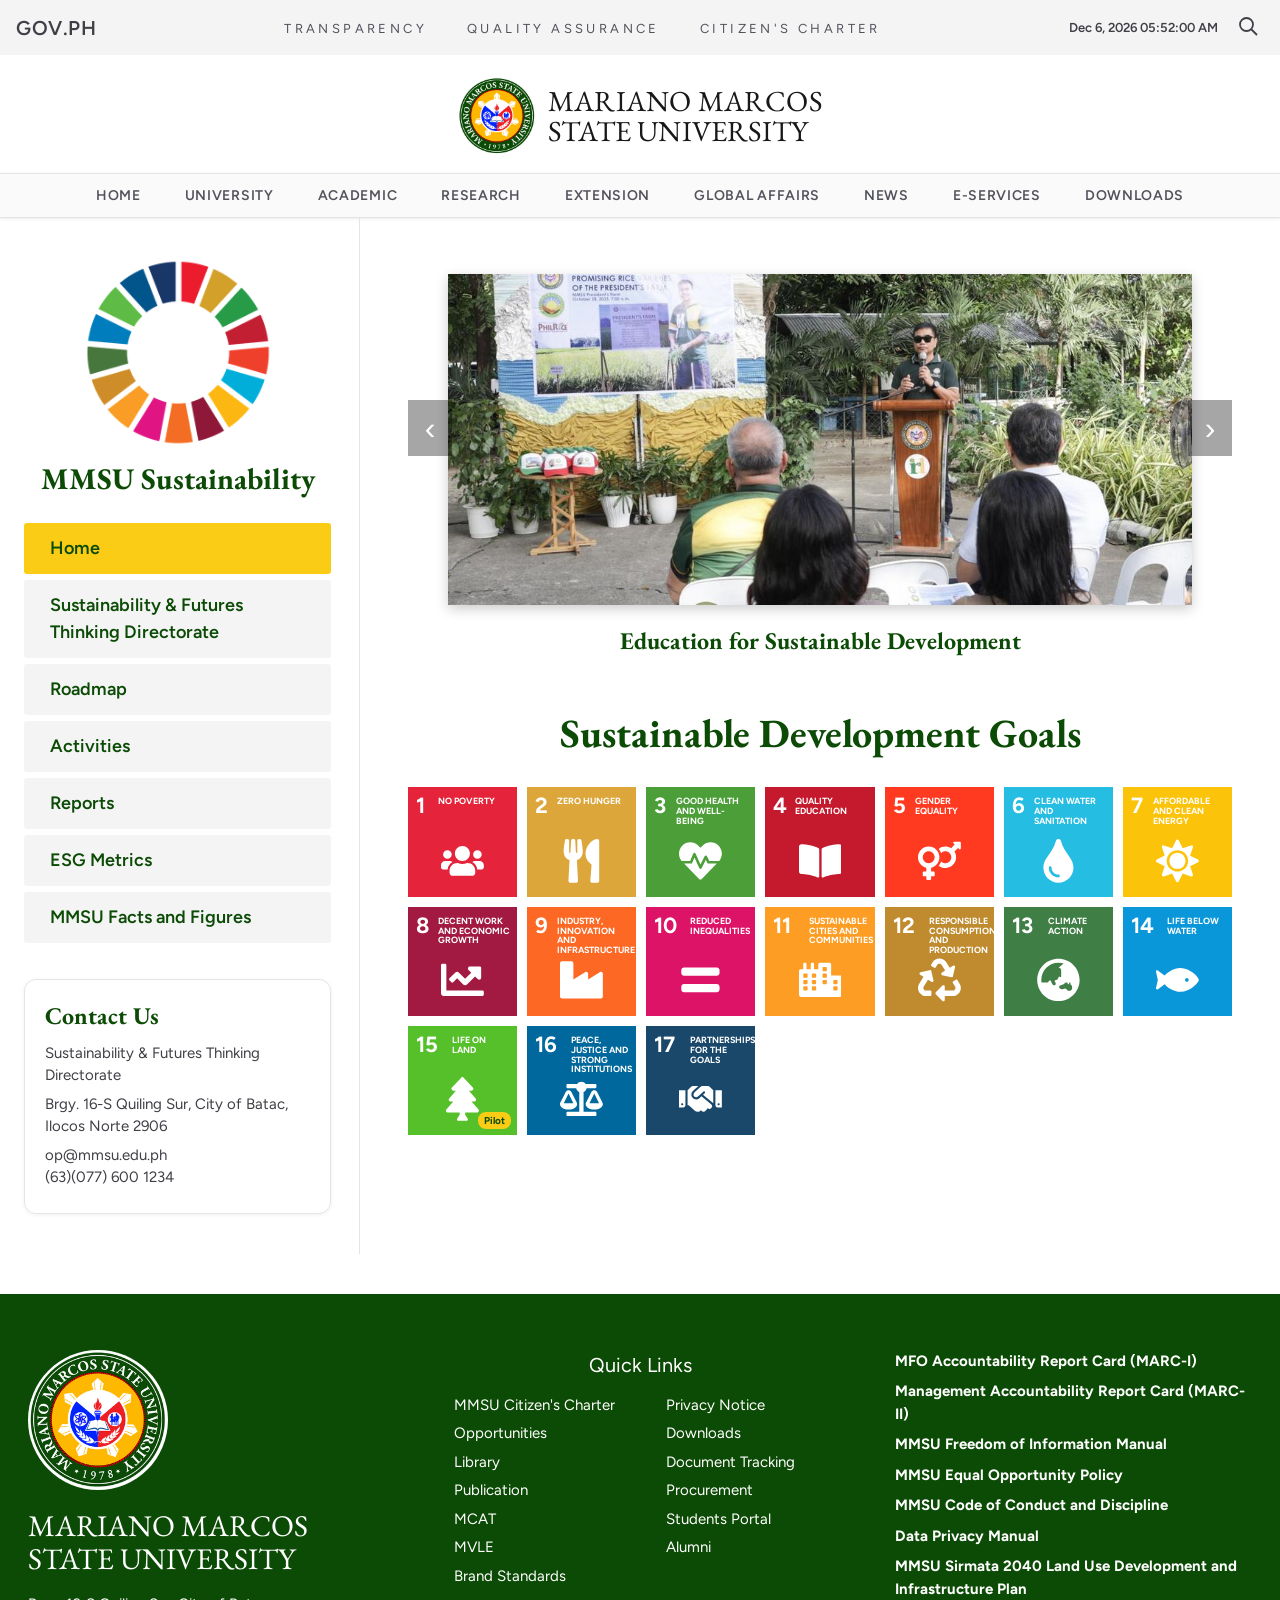
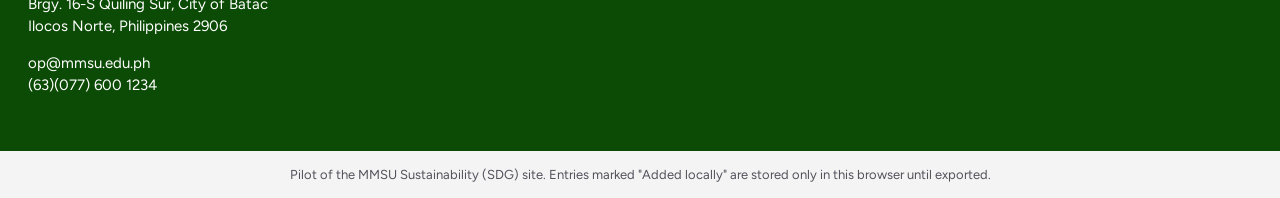
==== commit a594d865: "Add one-page version of the SDG 15 pilot site SDG 15 opens a single page with every entry in full, g" ====
--- a/submission/sdg15/website/index.html
+++ b/submission/sdg15/website/index.html
@@ -69,7 +69,7 @@
 .contact p { margin: 0 0 6px; font-size: 15px; color: var(--z700); }
 .main { padding-block: 40px 64px; padding-left: 48px; padding-right: max(48px, env(safe-area-inset-right, 0px)); min-width: 0; }
 .main.with-toc { display: grid; grid-template-columns: minmax(0, 1fr) 230px; gap: 40px; }
-.toc { position: sticky; top: 16px; align-self: start; font-size: 14px; }
+.toc { position: sticky; top: 16px; align-self: start; font-size: 14px; max-height: calc(100vh - 32px); overflow-y: auto; }
 .toc h2 { font-size: 12px; letter-spacing: 1px; text-transform: uppercase; color: var(--z700); margin: 0 0 10px; font-weight: 600; }
 .toc ul { list-style: none; margin: 0; padding: 0; }
 .toc li { margin-bottom: 8px; }
@@ -179,6 +179,39 @@
 .srcs a { color: var(--green); font-weight: 600; word-break: break-word; }
 .entry .more { font-weight: 700; color: var(--green); }
 
+/* one-page version */
+.msec { padding-top: 12px; }
+.msec > h2.sec { margin: 34px 0 6px; font-size: 20px; font-weight: 500; text-transform: uppercase; letter-spacing: .6px; color: var(--z700); border-bottom: 2px solid var(--yellow); padding-bottom: 8px; }
+.isec { padding: 22px 0 8px; scroll-margin-top: 12px; }
+.ihead { display: flex; flex-wrap: wrap; align-items: baseline; gap: 4px 12px; margin: 0 0 6px; font-family: var(--serif); font-size: 28px; line-height: 1.2; color: var(--green); }
+.ihead .code { background: var(--sdg15); color: #0a2a05; font-family: var(--sans); font-weight: 700; font-size: 15px; padding: 2px 12px; border-radius: 999px; }
+.ihead .pill { font-family: var(--sans); }
+.isec .q { margin: 0 0 12px; color: var(--z600); font-style: italic; font-size: 17px; max-width: 800px; }
+.fe { border: 1px solid var(--z200); border-radius: 8px; padding: 18px 20px 16px; margin: 14px 0; max-width: 860px; scroll-margin-top: 12px; }
+.fe h3 { margin: 12px 0 6px; font-size: 21px; line-height: 1.3; color: var(--green); }
+.fe .meta { color: var(--z600); font-size: 14px; margin-bottom: 8px; }
+.fe p { color: var(--z700); font-size: 16px; margin: 0 0 10px; }
+.fe .lead { font-size: 17px; }
+.fe .sub { margin: 16px 0 6px; font-size: 14px; text-transform: uppercase; letter-spacing: .6px; color: var(--z700); font-weight: 600; }
+.fe ul { padding-left: 22px; margin: 0 0 10px; color: var(--z700); }
+.fe li { margin-bottom: 4px; font-size: 16px; }
+.fe .gallery { margin: 12px 0 14px; }
+.fe .facts { margin: 8px 0 12px; }
+.fnote { background: var(--z50); border: 1px solid var(--z200); border-radius: 6px; padding: 8px 12px; font-size: 14px !important; }
+.also { font-size: 14px !important; color: var(--z600) !important; }
+.also a { color: var(--green); font-weight: 700; }
+.fe .srcs { list-style: none; padding: 0; margin: 4px 0 0; font-size: 14px; color: var(--z600); }
+.fe .srcs a { color: var(--green); font-weight: 600; word-break: break-word; }
+.fe .rm { font: inherit; font-size: 13px; background: none; border: 0; color: #a11; cursor: pointer; text-decoration: underline; padding: 0; margin-top: 8px; }
+.toc li a b { color: var(--green); }
+.toc li a span { color: var(--z500); margin-left: 4px; }
+.toc a { white-space: normal; }
+.toc.long { max-height: calc(100vh - 32px); overflow-y: auto; }
+.jump { display: none; width: 100%; font: inherit; padding: 10px 12px; border: 1px solid var(--z300); border-radius: 6px; margin: 10px 0; background: #fff; color: var(--z700); }
+.totop { position: fixed; right: max(16px, env(safe-area-inset-right, 0px)); bottom: max(16px, env(safe-area-inset-bottom, 0px)); width: 46px; height: 46px; border-radius: 50%; border: 0; background: var(--green); color: #fff; font-size: 22px; cursor: pointer; box-shadow: 0 2px 8px rgba(0,0,0,.3); z-index: 20; }
+@media (max-width: 1100px) { .jump { display: block; } }
+@media (max-width: 700px) { .ihead { font-size: 23px; } .fe { padding: 14px 14px 12px; } }
+
 /* modal */
 dialog { border: 0; border-radius: 12px; padding: 0; width: min(620px, 94vw); box-shadow: 0 10px 40px rgba(0,0,0,.3); }
 dialog::backdrop { background: rgba(0,0,0,.45); }
@@ -266,6 +299,7 @@
   var ALL = []; D.metrics.forEach(function (m) { m.indicators.forEach(function (i) { i.metric = m; ALL.push(i); }); });
   var byCode = {}; ALL.forEach(function (i) { byCode[i.code] = i; });
   var view = { q: "", type: "All" };
+  var ALLMODE = !!window.SDG_ALL, allView = { q: "", f: "All" };
   function hrefSdg(n) { return "#sdg-" + n; }
   function hrefEntry(code, id) { return "#entry-" + String(code).replace(/\./g, "-") + "-" + id; }
   function hrefInd(code) { return "#ind-" + String(code).replace(/\./g, "-"); }
@@ -375,6 +409,7 @@
       main.innerHTML = '<div class="crumbs"><a href="#home">Home</a> / SDG ' + n + '</div><h2 style="font-family:var(--serif);font-size:32px;color:var(--green);margin:0 0 10px">SDG ' + n + ': ' + esc(GOALS[n - 1][0]) + '</h2><div class="empty">This pilot covers SDG 15 (Life on Land), indicators 15.1 and 15.2 only. <a href="#sdg-15" style="color:var(--green);font-weight:700">Open SDG 15</a>.</div>';
       return;
     }
+    if (ALLMODE) { viewAll(); return; }
     document.title = "MMSU on Life on Land | MMSU Sustainability";
     main.className = "main with-toc";
     var toc = D.metrics.map(function (m) { return '<li><a href="#" data-scroll="m' + m.code.replace(".", "-") + '" title="' + esc(m.heading) + '">' + esc(m.code + " " + (m.short || m.heading)) + '</a></li>'; }).join("");
@@ -388,6 +423,95 @@
     }).join("");
     main.innerHTML = '<div><div class="sdghead"><img src="' + IMG.sdg15 + '" alt="SDG 15 Life on Land"><div style="flex:1;min-width:260px"><h2>MMSU on Life on Land</h2><h3>MMSU\'s Commitment</h3><p>' + esc(D.sdg.commitment) + '</p></div></div>' + secs + '</div>' +
       '<nav class="toc" aria-label="On this page"><h2>On this page</h2><ul><li><a href="#" data-scroll="top">MMSU\'s Commitment</a></li>' + toc + '</ul></nav>';
+  }
+
+  /* ---------- one-page version: every entry on a single page ---------- */
+  function paraHtml(t) { return "<p>" + esc(t) + "</p>"; }
+  function fullEntry(code, e) {
+    var d = e.detail || {}, url = safeUrl(e.sourceUrl);
+    var photos = (d.photos || []).filter(function (p) { return IMG[p.img]; });
+    var body = "";
+    (d.sections || []).forEach(function (sec) {
+      if (sec.h && sec.h !== "About this entry") body += '<h4 class="sub">' + esc(sec.h) + "</h4>";
+      (sec.p || []).forEach(function (t) { body += paraHtml(t); });
+      if (sec.list) body += "<ul>" + sec.list.map(function (t) { return "<li>" + esc(t) + "</li>"; }).join("") + "</ul>";
+      if (sec.items) body += sec.items.map(function (it) { return '<div class="study"><h4>' + esc(it.title) + "</h4>" + (it.people ? '<div class="meta">' + esc(it.people) + "</div>" : "") + "<p>" + esc(it.text) + "</p></div>"; }).join("");
+    });
+    if (!body && e.summary) body = paraHtml(e.summary);
+    var lead = d.lead && (d.sections || []).every(function (sec) { return !(sec.p || []).some(function (t) { return t.indexOf(d.lead.slice(0, 60)) === 0; }); }) ? '<p class="lead">' + esc(d.lead) + "</p>" : "";
+    var facts = (d.facts && !(d.sections || []).some(function (sec) { return sec.h === "About this entry"; })) ? '<dl class="facts">' + d.facts.map(function (f) { return "<dt>" + esc(f[0]) + "</dt><dd>" + esc(f[1]) + "</dd>"; }).join("") + "</dl>" : "";
+    var date = d.facts && d.facts[0] && d.facts[0][0] === "Date" ? d.facts[0][1] : e.years;
+    var srcs = d.sources && d.sources.length ? d.sources : (url ? [{ label: e.sourceLabel || url, url: url }] : []);
+    return '<article class="fe" id="e-' + code.replace(/\./g, "-") + "-" + esc(e.id) + '">' +
+      '<div class="tags"><span class="tag">' + esc(e.type) + '</span><span class="tag">' + esc(date) + "</span>" +
+      (e.status ? '<span class="tag ' + (/^Verified/.test(e.status) ? "ok" : "warn") + '">' + esc(e.status) + "</span>" : "") +
+      (e.continuing ? '<span class="tag">Continuing implementation</span>' : "") + (e.local ? '<span class="tag local">Added locally</span>' : "") + "</div>" +
+      "<h3>" + esc(e.title) + "</h3>" + (e.people ? '<div class="meta">' + esc(e.people) + "</div>" : "") + lead +
+      (photos.length ? '<div class="gallery">' + photos.map(function (p) { return '<figure><img loading="lazy" decoding="async" src="' + IMG[p.img] + '" alt="' + esc(p.caption) + '"><figcaption>' + esc(p.caption) + "</figcaption></figure>"; }).join("") + "</div>" : "") +
+      facts + body +
+      (e.note ? '<p class="fnote"><b>Note.</b> ' + esc(e.note) + "</p>" : "") +
+      ((d.also || []).length ? '<p class="also">Also listed under: ' + d.also.map(function (x) { return '<a href="#" data-scroll="e-' + x[0].replace(/\./g, "-") + "-" + esc(x[1]) + '">' + esc(x[0]) + "</a>"; }).join(", ") + "</p>" : "") +
+      (srcs.length ? '<ul class="srcs">' + srcs.map(function (x) { var u = safeUrl(x.url); return "<li>Source: " + (u ? '<a href="' + esc(u) + '" target="_blank" rel="noopener">' + esc(x.label) + "</a>" : esc(x.label)) + "</li>"; }).join("") + "</ul>" : "") +
+      (e.local ? '<button class="rm" data-code="' + esc(code) + '" data-id="' + esc(e.id) + '">Remove this entry</button>' : "") + "</article>";
+  }
+  function entryMatches(e) {
+    if (allView.f === "2025" && (e.continuing || !/2025/.test(e.years))) return false;
+    if (allView.f === "Continuing" && !e.continuing) return false;
+    if (allView.f === "Local" && !e.local) return false;
+    var q = allView.q.trim().toLowerCase(); if (!q) return true;
+    var d = e.detail || {}, txt = [e.title, e.people, e.summary, e.type, e.years].concat((d.sections || []).map(function (sec) { return (sec.p || []).join(" ") + " " + (sec.list || []).join(" ") + " " + (sec.items || []).map(function (i) { return i.title + " " + i.text; }).join(" "); })).join(" ").toLowerCase();
+    return txt.indexOf(q) >= 0;
+  }
+  function renderAll() {
+    var filtering = allView.q.trim() || allView.f !== "All", total = 0, shown = 0, html = "", toc = "", jump = '<option value="">Jump to an indicator</option>';
+    D.metrics.forEach(function (m) {
+      var mid = "m" + m.code.replace(".", "-"), sec = "", mcount = 0;
+      m.indicators.forEach(function (i) {
+        var all = entriesFor(i.code), list = sorted(all.filter(entryMatches)); total += all.length; shown += list.length; mcount += list.length;
+        var iid = "i-" + i.code.replace(/\./g, "-");
+        toc += '<li><a href="#" data-scroll="' + iid + '"><b>' + esc(i.code) + "</b> " + esc(i.title) + " <span>" + (all.length ? list.length + (filtering ? "/" + all.length : "") : "–") + "</span></a></li>";
+        jump += '<option value="' + iid + '">' + esc(i.code + " " + i.title + " (" + list.length + ")") + "</option>";
+        if (filtering && !list.length) return;
+        sec += '<section class="isec" id="' + iid + '"><h3 class="ihead"><span class="code">' + esc(i.code) + "</span>" + esc(i.title) + '<span class="pill ' + (all.length ? "have" : "none") + '">' + (all.length ? list.length + (filtering ? " of " + all.length : "") + (all.length === 1 ? " entry" : " entries") : "No entries yet") + "</span></h3>" +
+          '<p class="q">' + esc(i.question) + "</p>" + (i.note ? '<div class="infobox"><b>' + esc(i.noteLabel || "How this indicator is scored") + ".</b> " + esc(i.note) + "</div>" : "") +
+          (list.length ? list.map(function (e) { return fullEntry(i.code, e); }).join("") : '<div class="empty">No entries yet for this indicator.</div>') + "</section>";
+      });
+      if (sec) html += '<section class="msec" id="' + mid + '"><h2 class="sec">' + esc(m.group) + "</h2>" + sec + "</section>";
+    });
+    document.getElementById("all").innerHTML = html || '<div class="empty">No entries match your search.</div>';
+    document.getElementById("count").textContent = shown + (shown === 1 ? " entry" : " entries") + (shown !== total ? " of " + total : "") + " on this page";
+    document.getElementById("tocList").innerHTML = toc;
+    document.getElementById("jump").innerHTML = jump;
+    Array.prototype.forEach.call(document.querySelectorAll("#all .rm"), function (b) {
+      b.onclick = function () {
+        var o = loadLocal(), c = b.getAttribute("data-code"); o[c] = (o[c] || []).filter(function (e) { return e.id !== b.getAttribute("data-id"); });
+        saveLocal(o); renderAll(); toast("Entry removed");
+      };
+    });
+  }
+  function viewAll(target) {
+    document.title = "MMSU SDG 15 Entries";
+    main.className = "main with-toc";
+    var chips = [["All", "All entries"], ["2025", "2025 evidence"], ["Continuing", "Continuing implementation"], ["Local", "Added locally"]];
+    main.innerHTML = '<div><div class="sdghead" id="top-all"><img src="' + IMG.sdg15 + '" alt="SDG 15 Life on Land"><div style="flex:1;min-width:260px"><h2>MMSU on Life on Land</h2><h3>MMSU\'s Commitment</h3><p>' + esc(D.sdg.commitment) + "</p></div></div>" +
+      '<div class="tools"><input type="search" id="q" placeholder="Search all entries" aria-label="Search all entries"><div class="chips" id="chips">' +
+      chips.map(function (c) { return '<button class="chip" aria-pressed="' + (c[0] === allView.f) + '" data-f="' + c[0] + '">' + c[1] + "</button>"; }).join("") + "</div>" +
+      '<span style="flex:1"></span><button class="btn" id="add">+ Add entry</button><button class="btn alt" id="export">Share added entries</button></div>' +
+      '<select id="jump" class="jump" aria-label="Jump to an indicator"></select><div class="count" id="count" aria-live="polite"></div><div id="all"></div></div>' +
+      '<nav class="toc" aria-label="On this page"><h2>On this page</h2><ul id="tocList"></ul></nav>' +
+      '<button class="totop" id="totop" aria-label="Back to top">&#8593;</button>';
+    var q = document.getElementById("q"); q.value = allView.q;
+    q.addEventListener("input", function (e) { allView.q = e.target.value; renderAll(); });
+    Array.prototype.forEach.call(document.querySelectorAll("#chips .chip"), function (b) {
+      b.onclick = function () { allView.f = b.getAttribute("data-f"); Array.prototype.forEach.call(document.querySelectorAll("#chips .chip"), function (x) { x.setAttribute("aria-pressed", String(x === b)); }); renderAll(); };
+    });
+    document.getElementById("add").onclick = function () { openForm(null); };
+    document.getElementById("export").onclick = function () { exportLocal(); };
+    document.getElementById("totop").onclick = function () { window.scrollTo(0, 0); };
+    document.getElementById("jump").onchange = function (e) { var el = document.getElementById(e.target.value); if (el) el.scrollIntoView(); };
+    renderAll();
+    if (target) { var el = document.getElementById(target); if (el) { el.scrollIntoView(); return; } }
+    window.scrollTo(0, 0);
   }
 
   function viewIndicator(code) {
@@ -491,6 +615,7 @@
   /* ---------- add / export ---------- */
   var dlg = document.createElement("dialog"); dlg.setAttribute("aria-labelledby", "dlgt");
   dlg.innerHTML = '<form id="f" novalidate><h2 id="dlgt">Add an entry</h2><p class="hint" id="dlgh"></p>' +
+    '<div id="f-indwrap" hidden><label for="f-ind">Indicator *</label><select id="f-ind">' + ALL.map(function (i) { return '<option value="' + esc(i.code) + '">' + esc(i.code + " " + i.title) + "</option>"; }).join("") + '</select></div>' +
     '<label for="f-title">Title *</label><input id="f-title" required>' +
     '<div class="row"><div><label for="f-years">Year or period *</label><input id="f-years" placeholder="2025 or 2024 to 2026" required></div>' +
     '<div><label for="f-type">Type</label><select id="f-type"><option>Activity</option><option>Policy</option><option>Memorandum</option><option>Publication</option><option>Research project</option><option>Study</option><option>Award</option><option>News</option><option>Other</option></select></div></div>' +
@@ -505,7 +630,9 @@
   function openForm(code) {
     curCode = code;
     document.getElementById("f").reset(); document.getElementById("f-err").textContent = "";
-    document.getElementById("dlgh").textContent = "Indicator " + code + " · " + byCode[code].title + ". Saved in this browser; export to share.";
+    document.getElementById("f-indwrap").hidden = !ALLMODE;
+    if (ALLMODE) document.getElementById("f-ind").value = code || "15.1";
+    document.getElementById("dlgh").textContent = (code ? "Indicator " + code + " · " + byCode[code].title + ". " : "") + "Saved in this browser; share the text to add it for everyone.";
     if (dlg.showModal) dlg.showModal(); else dlg.setAttribute("open", "");
     document.getElementById("f-title").focus();
   }
@@ -519,9 +646,10 @@
     var m = v("f-years").match(/(19|20)\d{2}/g);
     var entry = { id: "l" + Date.now(), years: v("f-years"), sortYear: m ? +m[m.length - 1] : new Date().getFullYear(), type: v("f-type"), title: v("f-title"),
       people: v("f-people"), summary: v("f-summary"), sourceLabel: v("f-label"), sourceUrl: v("f-url"), status: v("f-status") };
+    if (ALLMODE) curCode = v("f-ind");
     var o = loadLocal(); (o[curCode] = o[curCode] || []).push(entry);
     if (!saveLocal(o)) { err.textContent = "This browser blocked saving. Use a normal window, or export is unavailable."; return; }
-    dlg.close(); renderList(curCode); toast("Entry added to " + curCode);
+    dlg.close(); if (ALLMODE) renderAll(); else renderList(curCode); toast("Entry added to " + curCode);
   });
   var xdlg = document.createElement("dialog"); xdlg.setAttribute("aria-labelledby", "xt");
   xdlg.innerHTML = '<form method="dialog" id="xf"><h2 id="xt">Added entries</h2><p class="hint">Copy this text and send it to the site team to add the entries for everyone.</p>' +
@@ -549,6 +677,8 @@
     if (timer) { clearInterval(timer); timer = null; }
     var h = (location.hash || "").replace(/^#/, ""), m;
     if ((m = /^sdg-(\d{1,2})$/.exec(h)) && +m[1] >= 1 && +m[1] <= 17) { viewSdg(+m[1]); window.scrollTo(0, 0); return; }
+    if (ALLMODE && (m = /^entry-((?:\d+-)+\d+)-([a-z][a-z0-9]*)$/.exec(h))) { sideSdg(15); viewAll("e-" + m[1] + "-" + m[2]); return; }
+    if (ALLMODE && (m = /^ind-(\d+(?:-\d+){1,2})$/.exec(h))) { sideSdg(15); viewAll("i-" + m[1]); return; }
     if ((m = /^entry-((?:\d+-)+\d+)-([a-z][a-z0-9]*)$/.exec(h))) { viewEntry(m[1].replace(/-/g, "."), m[2]); window.scrollTo(0, 0); return; }
     if ((m = /^ind-(\d+(?:-\d+){1,2})$/.exec(h))) { viewIndicator(m[1].replace(/-/g, ".")); window.scrollTo(0, 0); return; }
     viewHome(); window.scrollTo(0, 0);
